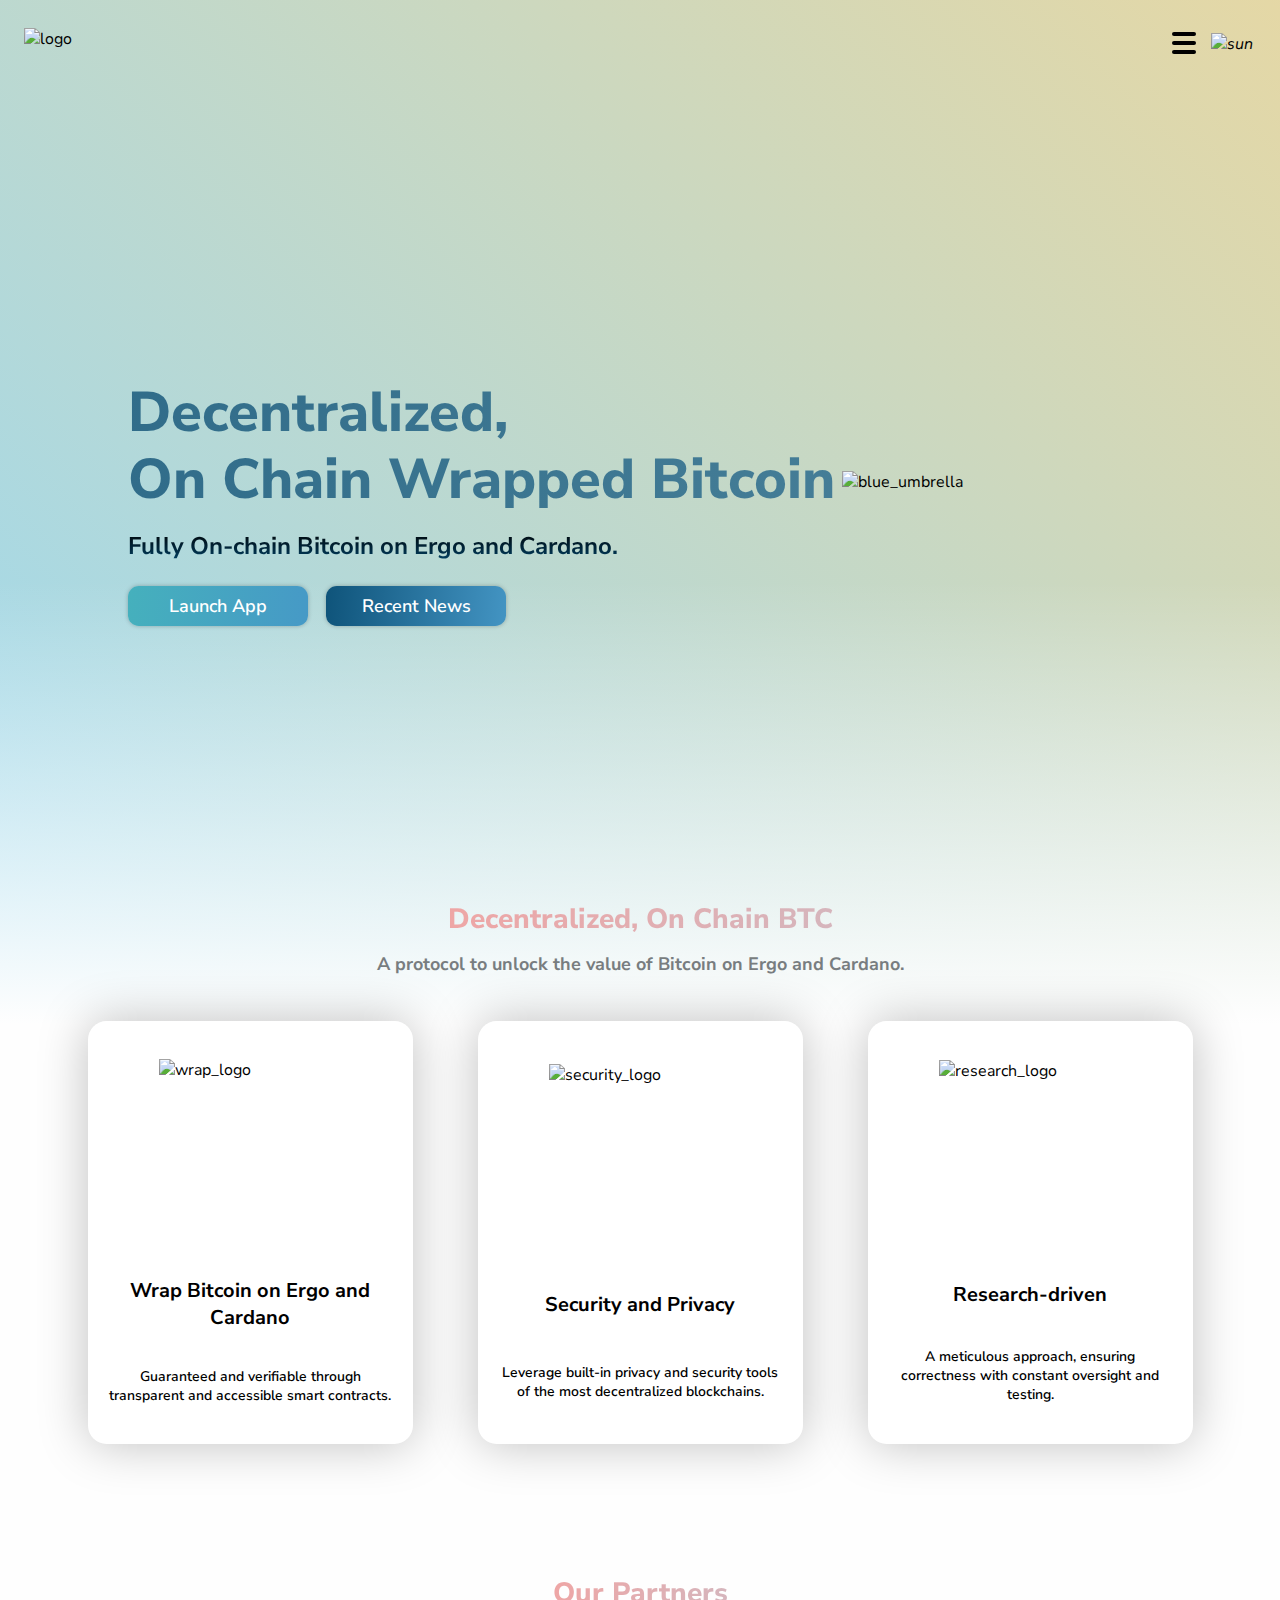
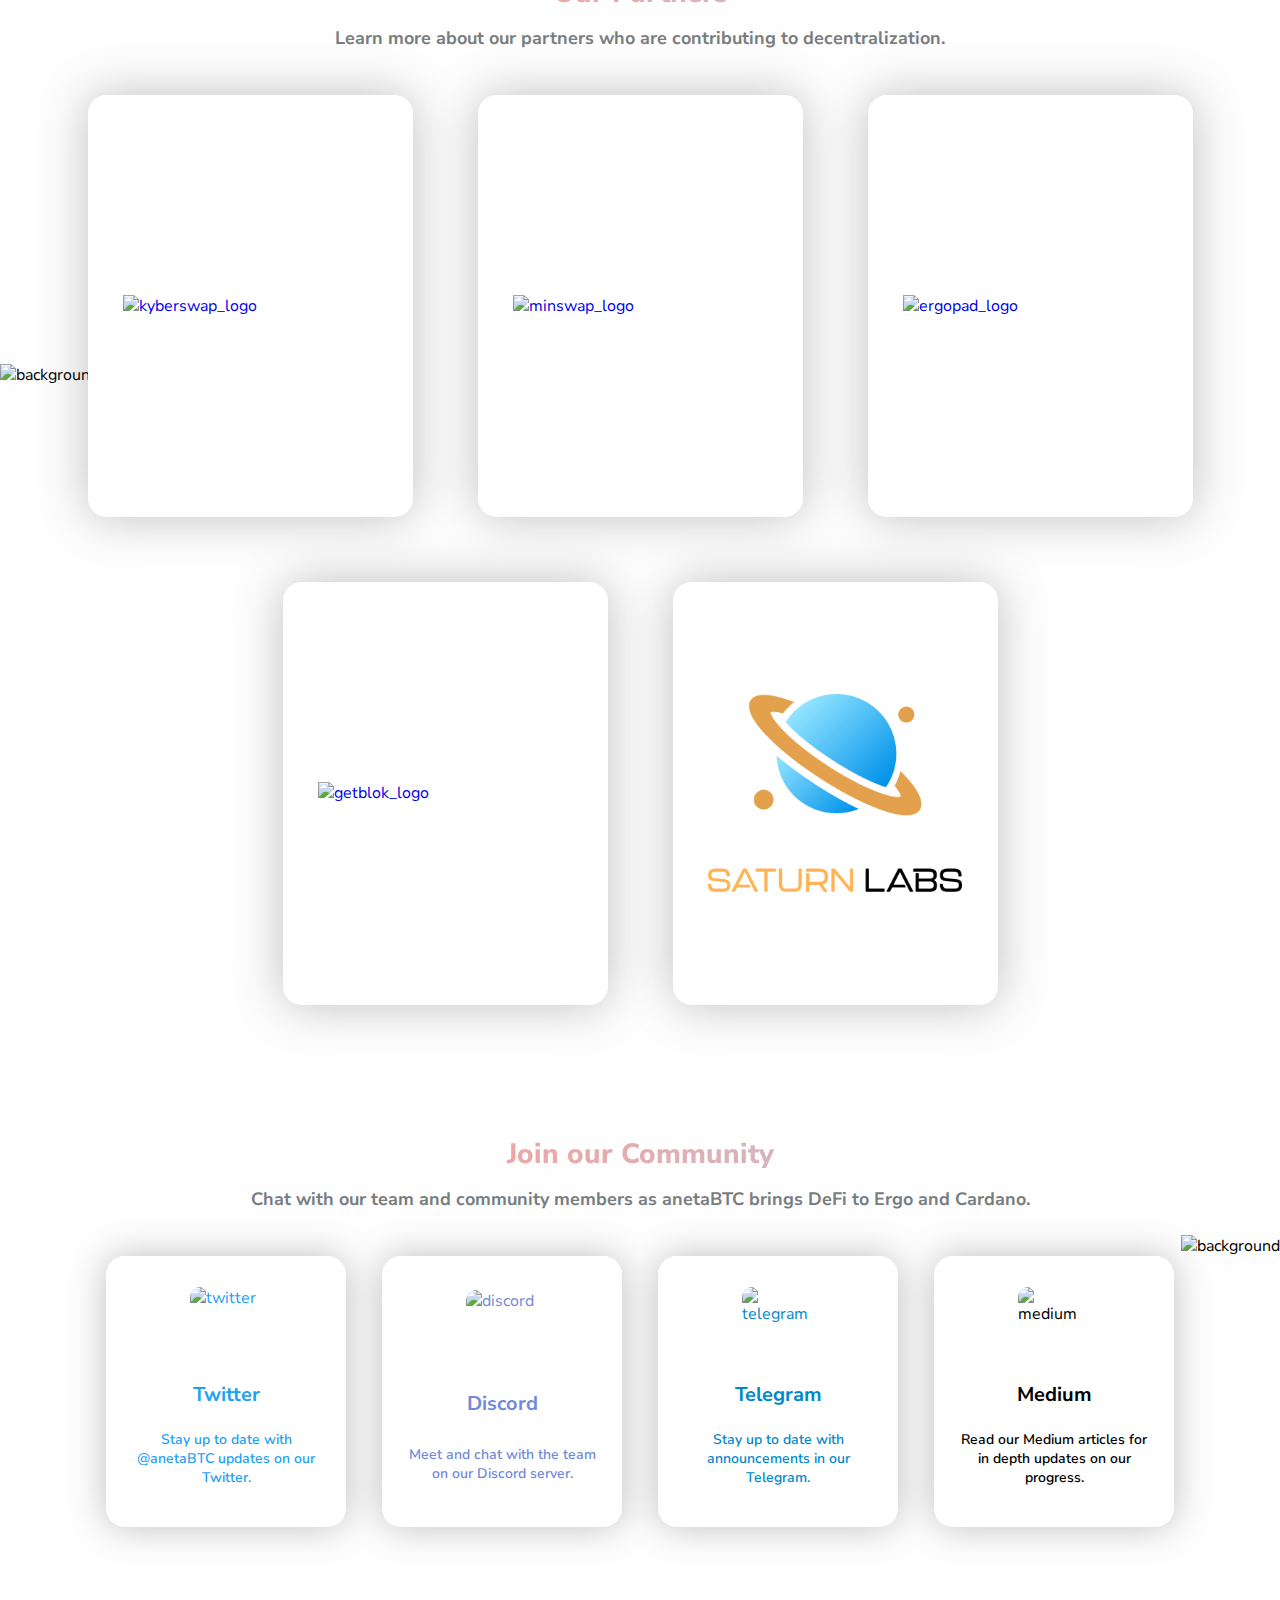
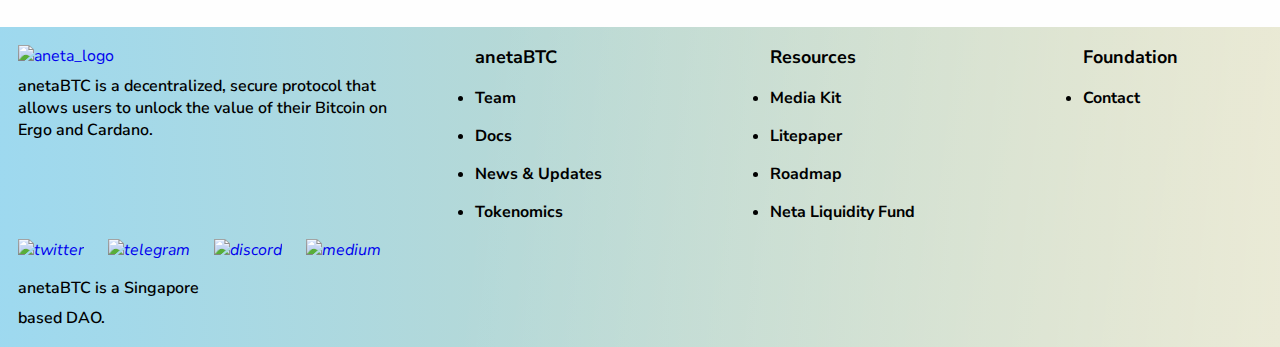
==== index.html @ 313fdedd "modify breakline" ====
<!DOCTYPE html>
<html lang="en">

<head>
	<meta charset="UTF-8">
	<meta http-equiv="X-UA-Compatible" content="IE=edge">
	<meta name="viewport" content="width=device-width, initial-scale=1.0">
	<link rel="stylesheet" href="https://cdnjs.cloudflare.com/ajax/libs/font-awesome/6.1.2/css/all.min.css"
		integrity="sha512-1sCRPdkRXhBV2PBLUdRb4tMg1w2YPf37qatUFeS7zlBy7jJI8Lf4VHwWfZZfpXtYSLy85pkm9GaYVYMfw5BC1A=="
		crossorigin="anonymous" referrerpolicy="no-referrer" />
	<link rel="stylesheet" href="./css/reset.css">
	<link rel="stylesheet" href="./sass/style.css">
	<title>Home | anetaBTC</title>
	<link rel="apple-touch-icon" sizes="180x180" href="./apple-touch-icon.png">
	<link rel="icon" type="image/png" sizes="32x32" href="./favicon-32x32.png">
	<link rel="icon" type="image/png" sizes="16x16" href="./favicon-16x16.png">
	<link rel="shortcut icon" href="./favicon.ico">
	<link rel="manifest" href="./site.webmanifest">
	<link rel="mask-icon" href="./safari-pinned-tab.svg" color="#9BD9F2">
	<meta name="msapplication-TileColor" content="#9bd9f2">
	<meta name="theme-color" content="#ffffff">
	<script type="application/ld+json">
        {
          "@context": "https://schema.org",
          "@type": "Organization",
          "url": "https://anetabtc.io",
          "logo": "https://anetabtc.io/img/icon_aneta.png"
        }
    </script>
</head>

<body>

	<div class="main">
		<header>
			<img src="./img/aneta_logo_light.png" alt="logo" class="sunMode">
			<img src="./img/aneta_logo_dark.png" alt="logo" class="darkMode">
			<nav>
				<div class="menu mActive">
					<ul>
						<li><a href="https://app.anetabtc.io" target="_blank">Public Testnet</a></li>
						<hr>
						<li><a href="https://stake.anetabtc.io/" target="_blank">Staking Portal</a></li>
						<hr>
						<li><a href="https://docs.anetabtc.io/" target="_blank">Docs</a></li>
						<hr>
						<li><a href="https://medium.com/@anetaBTC/roadmap-3-0-the-path-to-btc-on-cardano-and-ergo-9fc3bed3e0c2"
								target="_blank">Roadmap</a></li>
						<hr>
						<li><a href="https://medium.com/@anetaBTC" target="_blank">News and Updates</a></li>
						<hr>
						<li><a href="https://medium.com/@anetaBTC/anetabtc-litepaper-v1-0-171f29b3276a"
								target="_blank">Litepaper</a></li>
						<hr>
						<li><a href="https://medium.com/@anetaBTC/neta-tokenomics-55629989de2b" target="_blank">Tokenomics</a></li>
					</ul>
				</div>
				<div id="menu">
					<button class="buttonMenu">
						<div></div>
						<div></div>
						<div></div>
					</button>
				</div>
				<div id="switch" class="switch">
					<i><img src="./img/moon_theme.png" alt="sun" class="sunMode"></i>
					<i><img src="./img/sun_theme.png" alt="moon" class="darkMode"></i>
				</div>
			</nav>
		</header>

		<main>
			<article class="articleLeft">
				<div>
					<h2>Decentralized,<br>On Chain Wrapped Bitcoin</h2>
					<h1>Fully On-chain Bitcoin on Ergo and Cardano.</h1>
					<div class="buttons">
						<a href="https://app.anetabtc.io" target="_blank"><button class="button">Launch App</button></a>
						<a href="https://medium.com/@anetaBTC" target="_blank"><button class="button button2">Recent
								News</button></a>
					</div>
				</div>
			</article>
			<article class="articleRight">
				<img src="./img/angel.png" alt="blue_umbrella">
			</article>
		</main>
	</div>

	<div class="groupCards">

		<section class="title">
			<h2>Decentralized, On Chain BTC</h2>
			<p>A protocol to unlock the value of Bitcoin on Ergo and Cardano.</p>
		</section>

		<article class="gcards">
			<div class="card">
				<img src="./img/wrap_logo.png" alt="wrap_logo">
				<h3>Wrap Bitcoin on Ergo and Cardano</h3>
				<p>Guaranteed and verifiable through transparent and accessible smart contracts.</p>
			</div>

			<div class="card">
				<img src="./img/security_logo.png" alt="security_logo">
				<h3>Security and Privacy</h3>
				<p>Leverage built-in privacy and security tools of the most decentralized blockchains.</p>
			</div>

			<div class="card">
				<img src="./img/research_logo.png" alt="research_logo">
				<h3>Research-driven</h3>
				<p>A meticulous approach, ensuring correctness with constant oversight and testing.</p>
			</div>

		</article>

	</div>

	<div class="background">
		<div>
			<img src="./img/cardano_light.png" alt="background" class="sunMode">
			<img src="./img/cardano_dark.png" alt="background" class="darkMode">
		</div>
	</div>

	<section class="clients">

		<div class="title">
			<h2>Our Partners</h2>
			<p>Learn more about our partners who are contributing to decentralization.</p>
		</div>

		<article class="groupClients">

			<a class="cardClient" href="https://kyberswap.com/" target="_blank">
				<img src="./img/kyberswap_lihgt.png" alt="kyberswap_logo" class="sunMode">
				<img src="./img/kyberswap_dark.png" alt="kyberswap_logo" class="darkMode">
			</a>
			<a class="cardClient" href="https://minswap.org/" target="_blank">
				<img src="./img/min_light.png" alt="minswap_logo" class="sunMode">
				<img src="./img/min_dark.png" alt="minswap_logo" class="darkMode">
			</a>
			<a class="cardClient" href="https://www.ergopad.io/" target="_blank">
				<img src="./img/ergopad_light.png" alt="ergopad_logo" class="sunMode">
				<img src="./img/ergopad_dark.png" alt="ergopad_logo" class="darkMode">
			</a>
			<a class="cardClient" href="https://www.getblok.io/" target="_blank">
				<img src="./img/getblok_light.png" alt="getblok_logo" class="sunMode">
				<img src="./img/getblok_dark.png" alt="getblok_logo" class="darkMode">
			</a>
			<a class="cardClient" href="https://saturnlabs.org" target="_blank">
				<img src="./img/saturn_light.png" alt="saturn_logo" class="sunMode">
				<img src="./img/saturn_dark.png" alt="saturn_logo" class="darkMode">
			</a>
		</article>
	</section>

	<div class="background background2">
		<div>
			<img src="./img/cardano_light.png" alt="background" class="sunMode">
			<img src="./img/cardano_dark.png" alt="background" class="darkMode">
		</div>
	</div>

	<section class="social">

		<div class="title">
			<h2>Join our Community</h2>
			<p>Chat with our team and community members as anetaBTC brings DeFi to Ergo and Cardano.</p>
		</div>

		<article class="groupSocial">

			<a class="cardSocial twitter" href="https://twitter.com/anetaBTC">
				<img src="./img/twitter.png" alt="twitter">
				<h3>Twitter</h3>
				<p>Stay up to date with @anetaBTC updates on our Twitter.</p>
			</a>

			<a class="cardSocial discord" href="https://discord.gg/agRnHsZqhJ">
				<img src="./img/discord.png" alt="discord">
				<h3>Discord</h3>
				<p>Meet and chat with the team on our Discord server.</p>
			</a>

			<a class="cardSocial telegram" href="https://t.me/anetabtc">
				<img src="./img/telegram.png" alt="telegram">
				<h3>Telegram</h3>
				<p>Stay up to date with announcements in our Telegram.</p>
			</a>

			<a class="cardSocial medium" href="https://medium.com/@anetaBTC">
				<img src="./img/medium_l.png" alt="medium" class="sunMode">
				<img src="./img/medium_d.png" alt="medium" class="darkMode">
				<h3>Medium</h3>
				<p>Read our Medium articles for in depth updates on our progress.</p>
			</a>

		</article>

	</section>

	<footer>
		<div class="footer">
			<div class="foot">
				<article class="logoFooter">
					<a href="#">
						<img src="./img/aneta_logo_light.png" alt="aneta_logo" class="sunMode">
						<img src="./img/aneta_logo_dark.png" alt="aneta_logo" class="darkMode">
					</a>
					<p>anetaBTC is a decentralized, secure protocol that allows users to unlock the value of their
						Bitcoin on Ergo and Cardano.</p>
				</article>

				<nav>

					<ul>
						<h4>anetaBTC</h4>
						<a href="./team/">
							<li>Team</li>
						</a>
						<a href="https://docs.anetabtc.io/" target="_blank">
							<li>Docs</li>
						</a>
						<a href="https://medium.com/@anetaBTC" target="_blank">
							<li>News & Updates</li>
						</a>
						<a href="https://medium.com/@anetaBTC/neta-tokenomics-55629989de2b" target="_blank">
							<li>Tokenomics</li>
						</a>
					</ul>
					<ul>
						<h4>Resources</h4>
						<a href="https://drive.google.com/drive/folders/13IGRgf9wNCPfckTQ6DSMaIo9gE-wx0zm" target="_blank">
							<li>Media Kit</li>
						</a>
						<a href="https://medium.com/@anetaBTC/anetabtc-litepaper-v1-0-171f29b3276a" target="_blank">
							<li>Litepaper</li>
						</a>
						<a href="https://medium.com/@anetaBTC/roadmap-3-0-the-path-to-btc-on-cardano-and-ergo-9fc3bed3e0c2"
							target="_blank">
							<li>Roadmap</li>
						</a>
						<a href="https://datastudio.google.com/u/0/reporting/4cb333f9-39bf-448b-8d2d-f7ac3f44ad5d/page/p_0h6vsjfnsc"
						target="_blank">
						<li>Neta Liquidity Fund</li>
						</a>
					</ul>
					<ul>
						<h4>Foundation</h4>
						<a href="mailto:info@anetabtc.io">
							<li>Contact</li>
						</a>
					</ul>
				</nav>
			</div>

			<section>
				<div class="icons">
					<i><a href="https://twitter.com/anetaBTC">
							<img src="./img/twitter_foot_l.png" alt="twitter" class="sunMode">
							<img src="./img/twitter_foot_d.png" alt="twitter" class="darkMode">
						</a>
					</i>
					<i><a href="https://t.me/anetabtc">
							<img src="./img/telegram_foot_l.png" alt="telegram" class="sunMode">
							<img src="./img/telegram_foot_d.png" alt="telegram" class="darkMode">
						</a>
					</i>
					<i><a href="https://discord.gg/agRnHsZqhJ">
							<img src="./img/discord_foot_l.png" alt="discord" class="sunMode">
							<img src="./img/discord_foot_d.png" alt="discord" class="darkMode">
						</a>
					</i>
					<i><a href="https://medium.com/@anetaBTC">
							<img src="./img/medium_foot_l.png" alt="medium" class="sunMode">
							<img src="./img/medium_foot_d.png" alt="medium" class="darkMode">
						</a>
					</i>
				</div>

				<div class="rights">
					<p>anetaBTC is a Singapore</p>
					<p>based DAO.</p>
				</div>
			</section>

		</div>
	</footer>


	<script src="./js/main.js"></script>
</body>

</html>
---- sass/style.css ----
@import url("https://fonts.googleapis.com/css2?family=Nunito+Sans:wght@400;600;700;800&display=swap");
@media (min-width: 2000px) and (orientation: landscape) {
  .main {
    display: flex;
    flex-direction: column;
    align-items: center;
  }
}
.main header {
  display: flex;
  align-items: center;
  justify-content: space-between;
  height: 88px;
  padding: 24px;
}
@media (min-width: 2000px) and (orientation: landscape) {
  .main header {
    width: 2000px;
  }
}
@media (max-width: 1044px) and (orientation: portrait) {
  .main header {
    height: 68px;
    padding: 16px;
  }
}
.main header img {
  height: 2rem;
}
.main header nav {
  display: flex;
  align-items: center;
  justify-content: flex-end;
  height: 100%;
}
.main header nav i img {
  height: 1.5rem;
  width: 1.5rem;
}
.main header nav #menu {
  z-index: 5;
}
.main header nav #menu button {
  display: flex;
  flex-direction: column;
  width: 24px;
  height: 24px;
  border: 0;
  background: transparent;
  gap: 5px;
}
.main header nav #menu button div {
  background: black;
  height: 4px;
  width: 100%;
  border-radius: 5px;
  transition: all 0.75s;
  transform-origin: left;
}
.main header nav #menu button:hover {
  cursor: pointer;
}
.main header nav #menu button.close div {
  height: 2px;
}
.main header nav #menu button.close div:first-child {
  transform: rotate(45deg);
  width: 20px;
}
.main header nav #menu button.close div:nth-child(2) {
  opacity: 0;
}
.main header nav #menu button.close div:last-child {
  transform: rotate(-45deg);
  width: 20px;
}
.main header nav .switch {
  margin-left: 0.75rem;
}
.main header nav .switch i img {
  height: 2rem;
  width: 2rem;
}
.main header nav .switch i:first-child img {
  height: 1.6rem;
  width: 1.6rem;
  margin: 0.2rem;
}
.main header nav .switch:hover {
  cursor: pointer;
}

body.dark .main #menu button div {
  background: white;
}

.menu {
  z-index: 2;
  align-self: baseline;
  background: linear-gradient(253.36deg, #BDE6F7 -18.33%, #C8DED4 100.44%, #C2D9C9 100.44%);
  width: 13rem;
  position: absolute;
  right: 65px;
  top: 20px;
  border-radius: 0.4rem;
  transform: translateY(0px);
  transition: 0.3s;
  transition-delay: 0.3s;
}
@media (min-width: 1640px) and (orientation: landscape) {
  .menu {
    width: 14.625rem;
    border-radius: 0.45rem;
  }
}
@media (min-width: 2000px) and (orientation: landscape) {
  .menu {
    right: calc((100vw - 2000px) / 2 + 65px);
  }
}
@media (max-width: 1044px) and (orientation: portrait) {
  .menu {
    right: 60px;
    top: 10px;
  }
}
.menu ul {
  padding: 0.3rem 0;
}
@media (min-width: 1640px) and (orientation: landscape) {
  .menu ul {
    padding: 0.3375rem 0;
  }
}
.menu li {
  font-weight: 700;
  font-size: 1rem;
  margin: 0.75rem 0;
  padding-left: 1rem;
}
@media (min-width: 1640px) and (orientation: landscape) {
  .menu li {
    font-size: 1.125rem;
    margin: 0.84375rem 0;
    padding-left: 1.125rem;
  }
}
.menu hr {
  border: none;
  border-bottom: #E0AD00 0.125rem solid;
  width: 2rem;
}
@media (min-width: 1640px) and (orientation: landscape) {
  .menu hr {
    border-bottom: #E0AD00 0.140625rem solid;
    width: 2.25rem;
  }
}
.menu a {
  color: #000000;
}
.menu a:hover {
  cursor: pointer;
  color: #074A6F;
}

#menu {
  cursor: pointer;
}

.mActive {
  opacity: 0;
  transform: translateY(-500px);
  transition-delay: 0.3s;
}

body.dark .menu {
  background: #2B4A5B;
}
body.dark .menu a {
  color: #C2CAD1;
}
body.dark .menu a:hover {
  cursor: pointer;
  color: #FFD78A;
}
body.dark .menu hr {
  border-bottom: #447890 0.125rem solid;
}
@media (min-width: 1640px) and (orientation: landscape) {
  body.dark .menu hr {
    border-bottom: #447890 0.140625rem solid;
  }
}

.background {
  position: relative;
  z-index: -1;
}
@media (max-width: 1023px) and (orientation: landscape) and (max-height: 600px) {
  .background {
    display: none;
  }
}
@media (max-width: 1044px) and (orientation: portrait) {
  .background {
    display: none;
  }
}
.background div {
  position: absolute;
  top: 390px;
}
.background div img {
  height: 390px;
}
@media (min-width: 1640px) and (orientation: landscape) {
  .background div {
    top: 500px;
  }
  .background div img {
    height: 500px;
  }
}
@media (min-width: 2000px) and (orientation: landscape) {
  .background div {
    left: calc((100vw - 2000px) / 2);
  }
}

.background2 div {
  top: 100px;
  right: 0;
}
@media (min-width: 1640px) and (orientation: landscape) {
  .background2 div {
    top: 120px;
  }
}
@media (min-width: 2000px) and (orientation: landscape) {
  .background2 div {
    left: auto;
    right: calc((100vw - 2000px) / 2);
  }
}

main {
  display: flex;
  align-items: center;
  justify-content: space-between;
  margin: 0 10%;
  min-height: calc(100vh - 88px);
}
@media (min-width: 2000px) and (orientation: landscape) {
  main {
    width: 1600px;
  }
}
main .articleLeft {
  height: 100%;
  display: flex;
  flex-direction: column;
  justify-content: center;
  width: 70%;
}
@media (max-width: 1023px) and (orientation: landscape) {
  main .articleLeft {
    width: 100%;
  }
}
@media (max-width: 1044px) and (orientation: portrait) {
  main .articleLeft {
    width: 100%;
  }
}
main .articleLeft .articleLeft div {
  display: flex;
  flex-direction: column;
  width: 100%;
}
main .articleLeft h2 {
  background: linear-gradient(91.66deg, #06496E -51.95%, #4D849C 34.89%, #354998 129.28%);
  -webkit-background-clip: text;
  -webkit-text-fill-color: transparent;
  background-size: 400% 400%;
  font-weight: 800;
  animation: change 4s ease infinite;
  font-size: 3.5rem;
  line-height: 4.2rem;
  padding: 1.05rem 0px;
}
@media (min-width: 1640px) and (orientation: landscape) {
  main .articleLeft h2 {
    font-size: 4.25rem;
    line-height: 5.1rem;
    padding: 1.275rem 0px;
  }
}
@media (max-width: 1023px) and (orientation: landscape) and (max-height: 600px) {
  main .articleLeft h2 {
    font-size: 2.25rem;
    line-height: 2.7rem;
    padding: 0.675rem 0px;
  }
}
@media (max-width: 1044px) and (orientation: portrait) {
  main .articleLeft h2 {
    text-align: center;
  }
}
@media (max-width: 600px) and (orientation: portrait) {
  main .articleLeft h2 {
    font-size: 2.25rem;
    line-height: 2.7rem;
    padding: 0.675rem 0px;
  }
}
main .articleLeft h1 {
  background: linear-gradient(180deg, #000000 0%, #014469 100%);
  -webkit-background-clip: text;
  -webkit-text-fill-color: transparent;
  font-weight: 700;
  font-size: 1.5rem;
  margin-bottom: 1.5rem;
}
@media (min-width: 1640px) and (orientation: landscape) {
  main .articleLeft h1 {
    font-size: 1.75rem;
    margin-bottom: 1.75rem;
  }
}
@media (max-width: 1023px) and (orientation: landscape) and (max-height: 600px) {
  main .articleLeft h1 {
    font-size: 1.25rem;
    margin-bottom: 1.25rem;
  }
}
@media (max-width: 1044px) and (orientation: portrait) {
  main .articleLeft h1 {
    text-align: center;
  }
}
@media (max-width: 600px) and (orientation: portrait) {
  main .articleLeft h1 {
    font-size: 1.25rem;
    margin-bottom: 1.25rem;
  }
}
main .articleLeft .buttons {
  display: flex;
  flex-wrap: nowrap;
  flex-direction: row;
  gap: 1.125rem;
}
@media (min-width: 1640px) and (orientation: landscape) {
  main .articleLeft .buttons {
    gap: 1.25rem;
  }
}
@media (max-width: 1023px) and (orientation: landscape) and (max-height: 600px) {
  main .articleLeft .buttons {
    gap: 1rem;
    margin-bottom: 2rem;
  }
}
@media (max-width: 1044px) and (orientation: portrait) {
  main .articleLeft .buttons {
    justify-content: center;
    align-items: center;
  }
}
@media (max-width: 600px) and (orientation: portrait) {
  main .articleLeft .buttons {
    flex-direction: column;
    gap: 1rem;
  }
}
main .articleLeft .buttons .button {
  display: flex;
  justify-content: center;
  align-items: center;
  background: linear-gradient(94.47deg, #45B4BB -16.48%, #4698C7 106.04%);
  font-weight: 600;
  color: #ffffff;
  border: none;
  transition: 0.25s;
  font-size: 1.125rem;
  border-radius: 0.675rem;
  width: 11.25rem;
  height: 2.475rem;
  box-shadow: 0px 0px 0.28125rem 0px rgba(0, 0, 0, 0.25);
}
main .articleLeft .buttons .button:hover {
  cursor: pointer;
  scale: 1.1;
}
@media (min-width: 1640px) and (orientation: landscape) {
  main .articleLeft .buttons .button {
    font-size: 1.25rem;
    border-radius: 0.75rem;
    width: 12.5rem;
    height: 2.75rem;
    box-shadow: 0px 0px 0.3125rem 0px rgba(0, 0, 0, 0.25);
  }
}
@media (max-width: 1023px) and (orientation: landscape) and (max-height: 600px) {
  main .articleLeft .buttons .button {
    font-size: 1rem;
    border-radius: 0.6rem;
    width: 10rem;
    height: 2.2rem;
    box-shadow: 0px 0px 0.25rem 0px rgba(0, 0, 0, 0.25);
  }
}
@media (max-width: 600px) and (orientation: portrait) {
  main .articleLeft .buttons .button {
    font-size: 1rem;
    border-radius: 0.6rem;
    width: 10rem;
    height: 2.2rem;
    box-shadow: 0px 0px 0.25rem 0px rgba(0, 0, 0, 0.25);
  }
}
main .articleLeft .buttons .button2 {
  background: linear-gradient(94.47deg, #06496E -16.48%, #4698C7 106.04%);
}
main .articleRight {
  display: flex;
  justify-content: center;
  align-items: center;
  height: 100%;
}
@media (max-width: 1023px) and (orientation: landscape) {
  main .articleRight {
    display: none;
  }
}
@media (max-width: 1044px) and (orientation: portrait) {
  main .articleRight {
    display: none;
  }
}
main .articleRight img {
  width: 310px;
  margin-bottom: 1.5rem;
}
@media (min-width: 1640px) and (orientation: landscape) {
  main .articleRight img {
    width: 475px;
    margin-bottom: 1.75rem;
  }
}

body.dark .articleLeft h2 {
  background: linear-gradient(270deg, #9BB3F2 15.33%, #F0A5A4 101.88%);
  -webkit-background-clip: text;
  -webkit-text-fill-color: transparent;
  background-size: 400% 400%;
}
body.dark .articleLeft h1 {
  background: linear-gradient(180deg, #FFFFFF 0%, #C2CAD1 100%);
  -webkit-background-clip: text;
  -webkit-text-fill-color: transparent;
}
body.dark .buttons .button {
  background: linear-gradient(94.47deg, #45B4BB -16.48%, #4698C7 49.36%);
  box-shadow: 0px 0px 0.28125rem 0px rgba(255, 255, 255, 0.25);
}
@media (min-width: 1640px) and (orientation: landscape) {
  body.dark .buttons .button {
    box-shadow: 0px 0px 0.3125rem 0px rgba(255, 255, 255, 0.25);
  }
}
body.dark .buttons .button2 {
  background: linear-gradient(94.47deg, #EDA6A7 -16.48%, #AAB1E5 49.36%);
}

.title {
  padding: 0 5%;
  margin-bottom: 2.25rem;
  display: flex;
  flex-direction: column;
  align-items: center;
  text-align: center;
}
.title h2 {
  background: linear-gradient(270deg, #9BD9F2 15.33%, #F0A5A4 101.88%);
  -webkit-background-clip: text;
  -webkit-text-fill-color: transparent;
  font-weight: 800;
  background-size: 400% 400%;
  font-size: 1.75rem;
  padding-bottom: 0.875rem;
  animation: change 4s ease infinite;
}
@media (min-width: 1640px) and (orientation: landscape) {
  .title h2 {
    font-size: 2.125rem;
    padding-bottom: 1.0625rem;
  }
}
@media (max-width: 1639px) and (orientation: landscape) {
  .title h2 {
    font-size: 1.75rem;
    padding-bottom: 0.875rem;
  }
}
@media (max-width: 1200px) and (orientation: portrait) {
  .title h2 {
    font-size: 1.75rem;
    padding-bottom: 0.875rem;
  }
}
.title p {
  font-size: 1.125rem;
  font-weight: 700;
  color: #787D80;
}
@media (min-width: 1640px) and (orientation: landscape) {
  .title p {
    font-size: 1.5rem;
  }
}
@media (max-width: 1639px) and (orientation: landscape) {
  .title p {
    font-size: 1.125rem;
    padding-bottom: 0.5625rem;
  }
}
@media (max-width: 1200px) and (orientation: portrait) {
  .title p {
    font-size: 1.125rem;
    padding-bottom: 0.5625rem;
  }
}
@media (min-width: 1640px) and (orientation: landscape) {
  .title {
    margin-bottom: 3rem;
  }
}

.social h2 {
  background: linear-gradient(270deg, #9BD9F2 15.33%, #F0A5A4 101.88%);
  -webkit-background-clip: text;
  -webkit-text-fill-color: transparent;
  font-weight: 800;
  background-size: 400% 400%;
  font-size: 1.75rem;
  padding-bottom: 0.875rem;
  animation: change 4s ease infinite;
}
@media (min-width: 1640px) and (orientation: landscape) {
  .social h2 {
    font-size: 2.125rem;
    padding-bottom: 1.0625rem;
  }
}
@media (max-width: 1639px) and (orientation: landscape) {
  .social h2 {
    font-size: 1.75rem;
    padding-bottom: 0.875rem;
  }
}
@media (max-width: 1200px) and (orientation: portrait) {
  .social h2 {
    font-size: 1.75rem;
    padding-bottom: 0.875rem;
  }
}
.social p {
  font-size: 1.125rem;
  font-weight: 700;
  color: #787D80;
}
@media (min-width: 1640px) and (orientation: landscape) {
  .social p {
    font-size: 1.5rem;
  }
}
@media (max-width: 1639px) and (orientation: landscape) {
  .social p {
    font-size: 1.125rem;
    padding-bottom: 0.5625rem;
  }
}
@media (max-width: 1200px) and (orientation: portrait) {
  .social p {
    font-size: 1.125rem;
    padding-bottom: 0.5625rem;
  }
}

.clients h2 {
  background: linear-gradient(270deg, #9BD9F2 15.33%, #F0A5A4 101.88%);
  -webkit-background-clip: text;
  -webkit-text-fill-color: transparent;
  font-weight: 800;
  background-size: 400% 400%;
  font-size: 1.75rem;
  padding-bottom: 0.875rem;
  animation: change 4s ease infinite;
}
@media (min-width: 1640px) and (orientation: landscape) {
  .clients h2 {
    font-size: 2.125rem;
    padding-bottom: 1.0625rem;
  }
}
@media (max-width: 1639px) and (orientation: landscape) {
  .clients h2 {
    font-size: 1.75rem;
    padding-bottom: 0.875rem;
  }
}
@media (max-width: 1200px) and (orientation: portrait) {
  .clients h2 {
    font-size: 1.75rem;
    padding-bottom: 0.875rem;
  }
}
.clients p {
  font-size: 1.125rem;
  font-weight: 700;
  color: #787D80;
}
@media (min-width: 1640px) and (orientation: landscape) {
  .clients p {
    font-size: 1.5rem;
  }
}
@media (max-width: 1639px) and (orientation: landscape) {
  .clients p {
    font-size: 1.125rem;
    padding-bottom: 0.5625rem;
  }
}
@media (max-width: 1200px) and (orientation: portrait) {
  .clients p {
    font-size: 1.125rem;
    padding-bottom: 0.5625rem;
  }
}

body.dark .title h2 {
  background: linear-gradient(269.89deg, #FFD78A -1.07%, #F0A5A4 98.73%);
  -webkit-background-clip: text;
  -webkit-text-fill-color: transparent;
}
body.dark .social h2 {
  background: linear-gradient(269.89deg, #FFD78A -1.07%, #F0A5A4 98.73%);
  -webkit-background-clip: text;
  -webkit-text-fill-color: transparent;
}
body.dark .clients h2 {
  background: linear-gradient(269.89deg, #FFD78A -1.07%, #F0A5A4 98.73%);
  -webkit-background-clip: text;
  -webkit-text-fill-color: transparent;
}

.groupCards {
  display: flex;
  flex-direction: column;
  justify-content: flex-start;
  align-items: center;
}

.gcards {
  display: flex;
  flex-wrap: wrap;
  justify-content: center;
  align-items: center;
  margin: 0% 5%;
}
@media (min-width: 1640px) and (orientation: landscape) {
  .gcards {
    gap: 75.855px;
    margin-bottom: 151.71px;
  }
}
@media (max-width: 1639px) and (orientation: landscape) {
  .gcards {
    gap: 65px;
    margin-bottom: 130px;
  }
}
@media (max-width: 1250px) and (orientation: landscape) {
  .gcards {
    gap: 52px;
    margin-bottom: 104px;
  }
}
@media (max-width: 600px) and (orientation: landscape) {
  .gcards {
    gap: 52px;
    margin-bottom: 104px;
  }
}
@media (max-width: 1200px) and (orientation: portrait) {
  .gcards {
    gap: 52px;
    margin-bottom: 104px;
  }
}
@media (max-width: 600px) and (orientation: portrait) {
  .gcards {
    gap: 52px;
    margin-bottom: 104px;
  }
}
.gcards .card {
  color: #000000;
  display: flex;
  flex-direction: column;
  border-radius: 18.525px;
  justify-content: space-around;
  align-items: center;
  box-shadow: 0px 0px 48.75px rgba(0, 0, 0, 0.25);
  transition: 0.25s;
  background: #ffffff;
  border-radius: 18.525px;
  width: 325px;
  height: 422.5px;
  box-shadow: 0px 0px 48.75px rgba(0, 0, 0, 0.25);
  padding: 1.25rem 1.25rem;
}
.gcards .card:hover {
  scale: 1.05;
}
@media (min-width: 1640px) and (orientation: landscape) {
  .gcards .card {
    border-radius: 21.618675px;
    width: 379.275px;
    height: 493.0575px;
    box-shadow: 0px 0px 56.89125px rgba(0, 0, 0, 0.25);
    padding: 1.5rem 1.5rem;
  }
}
@media (max-width: 1250px) and (orientation: landscape) {
  .gcards .card {
    border-radius: 14.82px;
    width: 260px;
    height: 338px;
    box-shadow: 0px 0px 39px rgba(0, 0, 0, 0.25);
  }
}
@media (max-width: 600px) and (orientation: landscape) {
  .gcards .card {
    border-radius: 14.82px;
    width: 260px;
    height: 338px;
    box-shadow: 0px 0px 39px rgba(0, 0, 0, 0.25);
  }
}
@media (max-width: 1200px) and (orientation: portrait) {
  .gcards .card {
    border-radius: 14.82px;
    width: 260px;
    height: 338px;
    box-shadow: 0px 0px 39px rgba(0, 0, 0, 0.25);
  }
}
@media (max-width: 600px) and (orientation: portrait) {
  .gcards .card {
    border-radius: 14.82px;
    width: 260px;
    height: 338px;
    box-shadow: 0px 0px 39px rgba(0, 0, 0, 0.25);
  }
}
.gcards .card img {
  width: 182px;
  height: 182px;
}
@media (min-width: 1640px) and (orientation: landscape) {
  .gcards .card img {
    width: 212.394px;
    height: 212.394px;
  }
}
.gcards .card h3 {
  font-size: 1.25rem;
  font-weight: 700;
  text-align: center;
}
@media (min-width: 1640px) and (orientation: landscape) {
  .gcards .card h3 {
    font-size: 1.5rem;
  }
}
.gcards .card p {
  font-weight: 600;
  text-align: center;
  font-size: 0.875rem;
}
@media (min-width: 1640px) and (orientation: landscape) {
  .gcards .card p {
    font-size: 1rem;
  }
}

body.dark .card {
  background: #141B22;
}
body.dark .card h3 {
  color: #ffffff;
}
body.dark .card p {
  color: #ffffff;
}

.clients {
  display: flex;
  flex-direction: column;
  align-items: center;
}

.groupClients {
  display: flex;
  flex-wrap: wrap;
  justify-content: center;
  align-items: center;
  margin: 0% 5%;
}
@media (min-width: 1640px) and (orientation: landscape) {
  .groupClients {
    gap: 75.855px;
    margin-bottom: 151.71px;
    width: 1400px;
  }
}
@media (max-width: 1639px) and (orientation: landscape) {
  .groupClients {
    gap: 65px;
    margin-bottom: 130px;
  }
}
@media (max-width: 1250px) and (orientation: landscape) {
  .groupClients {
    gap: 52px;
    margin-bottom: 104px;
  }
}
@media (max-width: 600px) and (orientation: landscape) {
  .groupClients {
    gap: 52px;
    margin-bottom: 104px;
  }
}
@media (max-width: 1200px) and (orientation: portrait) {
  .groupClients {
    gap: 52px;
    margin-bottom: 104px;
  }
}
@media (max-width: 600px) and (orientation: portrait) {
  .groupClients {
    gap: 52px;
    margin-bottom: 104px;
  }
}
.groupClients .cardClient {
  display: flex;
  flex-direction: column;
  border-radius: 18.525px;
  justify-content: center;
  align-items: center;
  width: 325px;
  height: 422.5px;
  box-shadow: 0px 0px 48.75px rgba(0, 0, 0, 0.25);
  transition: 0.25s;
  background: #ffffff;
}
.groupClients .cardClient:hover {
  cursor: pointer;
  scale: 1.05;
}
@media (min-width: 1640px) and (orientation: landscape) {
  .groupClients .cardClient {
    border-radius: 21.618675px;
    width: 379.275px;
    height: 493.0575px;
    box-shadow: 0px 0px 56.89125px rgba(0, 0, 0, 0.25);
  }
}
@media (max-width: 1250px) and (orientation: landscape) {
  .groupClients .cardClient {
    border-radius: 14.82px;
    width: 260px;
    height: 338px;
    box-shadow: 0px 0px 39px rgba(0, 0, 0, 0.25);
  }
}
@media (max-width: 600px) and (orientation: landscape) {
  .groupClients .cardClient {
    border-radius: 14.82px;
    width: 260px;
    height: 338px;
    box-shadow: 0px 0px 39px rgba(0, 0, 0, 0.25);
  }
}
@media (max-width: 1200px) and (orientation: portrait) {
  .groupClients .cardClient {
    border-radius: 14.82px;
    width: 260px;
    height: 338px;
    box-shadow: 0px 0px 39px rgba(0, 0, 0, 0.25);
  }
}
@media (max-width: 600px) and (orientation: portrait) {
  .groupClients .cardClient {
    border-radius: 14.82px;
    width: 260px;
    height: 338px;
    box-shadow: 0px 0px 39px rgba(0, 0, 0, 0.25);
  }
}
.groupClients .cardClient img {
  width: 78%;
}

body.dark .cardClient {
  background: #141B22;
}

.social {
  display: flex;
  flex-direction: column;
  align-items: center;
}

.groupSocial {
  width: 100%;
  display: flex;
  justify-content: center;
  flex-wrap: wrap;
  gap: 36px;
}
@media (min-width: 1640px) and (orientation: landscape) {
  .groupSocial {
    gap: 42.012px;
  }
}
@media (max-width: 1200px) and (orientation: landscape) {
  .groupSocial {
    width: 599px;
  }
}
@media (max-width: 600px) and (orientation: landscape) {
  .groupSocial {
    width: 280px;
  }
}
@media (max-width: 1200px) and (orientation: portrait) {
  .groupSocial {
    width: 599px;
  }
}
@media (max-width: 600px) and (orientation: portrait) {
  .groupSocial {
    width: 280px;
  }
}
.groupSocial .cardSocial {
  width: 240px;
  height: 271.2px;
  box-shadow: 0px 0px 36px rgba(0, 0, 0, 0.25);
  border-radius: 18.48px;
  display: flex;
  justify-content: space-around;
  align-items: center;
  flex-direction: column;
  padding: 1.25rem 1.25rem;
  transition: 0.25s;
  background-color: #ffffff;
}
.groupSocial .cardSocial:first-child {
  color: #1DA1F2;
}
.groupSocial .cardSocial:first-child p {
  color: #1DA1F2;
}
.groupSocial .cardSocial:nth-child(2) {
  color: #7289DA;
}
.groupSocial .cardSocial:nth-child(2) p {
  color: #7289DA;
}
.groupSocial .cardSocial:nth-child(3) {
  color: #0088CC;
}
.groupSocial .cardSocial:nth-child(3) p {
  color: #0088CC;
}
.groupSocial .cardSocial:last-child {
  color: #000000;
}
.groupSocial .cardSocial:last-child p {
  color: #000000;
}
.groupSocial .cardSocial:hover {
  cursor: pointer;
  scale: 1.05;
}
@media (min-width: 1640px) and (orientation: landscape) {
  .groupSocial .cardSocial {
    width: 280.08px;
    height: 316.4904px;
    box-shadow: 0px 0px 42.012px rgba(0, 0, 0, 0.25);
    border-radius: 21.56616px;
    padding: 1.5rem 1.5rem;
  }
}
.groupSocial img {
  width: 72px;
  height: 72px;
  border-radius: 15%;
}
@media (min-width: 1640px) and (orientation: landscape) {
  .groupSocial img {
    width: 84.024px;
    height: 84.024px;
  }
}
.groupSocial h3 {
  font-size: 1.25rem;
  font-weight: 700;
}
@media (min-width: 1640px) and (orientation: landscape) {
  .groupSocial h3 {
    font-size: 1.5rem;
  }
}
.groupSocial p {
  font-weight: 600;
  text-align: center;
  font-size: 0.875rem;
}
@media (min-width: 1640px) and (orientation: landscape) {
  .groupSocial p {
    font-size: 1rem;
  }
}

body.dark .cardSocial {
  background: #141B22;
}
body.dark .cardSocial:last-child {
  color: #ffffff;
}
body.dark .cardSocial:last-child p {
  color: #ffffff;
}

footer {
  margin-top: 100px;
  background: linear-gradient(276.53deg, rgba(255, 255, 255, 0.5) -3.61%, rgba(255, 255, 255, 0) 62.8%), linear-gradient(87.46deg, #9BD9F2 -4.05%, #FFD78A 165.55%);
  display: flex;
  flex-direction: column;
  align-items: center;
}
@media (min-width: 1640px) and (orientation: landscape) {
  footer {
    margin-top: 125px;
  }
}
footer .footer {
  width: 100%;
  display: flex;
  padding: 1.125rem;
}
@media (min-width: 1640px) and (orientation: landscape) {
  footer .footer {
    padding: 1.25rem;
  }
}
@media (min-width: 2000px) and (orientation: landscape) {
  footer .footer {
    width: 2000px;
  }
}
@media (max-width: 1499px) and (orientation: landscape) {
  footer .footer {
    flex-direction: column;
  }
}
@media (max-width: 1023px) and (orientation: landscape) and (max-height: 600px) {
  footer .footer {
    flex-direction: column;
    padding: 0% 1.125rem;
    align-items: center;
  }
}
@media (max-width: 1044px) and (orientation: portrait) {
  footer .footer {
    flex-direction: column;
    padding: 0% 1.125rem;
    align-items: center;
  }
}
footer .foot {
  display: flex;
  width: 100%;
  height: 100%;
  align-items: flex-start;
}
@media (max-width: 1023px) and (orientation: landscape) and (max-height: 600px) {
  footer .foot {
    flex-direction: column;
    padding-top: 1.5rem;
  }
}
@media (max-width: 1044px) and (orientation: portrait) {
  footer .foot {
    flex-direction: column;
    padding-top: 1.5rem;
  }
}
footer article {
  width: 30%;
  height: 100%;
}
@media (max-width: 1023px) and (orientation: landscape) and (max-height: 600px) {
  footer article {
    width: 100%;
  }
}
@media (max-width: 1044px) and (orientation: portrait) {
  footer article {
    width: 100%;
  }
}
footer .logoFooter {
  display: flex;
  flex-direction: column;
}
@media (max-width: 1023px) and (orientation: landscape) and (max-height: 600px) {
  footer .logoFooter {
    justify-content: center;
    align-items: center;
  }
}
@media (max-width: 1044px) and (orientation: portrait) {
  footer .logoFooter {
    justify-content: center;
    align-items: center;
  }
}
footer .logoFooter img {
  height: 1.5rem;
}
@media (min-width: 1640px) and (orientation: landscape) {
  footer .logoFooter img {
    height: 2rem;
  }
}
footer .logoFooter p {
  font-size: 1rem;
  font-weight: 600;
  margin-top: 0.5rem;
}
@media (min-width: 1640px) and (orientation: landscape) {
  footer .logoFooter p {
    font-size: 1.125rem;
    margin-top: 0.5625rem;
  }
}
@media (max-width: 1023px) and (orientation: landscape) and (max-height: 600px) {
  footer .logoFooter p {
    align-self: center;
    text-align: center;
  }
}
@media (max-width: 1044px) and (orientation: portrait) {
  footer .logoFooter p {
    align-self: center;
    text-align: center;
  }
}
@media (max-width: 1023px) and (orientation: landscape) and (max-height: 600px) {
  footer .logoFooter p {
    padding: 0 15%;
  }
}
@media (max-width: 1044px) and (orientation: portrait) {
  footer .logoFooter {
    padding: 0 5%;
  }
}
footer .rights {
  display: flex;
  flex-direction: column;
  justify-content: center;
  align-items: flex-end;
  margin-top: 0.5rem;
}
@media (min-width: 1640px) and (orientation: landscape) {
  footer .rights {
    margin-top: 0.5625rem;
  }
}
@media (max-width: 1499px) and (orientation: landscape) {
  footer .rights {
    align-items: flex-start;
  }
}
footer .rights p {
  font-size: 1rem;
  font-weight: 600;
  margin-top: 0.5rem;
}
@media (min-width: 1640px) and (orientation: landscape) {
  footer .rights p {
    font-size: 1.125rem;
    margin-top: 0.5625rem;
  }
}
@media (max-width: 1023px) and (orientation: landscape) and (max-height: 600px) {
  footer .rights p {
    align-self: center;
    text-align: center;
  }
}
@media (max-width: 1044px) and (orientation: portrait) {
  footer .rights p {
    align-self: center;
    text-align: center;
  }
}
footer nav {
  width: 70%;
  height: 100%;
  display: flex;
  justify-content: space-around;
}
@media (max-width: 1023px) and (orientation: landscape) and (max-height: 600px) {
  footer nav {
    flex-wrap: wrap;
    align-items: center;
    justify-content: center;
    width: 100%;
    margin-top: 1rem;
  }
}
@media (max-width: 1044px) and (orientation: portrait) {
  footer nav {
    flex-wrap: wrap;
    align-items: center;
    justify-content: center;
    width: 100%;
    margin-top: 1rem;
  }
}
@media (max-width: 1023px) and (orientation: landscape) and (max-height: 600px) {
  footer ul {
    display: flex;
    flex-direction: column;
    align-items: center;
    width: 100%;
    margin: 1rem 0;
  }
}
@media (max-width: 1044px) and (orientation: portrait) {
  footer ul {
    display: flex;
    flex-direction: column;
    align-items: center;
    width: 100%;
    margin: 1rem 0;
  }
}
footer h4 {
  font-weight: 700;
  font-size: 1.125rem;
  margin-bottom: 1.125rem;
  color: #000000;
}
@media (min-width: 1640px) and (orientation: landscape) {
  footer h4 {
    font-size: 1.25rem;
    margin-bottom: 1.25rem;
  }
}
footer li {
  font-weight: 700;
  font-size: 1rem;
  margin-bottom: 1rem;
  color: #000000;
  transition: 0.15s;
}
footer li:hover {
  cursor: pointer;
  color: #074A6F;
}
@media (min-width: 1640px) and (orientation: landscape) {
  footer li {
    font-size: 1.125rem;
    margin-bottom: 1.125rem;
  }
}
footer section {
  width: 30%;
  height: 100%;
  display: flex;
  flex-direction: column;
}
@media (max-width: 1023px) and (orientation: landscape) and (max-height: 600px) {
  footer section {
    width: 100%;
    margin-bottom: 1.125rem;
  }
}
@media (max-width: 1044px) and (orientation: portrait) {
  footer section {
    width: 100%;
    margin-bottom: 1.125rem;
  }
}
footer .icons {
  width: 100%;
  display: flex;
  justify-content: flex-end;
  margin-top: 1.5rem;
  gap: 1.5rem;
}
@media (min-width: 1640px) and (orientation: landscape) {
  footer .icons {
    margin-top: 0;
  }
}
@media (max-width: 1499px) and (orientation: landscape) {
  footer .icons {
    margin-top: 0;
    justify-content: flex-start;
  }
}
@media (max-width: 1023px) and (orientation: landscape) and (max-height: 600px) {
  footer .icons {
    justify-content: center;
  }
}
@media (max-width: 1044px) and (orientation: portrait) {
  footer .icons {
    justify-content: center;
    margin-top: 0;
  }
}
footer .icons i {
  display: flex;
  justify-content: flex-end;
  align-items: center;
  transition: 0.15s;
}
footer .icons i:hover {
  scale: 1.1;
}
footer .icons img {
  height: 1.5rem;
  width: 1.5rem;
}
@media (min-width: 1640px) and (orientation: landscape) {
  footer .icons img {
    height: 2rem;
    width: 2rem;
  }
}

body.dark footer {
  background: linear-gradient(86.87deg, #074A6F -3.53%, #FFD78A 313.22%);
}
body.dark footer h4 {
  color: #ffffff;
}
body.dark footer p {
  color: #C2CAD1;
}
body.dark footer li {
  color: #C2CAD1;
}
body.dark footer li:hover {
  color: #FFD78A;
}

* {
  box-sizing: border-box;
  margin: 0;
  padding: 0;
  text-decoration: none;
  font-family: "Nunito Sans", sans-serif;
}

:root {
  font-family: "Nunito Sans", sans-serif;
}

body {
  width: 100%;
  background: linear-gradient(180deg, rgba(255, 255, 255, 0) 16.15%, #FEFEFE 28.45%), linear-gradient(44.76deg, #9BD9F2 52.34%, #FFD78A 117.16%);
  background-size: 100% 400vh;
  background-repeat: no-repeat;
}

body.dark {
  background: linear-gradient(222.26deg, rgba(255, 215, 138, 0.2) 0%, rgba(34, 34, 34, 0) 18.14%), linear-gradient(180deg, rgba(105, 105, 105, 0) 15.57%, #080A0E 26.82%), linear-gradient(40.71deg, #004469 50.16%, #9BD5ED 142.82%);
  background-size: 100% 400vh;
  background-repeat: no-repeat;
  background-color: #080A0E;
}

.darkMode {
  display: none;
}

body.dark .sunMode {
  display: none;
}
body.dark .darkMode {
  display: inline;
}
@keyframes change {
  0% {
    background-position: 0% 50%;
  }
  50% {
    background-position: 100% 50%;
  }
  100% {
    background-position: 0% 50%;
  }
}/*# sourceMappingURL=style.css.map */
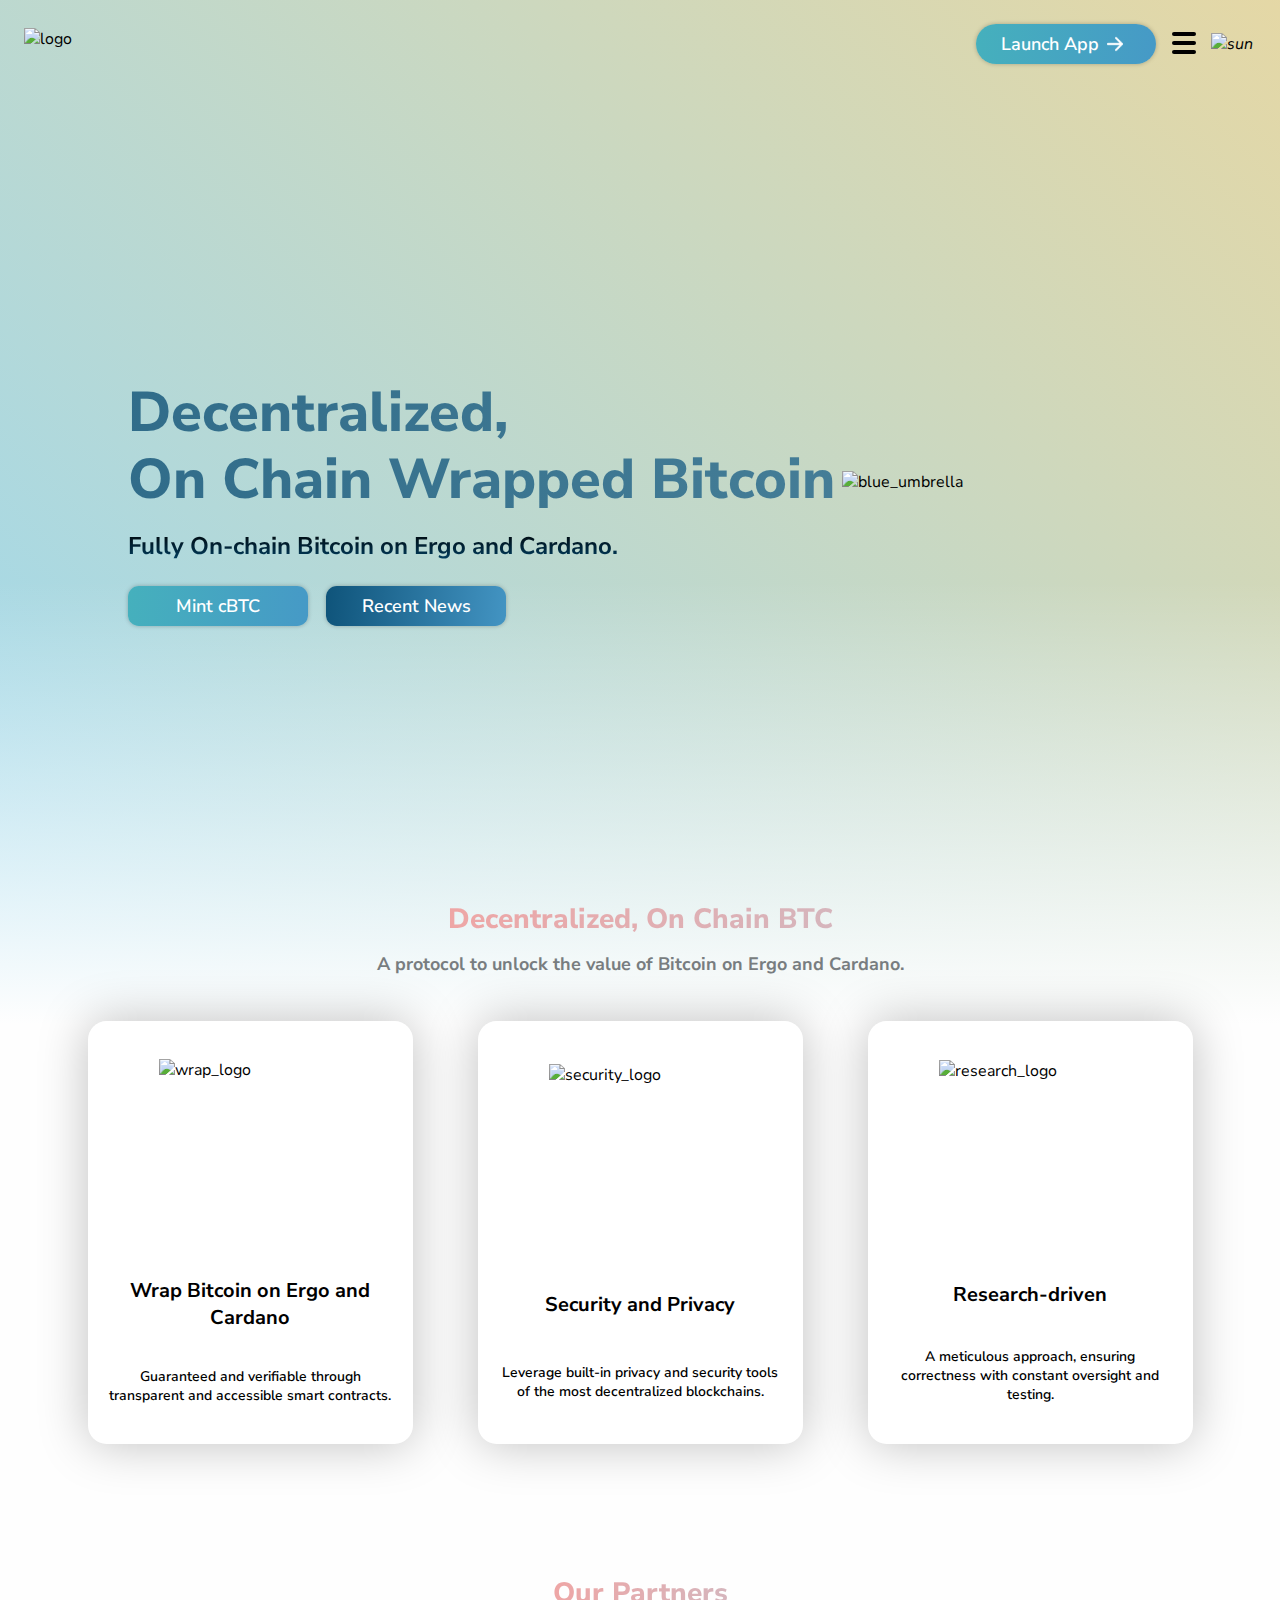
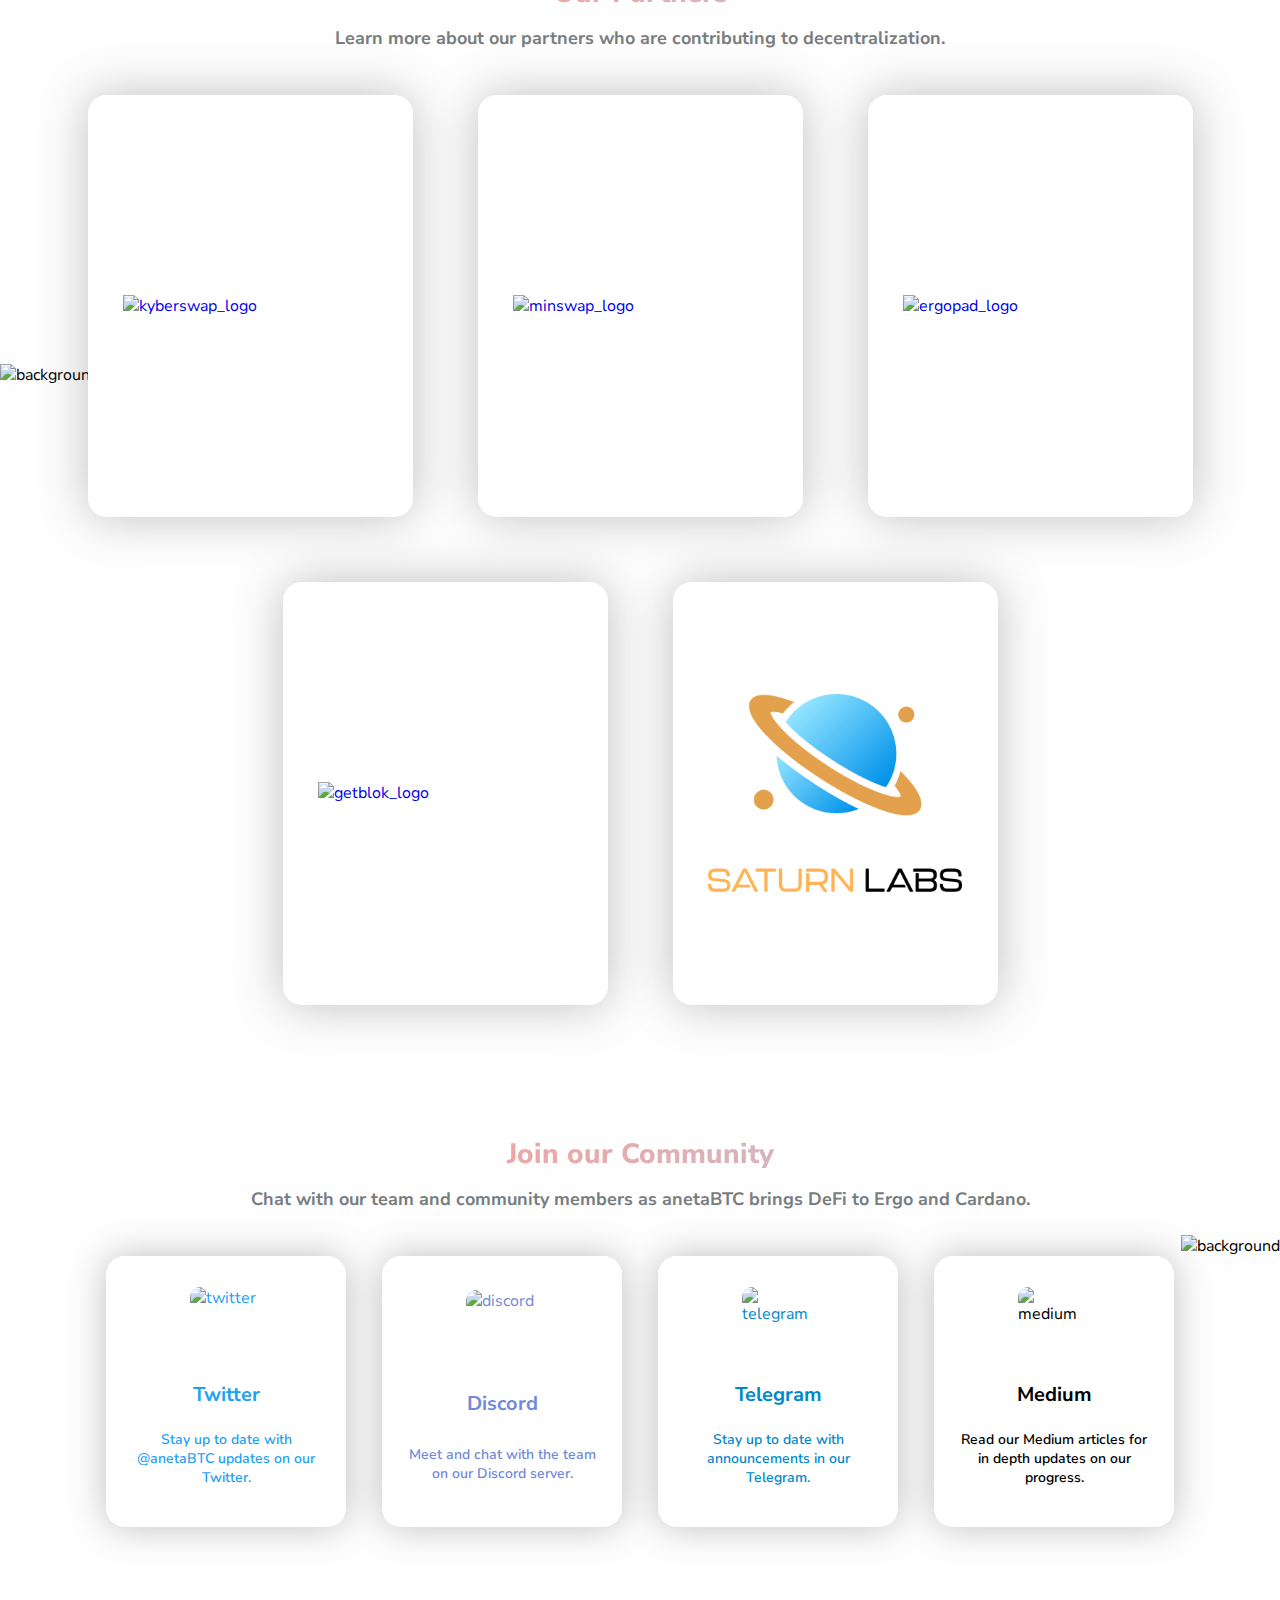
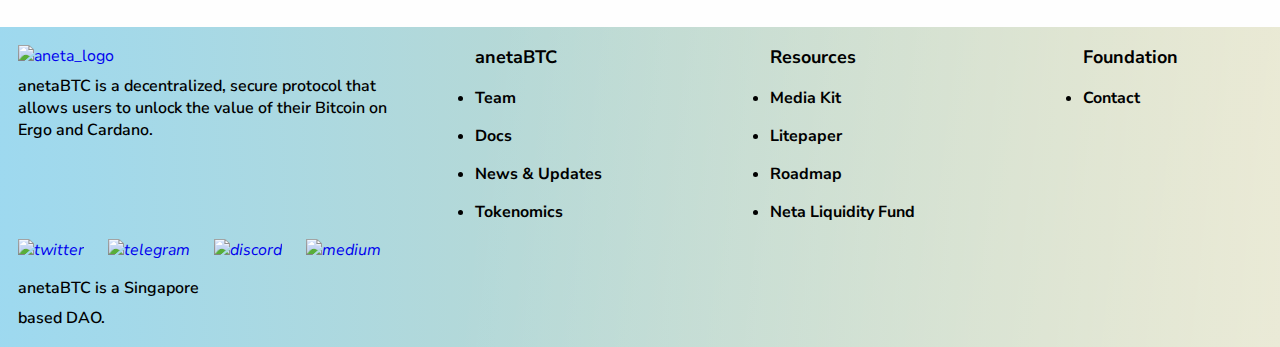
==== commit 2e770dbe: "update mainnet" ====
--- a/index.html
+++ b/index.html
@@ -33,12 +33,14 @@
 
 	<div class="main">
 		<header>
-			<img src="./img/aneta_logo_light.png" alt="logo" class="sunMode">
-			<img src="./img/aneta_logo_dark.png" alt="logo" class="darkMode">
+			<img src="./img/aneta_logo_light.png" alt="logo" class="sunMode large">
+			<img src="./img/aneta_logo_dark.png" alt="logo" class="darkMode large">
+			<img src="./img/minswap_light.png" alt="logo" class="mobile">
 			<nav>
+				<a href="https://app.anetabtc.io" target="_blank" class="buttonLaunch"><div class="btn">Launch App <img src="./img/arrow-right-short.png" alt="arrow"></div></a>
 				<div class="menu mActive">
 					<ul>
-						<li><a href="https://app.anetabtc.io" target="_blank">Public Testnet</a></li>
+						<li><a href="https://preprod-app.anetabtc.io" target="_blank">Public Testnet</a></li>
 						<hr>
 						<li><a href="https://stake.anetabtc.io/" target="_blank">Staking Portal</a></li>
 						<hr>
@@ -75,7 +77,7 @@
 					<h2>Decentralized,<br>On Chain Wrapped Bitcoin</h2>
 					<h1>Fully On-chain Bitcoin on Ergo and Cardano.</h1>
 					<div class="buttons">
-						<a href="https://app.anetabtc.io" target="_blank"><button class="button">Launch App</button></a>
+						<a href="https://app.anetabtc.io" target="_blank"><button class="button">Mint cBTC</button></a>
 						<a href="https://medium.com/@anetaBTC" target="_blank"><button class="button button2">Recent
 								News</button></a>
 					</div>
--- a/sass/style.css
+++ b/sass/style.css
@@ -27,11 +27,48 @@
 .main header img {
   height: 2rem;
 }
+@media (max-width: 500px) {
+  .main header img.large {
+    display: none;
+  }
+}
+@media (min-width: 500px) {
+  .main header img.mobile {
+    display: none;
+  }
+}
 .main header nav {
   display: flex;
   align-items: center;
   justify-content: flex-end;
   height: 100%;
+}
+.main header nav .buttonLaunch .btn {
+  display: flex;
+  justify-content: center;
+  align-items: center;
+  background: linear-gradient(94.47deg, #45B4BB -16.48%, #4698C7 106.04%);
+  font-weight: 600;
+  color: #FFFFFF;
+  transition: 0.25s;
+  border: none;
+  font-size: 18px;
+  border-radius: 20px;
+  width: 180px;
+  height: 40px;
+  box-shadow: 0px 0px 4px 0px rgba(0, 0, 0, 0.25);
+  margin-right: 16px;
+}
+.main header nav .buttonLaunch .btn:hover {
+  cursor: pointer;
+  scale: 1.1;
+}
+@media (max-width: 600px) {
+  .main header nav .buttonLaunch .btn {
+    font-size: 16px;
+    width: 160px;
+    height: 35px;
+  }
 }
 .main header nav i img {
   height: 1.5rem;
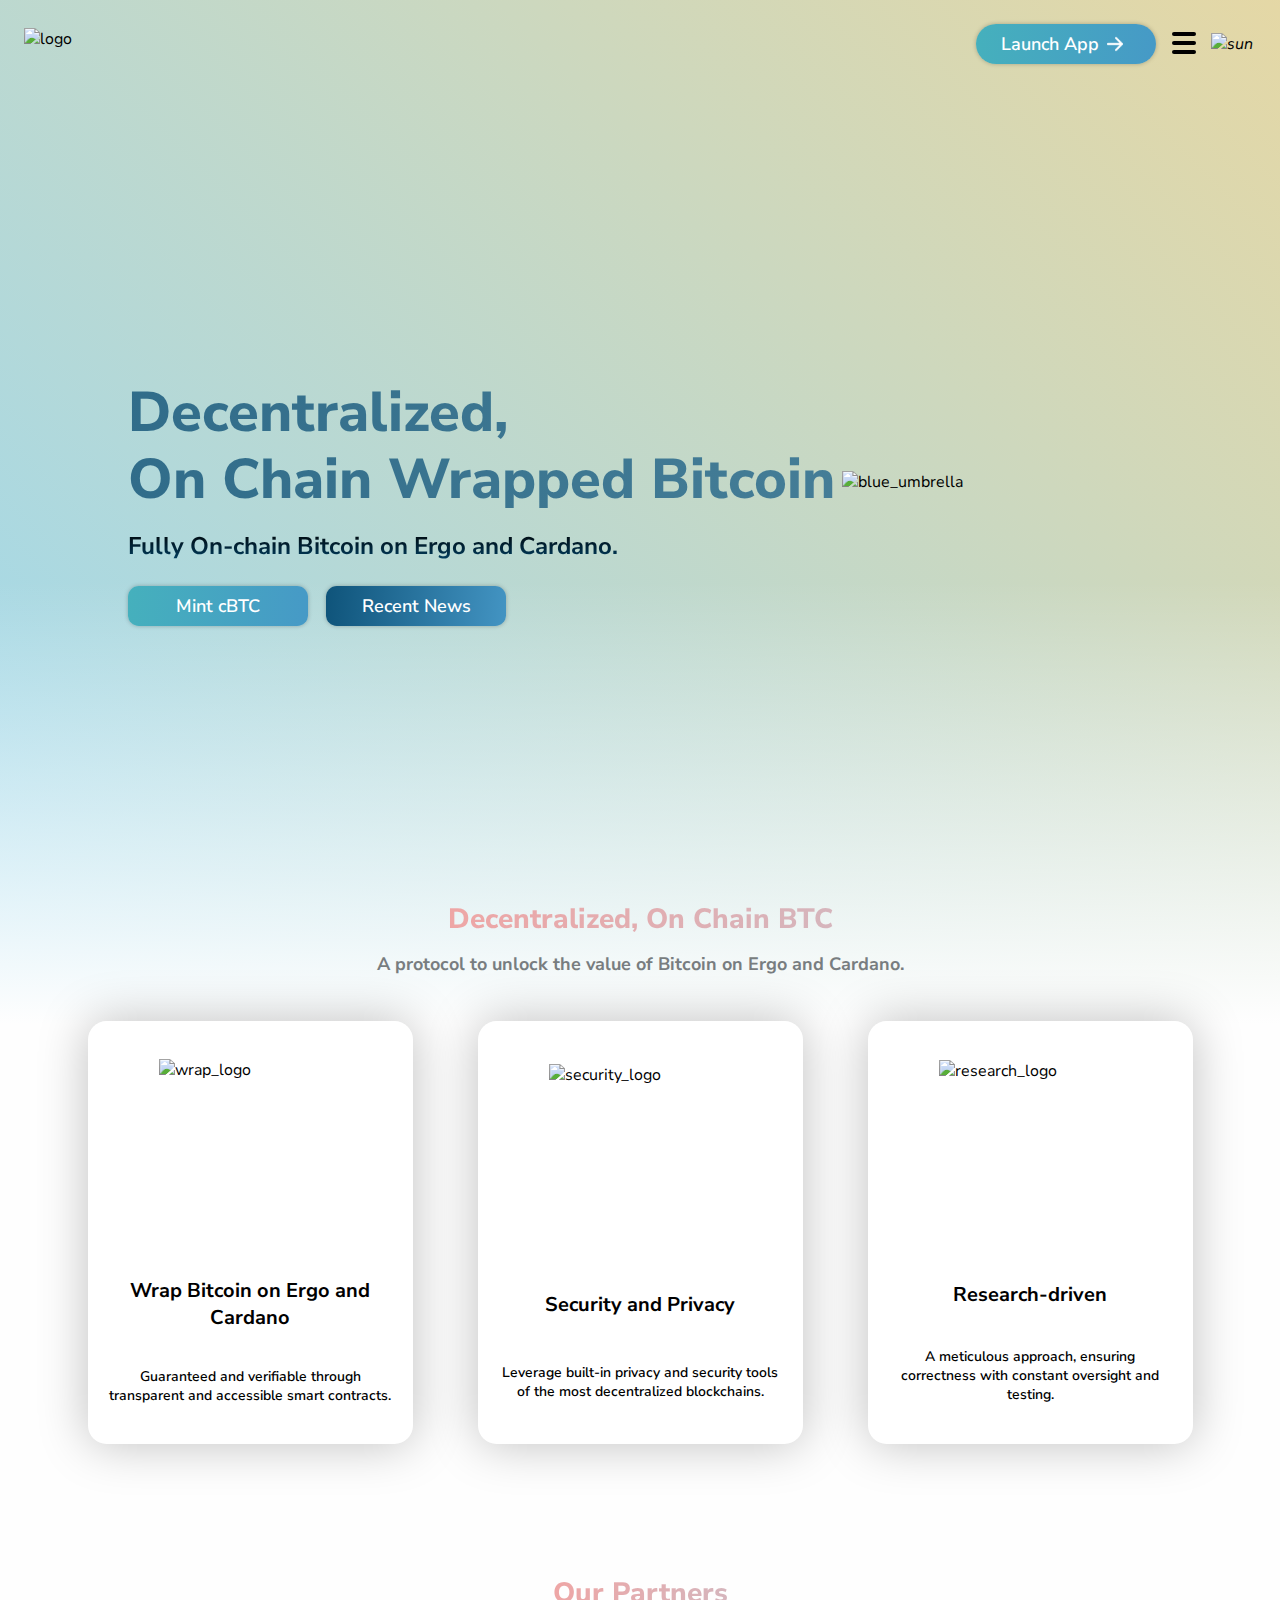
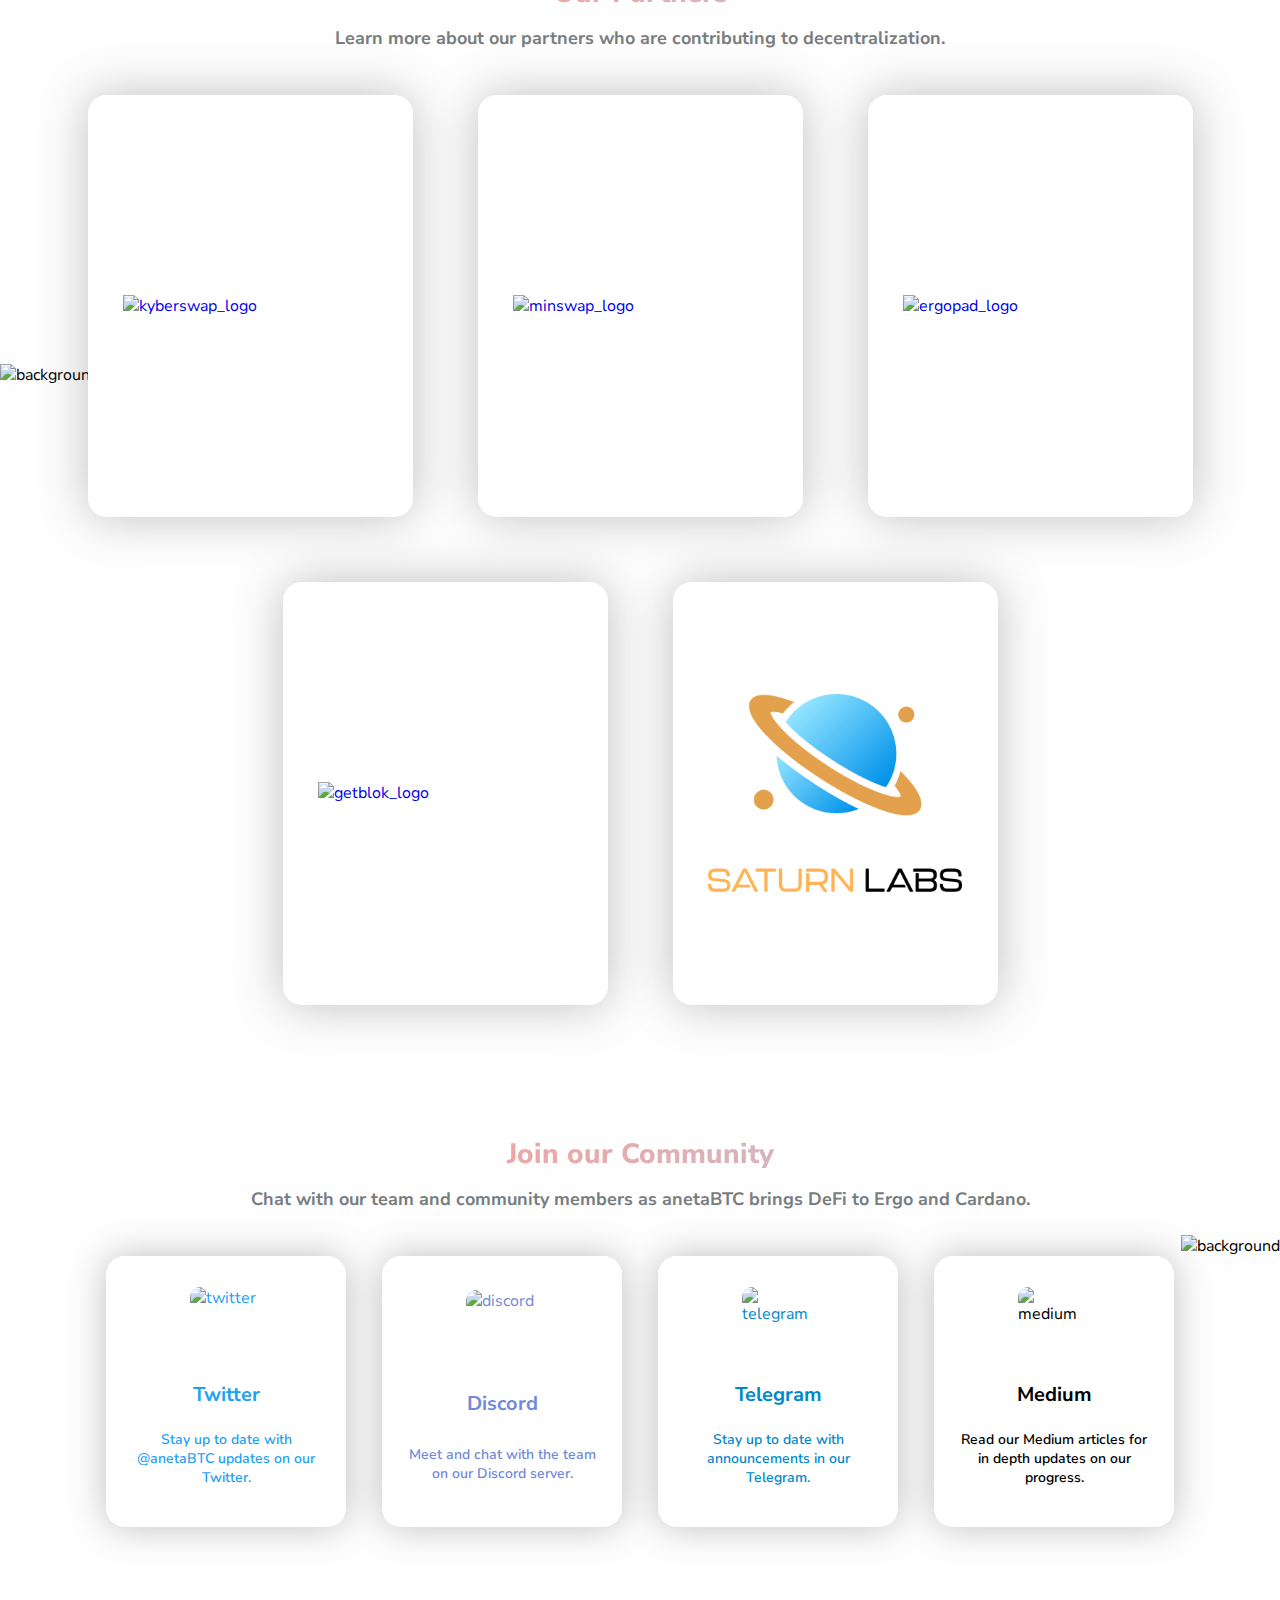
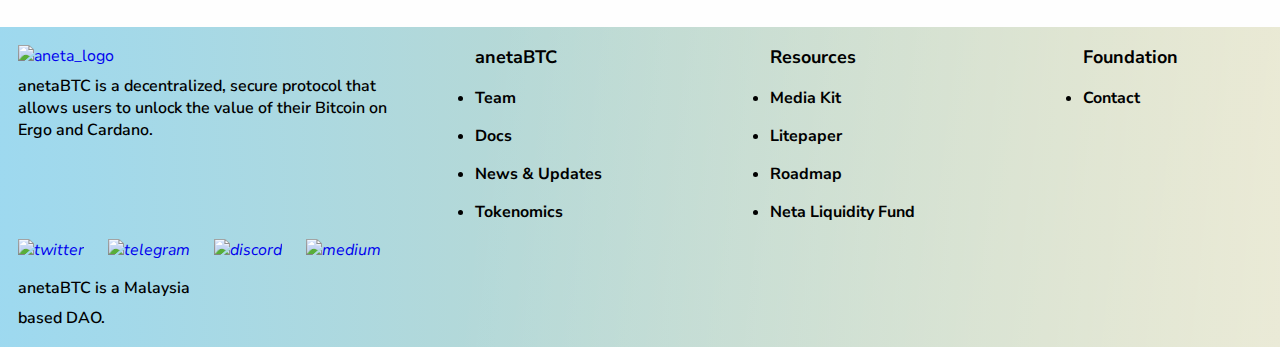
==== commit 1040e448: "modify landing" ====
--- a/index.html
+++ b/index.html
@@ -40,8 +40,6 @@
 				<a href="https://app.anetabtc.io" target="_blank" class="buttonLaunch"><div class="btn">Launch App <img src="./img/arrow-right-short.png" alt="arrow"></div></a>
 				<div class="menu mActive">
 					<ul>
-						<li><a href="https://preprod-app.anetabtc.io" target="_blank">Public Testnet</a></li>
-						<hr>
 						<li><a href="https://stake.anetabtc.io/" target="_blank">Staking Portal</a></li>
 						<hr>
 						<li><a href="https://docs.anetabtc.io/" target="_blank">Docs</a></li>
@@ -283,7 +281,7 @@
 				</div>
 
 				<div class="rights">
-					<p>anetaBTC is a Singapore</p>
+					<p>anetaBTC is a Malaysia</p>
 					<p>based DAO.</p>
 				</div>
 			</section>
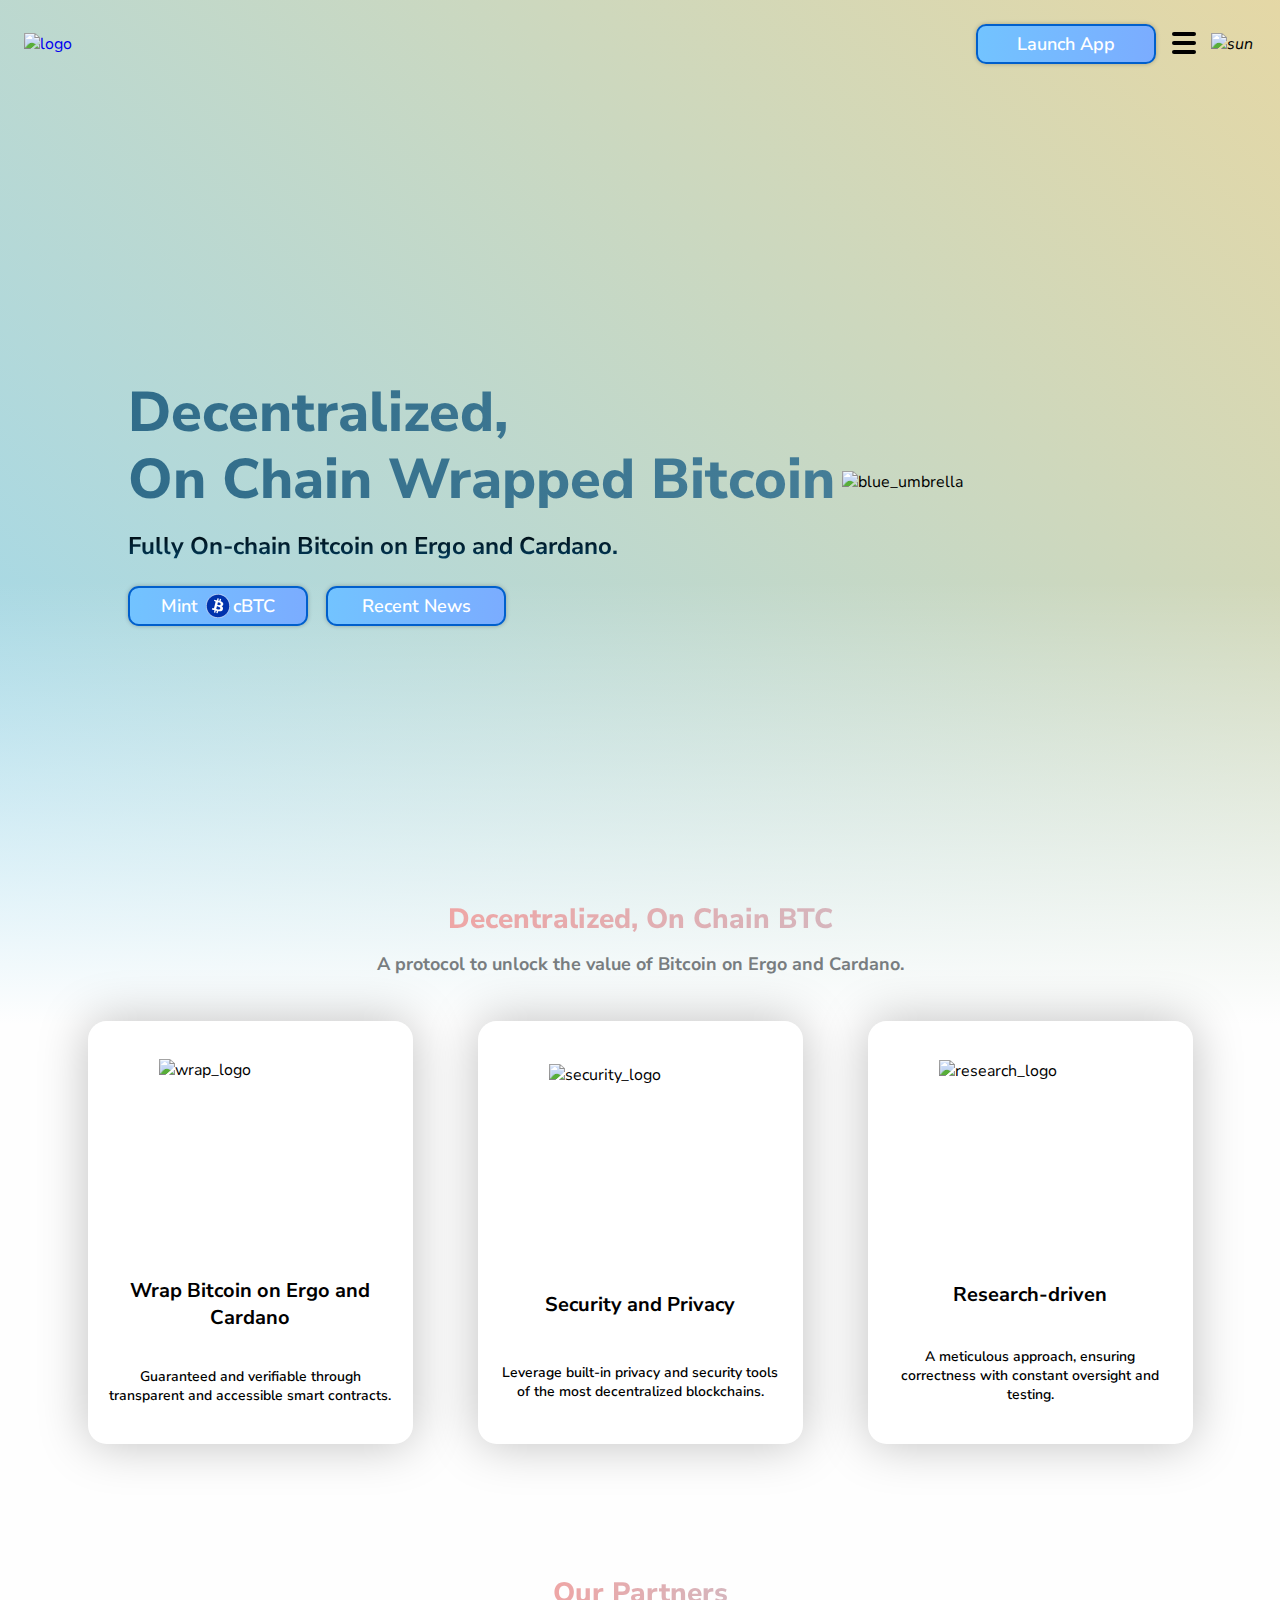
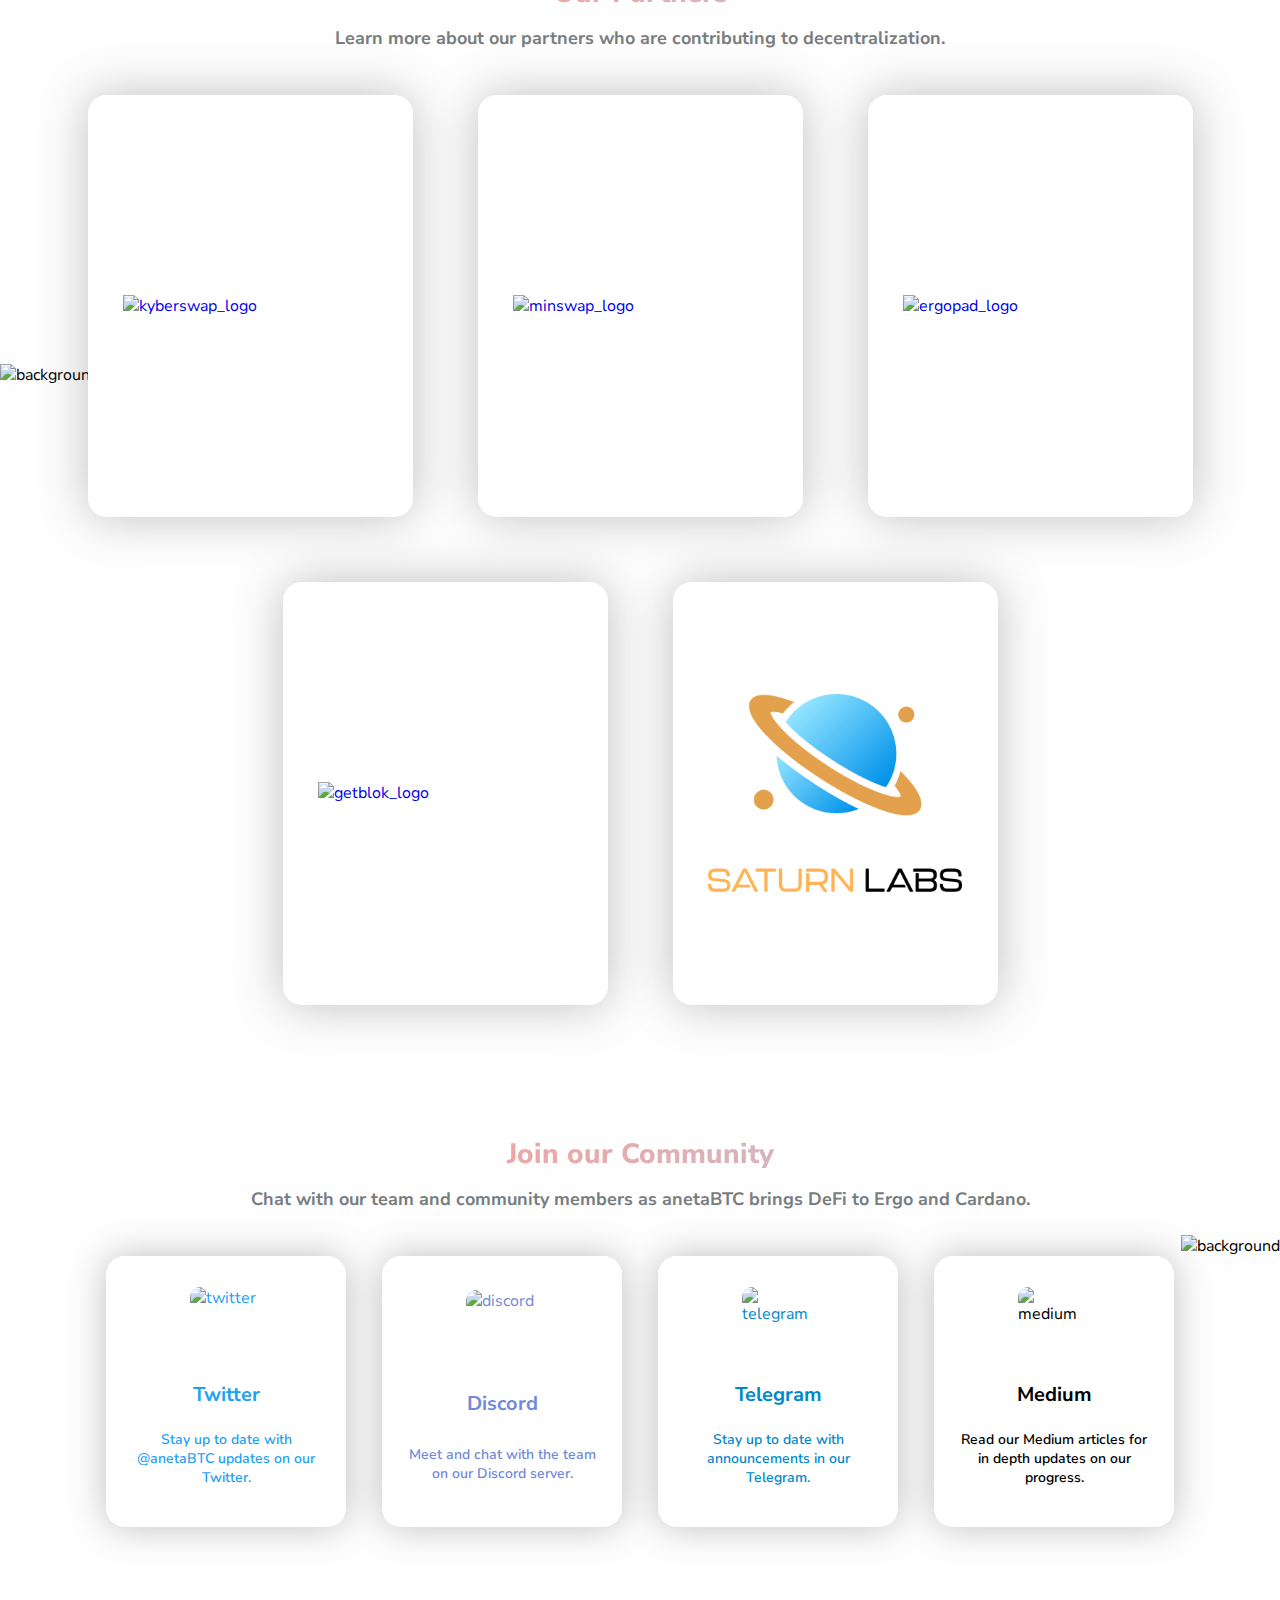
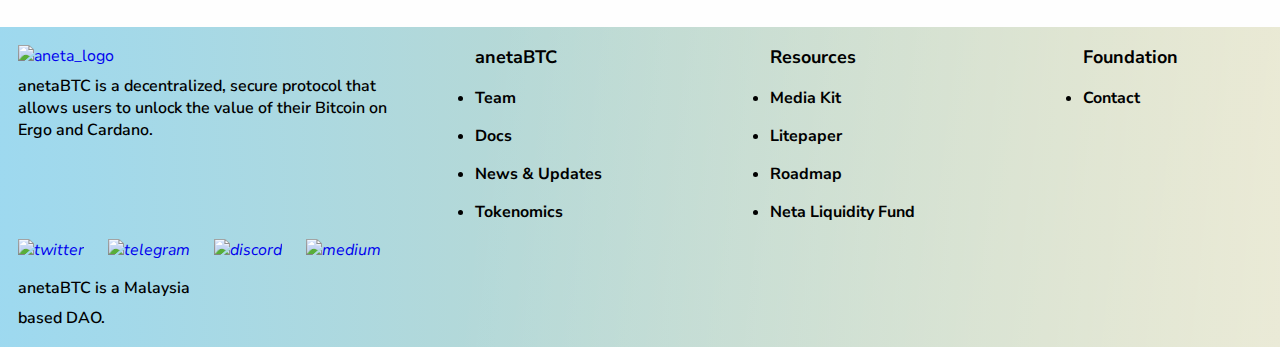
==== commit ed82f6e1: "modify buttons" ====
--- a/index.html
+++ b/index.html
@@ -33,11 +33,13 @@
 
 	<div class="main">
 		<header>
-			<img src="./img/aneta_logo_light.png" alt="logo" class="sunMode large">
-			<img src="./img/aneta_logo_dark.png" alt="logo" class="darkMode large">
-			<img src="./img/minswap_light.png" alt="logo" class="mobile">
+			<a href="/">
+				<img src="./img/aneta_logo_light.png" alt="logo" class="sunMode large">
+				<img src="./img/aneta_logo_dark.png" alt="logo" class="darkMode large">
+				<img src="./img/minswap_light.png" alt="logo" class="mobile">
+			</a>
 			<nav>
-				<a href="https://app.anetabtc.io" target="_blank" class="buttonLaunch"><div class="btn">Launch App <img src="./img/arrow-right-short.png" alt="arrow"></div></a>
+				<a href="https://app.anetabtc.io" target="_blank" class="buttonLaunch"><div class="btn">Launch App</div></a>
 				<div class="menu mActive">
 					<ul>
 						<li><a href="https://stake.anetabtc.io/" target="_blank">Staking Portal</a></li>
@@ -75,7 +77,7 @@
 					<h2>Decentralized,<br>On Chain Wrapped Bitcoin</h2>
 					<h1>Fully On-chain Bitcoin on Ergo and Cardano.</h1>
 					<div class="buttons">
-						<a href="https://app.anetabtc.io" target="_blank"><button class="button">Mint cBTC</button></a>
+						<a href="https://app.anetabtc.io" target="_blank"><button class="button">Mint <img src="./img/cbtc-logo.svg" alt="logo-cbtc" class="cbtc-logo" width="24px" height="24px"> cBTC</button></a>
 						<a href="https://medium.com/@anetaBTC" target="_blank"><button class="button button2">Recent
 								News</button></a>
 					</div>
@@ -205,7 +207,7 @@
 		<div class="footer">
 			<div class="foot">
 				<article class="logoFooter">
-					<a href="#">
+					<a href="/">
 						<img src="./img/aneta_logo_light.png" alt="aneta_logo" class="sunMode">
 						<img src="./img/aneta_logo_dark.png" alt="aneta_logo" class="darkMode">
 					</a>
--- a/sass/style.css
+++ b/sass/style.css
@@ -47,13 +47,13 @@
   display: flex;
   justify-content: center;
   align-items: center;
-  background: linear-gradient(94.47deg, #45B4BB -16.48%, #4698C7 106.04%);
+  background: linear-gradient(92deg, #72C4FF -2.99%, #7CA9FF 112.97%);
+  border: 2px solid #005FCC;
   font-weight: 600;
   color: #FFFFFF;
   transition: 0.25s;
-  border: none;
   font-size: 18px;
-  border-radius: 20px;
+  border-radius: 10px;
   width: 180px;
   height: 40px;
   box-shadow: 0px 0px 4px 0px rgba(0, 0, 0, 0.25);
@@ -317,6 +317,7 @@
 }
 main .articleLeft h2 {
   background: linear-gradient(91.66deg, #06496E -51.95%, #4D849C 34.89%, #354998 129.28%);
+  background-clip: text;
   -webkit-background-clip: text;
   -webkit-text-fill-color: transparent;
   background-size: 400% 400%;
@@ -354,6 +355,7 @@
 }
 main .articleLeft h1 {
   background: linear-gradient(180deg, #000000 0%, #014469 100%);
+  background-clip: text;
   -webkit-background-clip: text;
   -webkit-text-fill-color: transparent;
   font-weight: 700;
@@ -388,6 +390,9 @@
   flex-wrap: nowrap;
   flex-direction: row;
   gap: 1.125rem;
+  /*       .button2 {
+          background: linear-gradient(94.47deg, #06496E -16.48%, #4698C7 106.04%);
+        } */
 }
 @media (min-width: 1640px) and (orientation: landscape) {
   main .articleLeft .buttons {
@@ -416,10 +421,11 @@
   display: flex;
   justify-content: center;
   align-items: center;
-  background: linear-gradient(94.47deg, #45B4BB -16.48%, #4698C7 106.04%);
+  gap: 3px;
+  background: linear-gradient(92deg, #72C4FF -2.99%, #7CA9FF 112.97%);
   font-weight: 600;
   color: #ffffff;
-  border: none;
+  border: 2px solid #005FCC;
   transition: 0.25s;
   font-size: 1.125rem;
   border-radius: 0.675rem;
@@ -430,6 +436,9 @@
 main .articleLeft .buttons .button:hover {
   cursor: pointer;
   scale: 1.1;
+}
+main .articleLeft .buttons .button .cbtc-logo {
+  margin-left: 5px;
 }
 @media (min-width: 1640px) and (orientation: landscape) {
   main .articleLeft .buttons .button {
@@ -457,9 +466,10 @@
     height: 2.2rem;
     box-shadow: 0px 0px 0.25rem 0px rgba(0, 0, 0, 0.25);
   }
-}
-main .articleLeft .buttons .button2 {
-  background: linear-gradient(94.47deg, #06496E -16.48%, #4698C7 106.04%);
+  main .articleLeft .buttons .button .cbtc-logo {
+    width: 20px;
+    height: 20px;
+  }
 }
 main .articleRight {
   display: flex;
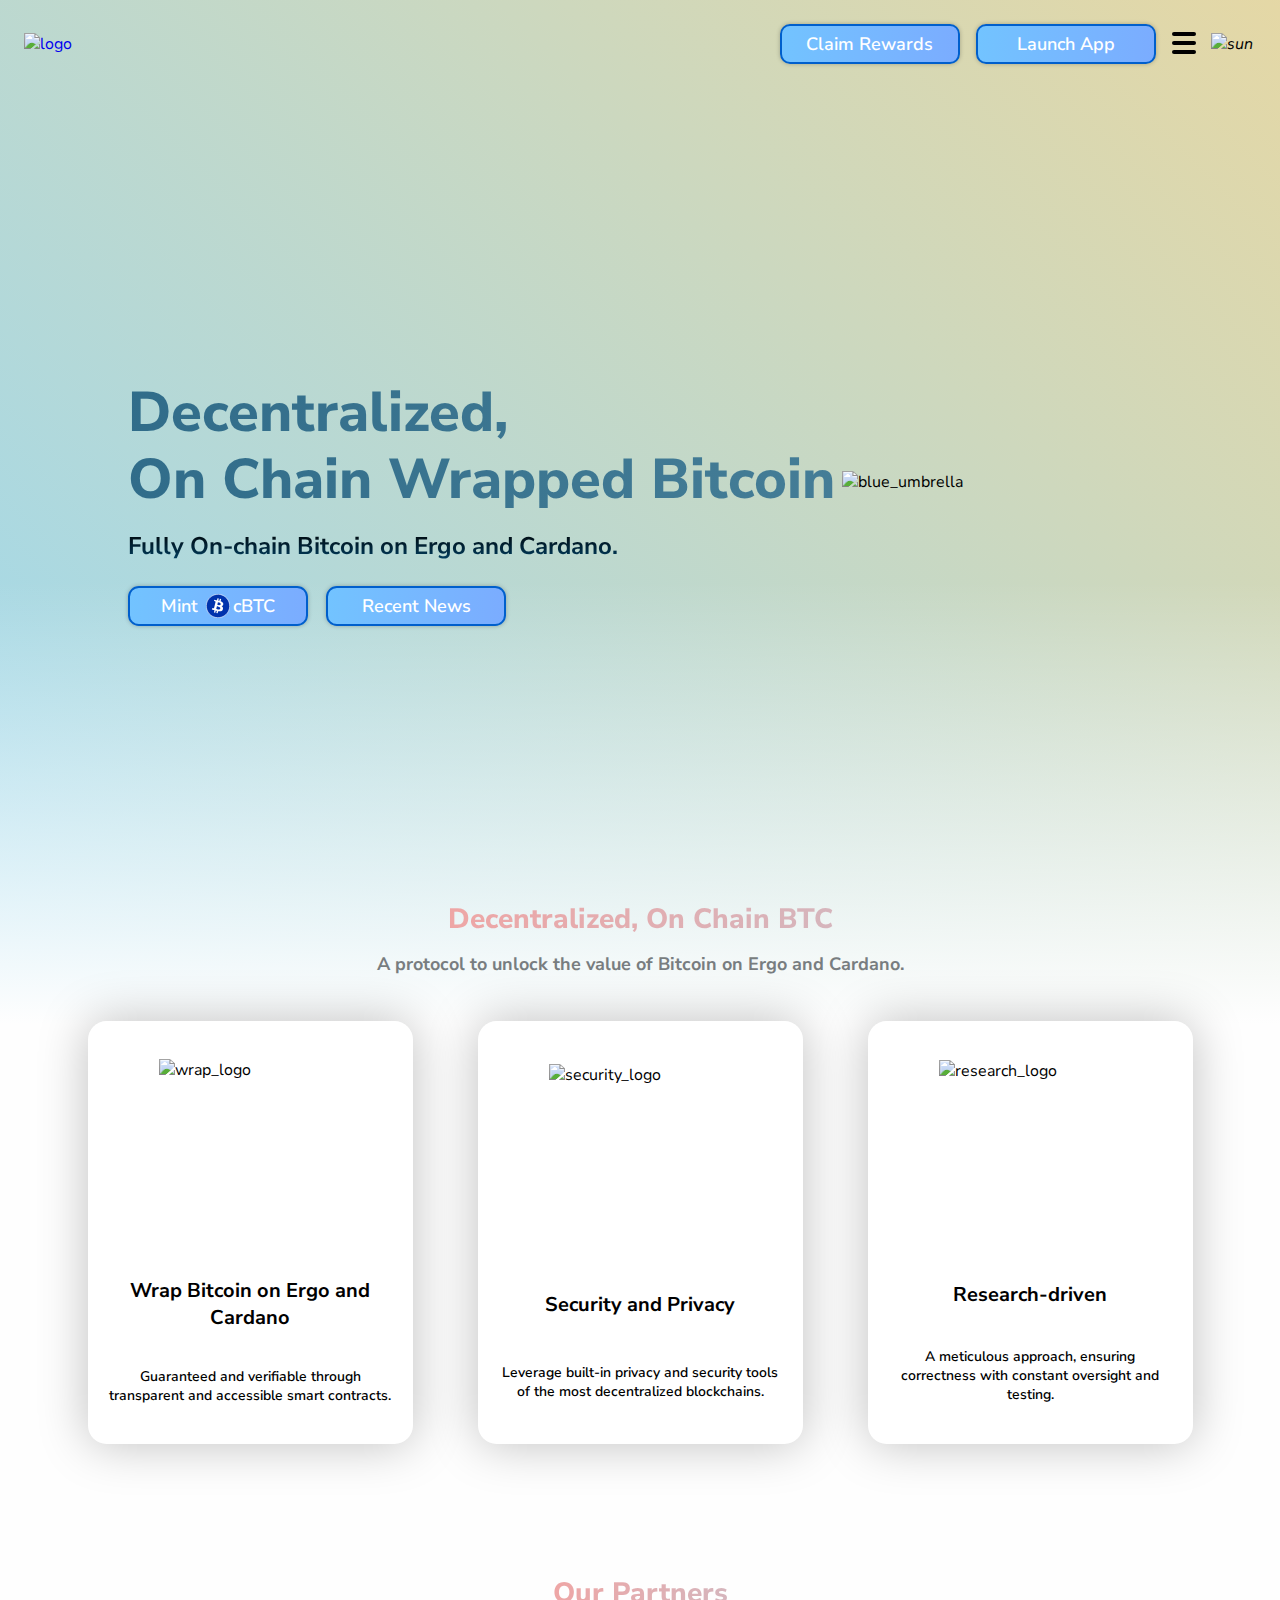
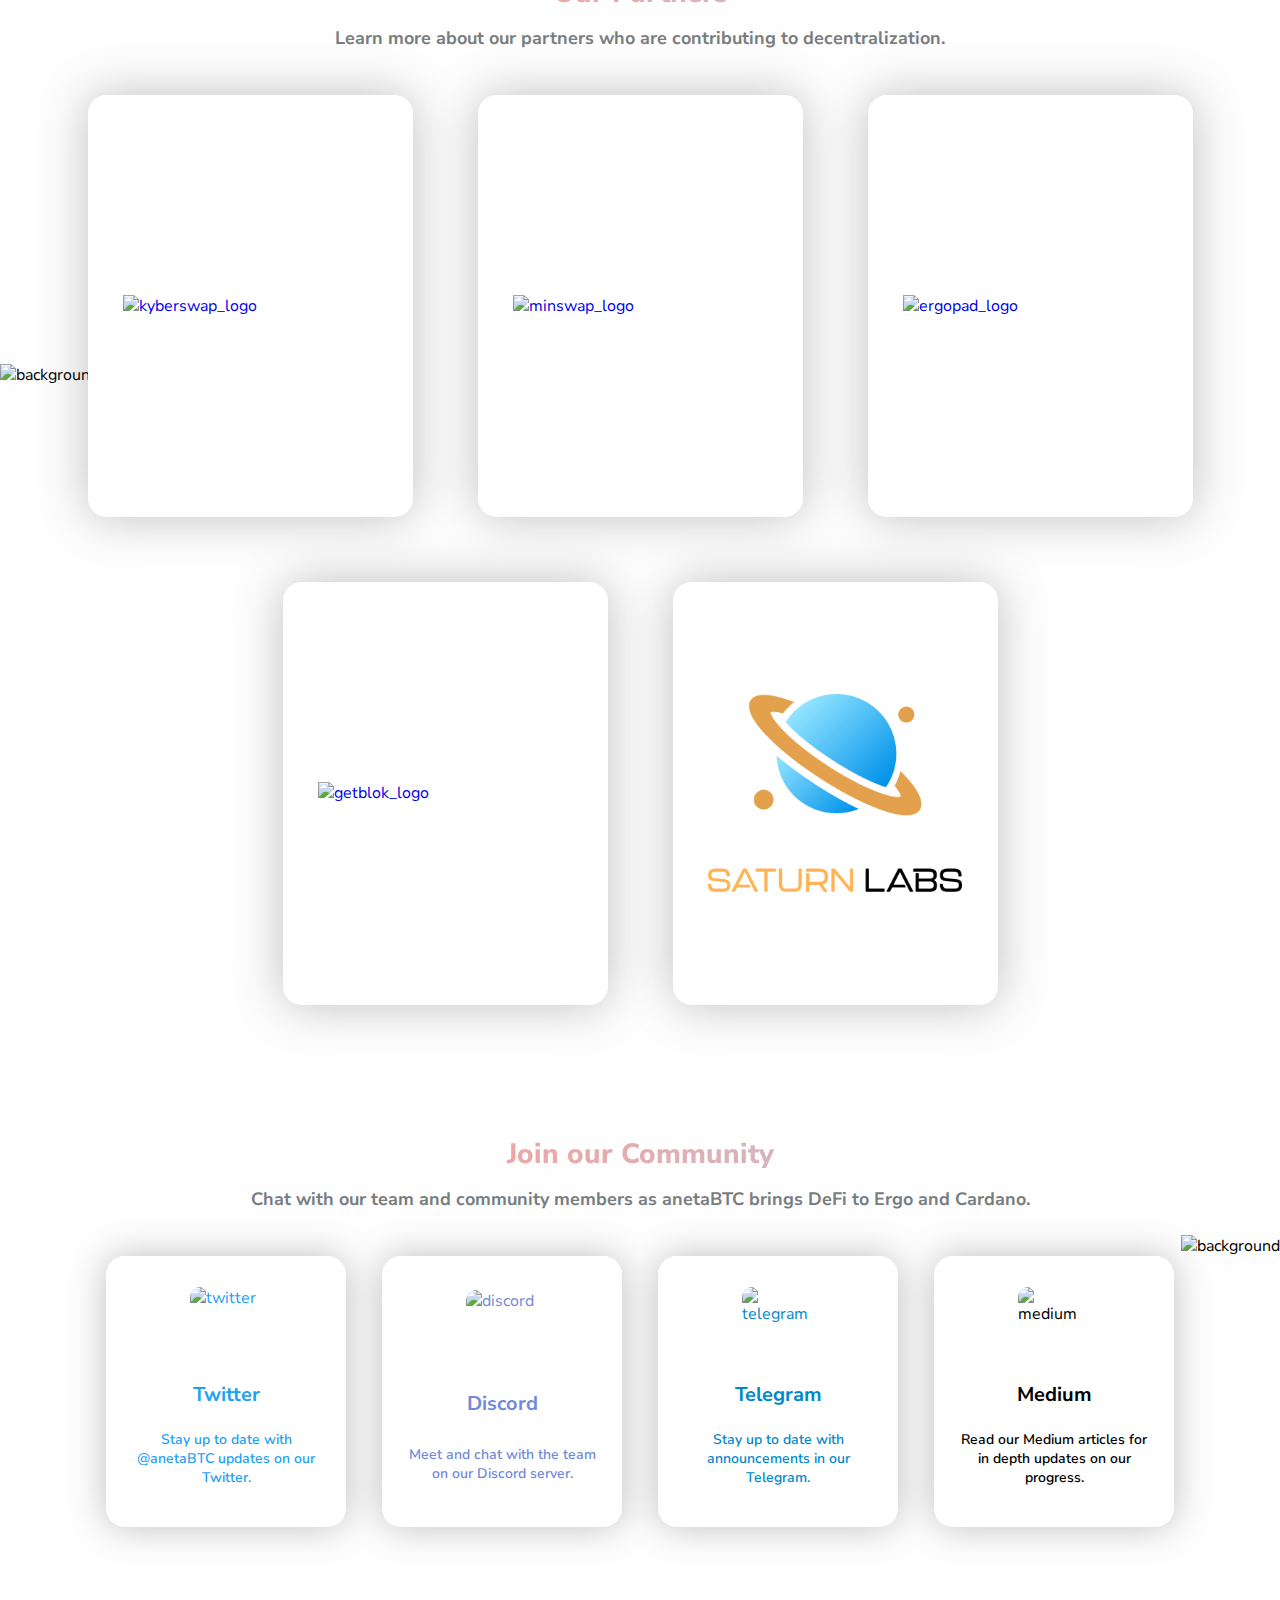
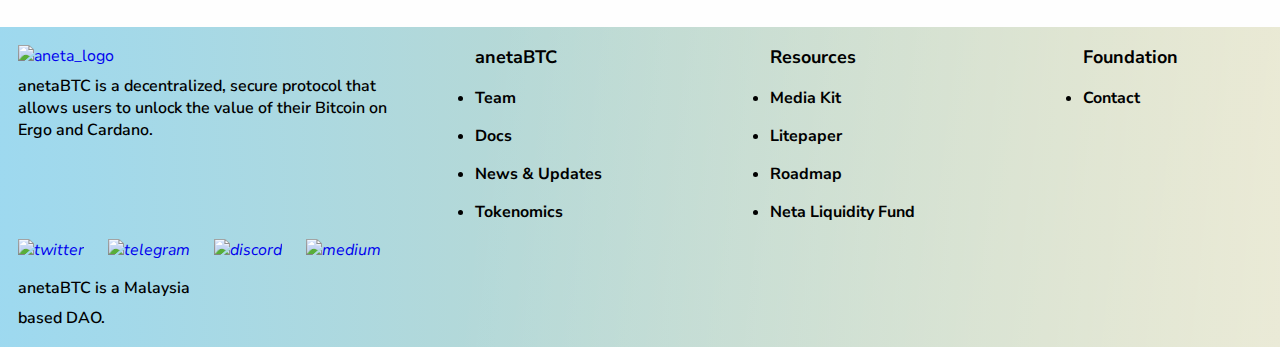
==== commit 6ee378e5: "added btn claim" ====
--- a/index.html
+++ b/index.html
@@ -1,298 +1,454 @@
 <!DOCTYPE html>
 <html lang="en">
-
-<head>
-	<meta charset="UTF-8">
-	<meta http-equiv="X-UA-Compatible" content="IE=edge">
-	<meta name="viewport" content="width=device-width, initial-scale=1.0">
-	<link rel="stylesheet" href="https://cdnjs.cloudflare.com/ajax/libs/font-awesome/6.1.2/css/all.min.css"
-		integrity="sha512-1sCRPdkRXhBV2PBLUdRb4tMg1w2YPf37qatUFeS7zlBy7jJI8Lf4VHwWfZZfpXtYSLy85pkm9GaYVYMfw5BC1A=="
-		crossorigin="anonymous" referrerpolicy="no-referrer" />
-	<link rel="stylesheet" href="./css/reset.css">
-	<link rel="stylesheet" href="./sass/style.css">
-	<title>Home | anetaBTC</title>
-	<link rel="apple-touch-icon" sizes="180x180" href="./apple-touch-icon.png">
-	<link rel="icon" type="image/png" sizes="32x32" href="./favicon-32x32.png">
-	<link rel="icon" type="image/png" sizes="16x16" href="./favicon-16x16.png">
-	<link rel="shortcut icon" href="./favicon.ico">
-	<link rel="manifest" href="./site.webmanifest">
-	<link rel="mask-icon" href="./safari-pinned-tab.svg" color="#9BD9F2">
-	<meta name="msapplication-TileColor" content="#9bd9f2">
-	<meta name="theme-color" content="#ffffff">
-	<script type="application/ld+json">
-        {
-          "@context": "https://schema.org",
-          "@type": "Organization",
-          "url": "https://anetabtc.io",
-          "logo": "https://anetabtc.io/img/icon_aneta.png"
-        }
+  <head>
+    <meta charset="UTF-8" />
+    <meta http-equiv="X-UA-Compatible" content="IE=edge" />
+    <meta name="viewport" content="width=device-width, initial-scale=1.0" />
+    <link
+      rel="stylesheet"
+      href="https://cdnjs.cloudflare.com/ajax/libs/font-awesome/6.1.2/css/all.min.css"
+      integrity="sha512-1sCRPdkRXhBV2PBLUdRb4tMg1w2YPf37qatUFeS7zlBy7jJI8Lf4VHwWfZZfpXtYSLy85pkm9GaYVYMfw5BC1A=="
+      crossorigin="anonymous"
+      referrerpolicy="no-referrer"
+    />
+    <link rel="stylesheet" href="./css/reset.css" />
+    <link rel="stylesheet" href="./sass/style.css" />
+    <title>Home | anetaBTC</title>
+    <link
+      rel="apple-touch-icon"
+      sizes="180x180"
+      href="./apple-touch-icon.png"
+    />
+    <link
+      rel="icon"
+      type="image/png"
+      sizes="32x32"
+      href="./favicon-32x32.png"
+    />
+    <link
+      rel="icon"
+      type="image/png"
+      sizes="16x16"
+      href="./favicon-16x16.png"
+    />
+    <link rel="shortcut icon" href="./favicon.ico" />
+    <link rel="manifest" href="./site.webmanifest" />
+    <link rel="mask-icon" href="./safari-pinned-tab.svg" color="#9BD9F2" />
+    <meta name="msapplication-TileColor" content="#9bd9f2" />
+    <meta name="theme-color" content="#ffffff" />
+    <script type="application/ld+json">
+      {
+        "@context": "https://schema.org",
+        "@type": "Organization",
+        "url": "https://anetabtc.io",
+        "logo": "https://anetabtc.io/img/icon_aneta.png"
+      }
     </script>
-</head>
-
-<body>
-
-	<div class="main">
-		<header>
-			<a href="/">
-				<img src="./img/aneta_logo_light.png" alt="logo" class="sunMode large">
-				<img src="./img/aneta_logo_dark.png" alt="logo" class="darkMode large">
-				<img src="./img/minswap_light.png" alt="logo" class="mobile">
-			</a>
-			<nav>
-				<a href="https://app.anetabtc.io" target="_blank" class="buttonLaunch"><div class="btn">Launch App</div></a>
-				<div class="menu mActive">
-					<ul>
-						<li><a href="https://stake.anetabtc.io/" target="_blank">Staking Portal</a></li>
-						<hr>
-						<li><a href="https://docs.anetabtc.io/" target="_blank">Docs</a></li>
-						<hr>
-						<li><a href="https://medium.com/@anetaBTC/roadmap-3-0-the-path-to-btc-on-cardano-and-ergo-9fc3bed3e0c2"
-								target="_blank">Roadmap</a></li>
-						<hr>
-						<li><a href="https://medium.com/@anetaBTC" target="_blank">News and Updates</a></li>
-						<hr>
-						<li><a href="https://medium.com/@anetaBTC/anetabtc-litepaper-v1-0-171f29b3276a"
-								target="_blank">Litepaper</a></li>
-						<hr>
-						<li><a href="https://medium.com/@anetaBTC/neta-tokenomics-55629989de2b" target="_blank">Tokenomics</a></li>
-					</ul>
-				</div>
-				<div id="menu">
-					<button class="buttonMenu">
-						<div></div>
-						<div></div>
-						<div></div>
-					</button>
-				</div>
-				<div id="switch" class="switch">
-					<i><img src="./img/moon_theme.png" alt="sun" class="sunMode"></i>
-					<i><img src="./img/sun_theme.png" alt="moon" class="darkMode"></i>
-				</div>
-			</nav>
-		</header>
-
-		<main>
-			<article class="articleLeft">
-				<div>
-					<h2>Decentralized,<br>On Chain Wrapped Bitcoin</h2>
-					<h1>Fully On-chain Bitcoin on Ergo and Cardano.</h1>
-					<div class="buttons">
-						<a href="https://app.anetabtc.io" target="_blank"><button class="button">Mint <img src="./img/cbtc-logo.svg" alt="logo-cbtc" class="cbtc-logo" width="24px" height="24px"> cBTC</button></a>
-						<a href="https://medium.com/@anetaBTC" target="_blank"><button class="button button2">Recent
-								News</button></a>
-					</div>
-				</div>
-			</article>
-			<article class="articleRight">
-				<img src="./img/angel.png" alt="blue_umbrella">
-			</article>
-		</main>
-	</div>
-
-	<div class="groupCards">
-
-		<section class="title">
-			<h2>Decentralized, On Chain BTC</h2>
-			<p>A protocol to unlock the value of Bitcoin on Ergo and Cardano.</p>
-		</section>
-
-		<article class="gcards">
-			<div class="card">
-				<img src="./img/wrap_logo.png" alt="wrap_logo">
-				<h3>Wrap Bitcoin on Ergo and Cardano</h3>
-				<p>Guaranteed and verifiable through transparent and accessible smart contracts.</p>
-			</div>
-
-			<div class="card">
-				<img src="./img/security_logo.png" alt="security_logo">
-				<h3>Security and Privacy</h3>
-				<p>Leverage built-in privacy and security tools of the most decentralized blockchains.</p>
-			</div>
-
-			<div class="card">
-				<img src="./img/research_logo.png" alt="research_logo">
-				<h3>Research-driven</h3>
-				<p>A meticulous approach, ensuring correctness with constant oversight and testing.</p>
-			</div>
-
-		</article>
-
-	</div>
-
-	<div class="background">
-		<div>
-			<img src="./img/cardano_light.png" alt="background" class="sunMode">
-			<img src="./img/cardano_dark.png" alt="background" class="darkMode">
-		</div>
-	</div>
-
-	<section class="clients">
-
-		<div class="title">
-			<h2>Our Partners</h2>
-			<p>Learn more about our partners who are contributing to decentralization.</p>
-		</div>
-
-		<article class="groupClients">
-
-			<a class="cardClient" href="https://kyberswap.com/" target="_blank">
-				<img src="./img/kyberswap_lihgt.png" alt="kyberswap_logo" class="sunMode">
-				<img src="./img/kyberswap_dark.png" alt="kyberswap_logo" class="darkMode">
-			</a>
-			<a class="cardClient" href="https://minswap.org/" target="_blank">
-				<img src="./img/min_light.png" alt="minswap_logo" class="sunMode">
-				<img src="./img/min_dark.png" alt="minswap_logo" class="darkMode">
-			</a>
-			<a class="cardClient" href="https://www.ergopad.io/" target="_blank">
-				<img src="./img/ergopad_light.png" alt="ergopad_logo" class="sunMode">
-				<img src="./img/ergopad_dark.png" alt="ergopad_logo" class="darkMode">
-			</a>
-			<a class="cardClient" href="https://www.getblok.io/" target="_blank">
-				<img src="./img/getblok_light.png" alt="getblok_logo" class="sunMode">
-				<img src="./img/getblok_dark.png" alt="getblok_logo" class="darkMode">
-			</a>
-			<a class="cardClient" href="https://saturnlabs.org" target="_blank">
-				<img src="./img/saturn_light.png" alt="saturn_logo" class="sunMode">
-				<img src="./img/saturn_dark.png" alt="saturn_logo" class="darkMode">
-			</a>
-		</article>
-	</section>
-
-	<div class="background background2">
-		<div>
-			<img src="./img/cardano_light.png" alt="background" class="sunMode">
-			<img src="./img/cardano_dark.png" alt="background" class="darkMode">
-		</div>
-	</div>
-
-	<section class="social">
-
-		<div class="title">
-			<h2>Join our Community</h2>
-			<p>Chat with our team and community members as anetaBTC brings DeFi to Ergo and Cardano.</p>
-		</div>
-
-		<article class="groupSocial">
-
-			<a class="cardSocial twitter" href="https://twitter.com/anetaBTC">
-				<img src="./img/twitter.png" alt="twitter">
-				<h3>Twitter</h3>
-				<p>Stay up to date with @anetaBTC updates on our Twitter.</p>
-			</a>
-
-			<a class="cardSocial discord" href="https://discord.gg/agRnHsZqhJ">
-				<img src="./img/discord.png" alt="discord">
-				<h3>Discord</h3>
-				<p>Meet and chat with the team on our Discord server.</p>
-			</a>
-
-			<a class="cardSocial telegram" href="https://t.me/anetabtc">
-				<img src="./img/telegram.png" alt="telegram">
-				<h3>Telegram</h3>
-				<p>Stay up to date with announcements in our Telegram.</p>
-			</a>
-
-			<a class="cardSocial medium" href="https://medium.com/@anetaBTC">
-				<img src="./img/medium_l.png" alt="medium" class="sunMode">
-				<img src="./img/medium_d.png" alt="medium" class="darkMode">
-				<h3>Medium</h3>
-				<p>Read our Medium articles for in depth updates on our progress.</p>
-			</a>
-
-		</article>
-
-	</section>
-
-	<footer>
-		<div class="footer">
-			<div class="foot">
-				<article class="logoFooter">
-					<a href="/">
-						<img src="./img/aneta_logo_light.png" alt="aneta_logo" class="sunMode">
-						<img src="./img/aneta_logo_dark.png" alt="aneta_logo" class="darkMode">
-					</a>
-					<p>anetaBTC is a decentralized, secure protocol that allows users to unlock the value of their
-						Bitcoin on Ergo and Cardano.</p>
-				</article>
-
-				<nav>
-
-					<ul>
-						<h4>anetaBTC</h4>
-						<a href="./team/">
-							<li>Team</li>
-						</a>
-						<a href="https://docs.anetabtc.io/" target="_blank">
-							<li>Docs</li>
-						</a>
-						<a href="https://medium.com/@anetaBTC" target="_blank">
-							<li>News & Updates</li>
-						</a>
-						<a href="https://medium.com/@anetaBTC/neta-tokenomics-55629989de2b" target="_blank">
-							<li>Tokenomics</li>
-						</a>
-					</ul>
-					<ul>
-						<h4>Resources</h4>
-						<a href="https://drive.google.com/drive/folders/13IGRgf9wNCPfckTQ6DSMaIo9gE-wx0zm" target="_blank">
-							<li>Media Kit</li>
-						</a>
-						<a href="https://medium.com/@anetaBTC/anetabtc-litepaper-v1-0-171f29b3276a" target="_blank">
-							<li>Litepaper</li>
-						</a>
-						<a href="https://medium.com/@anetaBTC/roadmap-3-0-the-path-to-btc-on-cardano-and-ergo-9fc3bed3e0c2"
-							target="_blank">
-							<li>Roadmap</li>
-						</a>
-						<a href="https://datastudio.google.com/u/0/reporting/4cb333f9-39bf-448b-8d2d-f7ac3f44ad5d/page/p_0h6vsjfnsc"
-						target="_blank">
-						<li>Neta Liquidity Fund</li>
-						</a>
-					</ul>
-					<ul>
-						<h4>Foundation</h4>
-						<a href="mailto:info@anetabtc.io">
-							<li>Contact</li>
-						</a>
-					</ul>
-				</nav>
-			</div>
-
-			<section>
-				<div class="icons">
-					<i><a href="https://twitter.com/anetaBTC">
-							<img src="./img/twitter_foot_l.png" alt="twitter" class="sunMode">
-							<img src="./img/twitter_foot_d.png" alt="twitter" class="darkMode">
-						</a>
-					</i>
-					<i><a href="https://t.me/anetabtc">
-							<img src="./img/telegram_foot_l.png" alt="telegram" class="sunMode">
-							<img src="./img/telegram_foot_d.png" alt="telegram" class="darkMode">
-						</a>
-					</i>
-					<i><a href="https://discord.gg/agRnHsZqhJ">
-							<img src="./img/discord_foot_l.png" alt="discord" class="sunMode">
-							<img src="./img/discord_foot_d.png" alt="discord" class="darkMode">
-						</a>
-					</i>
-					<i><a href="https://medium.com/@anetaBTC">
-							<img src="./img/medium_foot_l.png" alt="medium" class="sunMode">
-							<img src="./img/medium_foot_d.png" alt="medium" class="darkMode">
-						</a>
-					</i>
-				</div>
-
-				<div class="rights">
-					<p>anetaBTC is a Malaysia</p>
-					<p>based DAO.</p>
-				</div>
-			</section>
-
-		</div>
-	</footer>
-
-
-	<script src="./js/main.js"></script>
-</body>
-
+  </head>
+
+  <body>
+    <div class="main">
+      <header>
+        <a href="/">
+          <img
+            src="./img/aneta_logo_light.png"
+            alt="logo"
+            class="sunMode large"
+          />
+          <img
+            src="./img/aneta_logo_dark.png"
+            alt="logo"
+            class="darkMode large"
+          />
+          <img src="./img/minswap_light.png" alt="logo" class="mobile" />
+        </a>
+        <nav>
+          <a href="https://app.tosidrop.io" target="_blank" class="buttonLaunch"
+            ><div class="btn claim">Claim Rewards</div></a
+          >
+          <a href="https://app.anetabtc.io" target="_blank" class="buttonLaunch"
+            ><div class="btn">Launch App</div></a
+          >
+          <div class="menu mActive">
+            <ul>
+              <li>
+                <a href="https://stake.anetabtc.io/" target="_blank"
+                  >Staking Portal</a
+                >
+              </li>
+              <hr />
+              <li>
+                <a href="https://docs.anetabtc.io/" target="_blank">Docs</a>
+              </li>
+              <hr />
+              <li>
+                <a
+                  href="https://medium.com/@anetaBTC/roadmap-3-0-the-path-to-btc-on-cardano-and-ergo-9fc3bed3e0c2"
+                  target="_blank"
+                  >Roadmap</a
+                >
+              </li>
+              <hr />
+              <li>
+                <a href="https://medium.com/@anetaBTC" target="_blank"
+                  >News and Updates</a
+                >
+              </li>
+              <hr />
+              <li>
+                <a
+                  href="https://medium.com/@anetaBTC/anetabtc-litepaper-v1-0-171f29b3276a"
+                  target="_blank"
+                  >Litepaper</a
+                >
+              </li>
+              <hr />
+              <li>
+                <a
+                  href="https://medium.com/@anetaBTC/neta-tokenomics-55629989de2b"
+                  target="_blank"
+                  >Tokenomics</a
+                >
+              </li>
+            </ul>
+          </div>
+          <div id="menu">
+            <button class="buttonMenu">
+              <div></div>
+              <div></div>
+              <div></div>
+            </button>
+          </div>
+          <div id="switch" class="switch">
+            <i><img src="./img/moon_theme.png" alt="sun" class="sunMode" /></i>
+            <i><img src="./img/sun_theme.png" alt="moon" class="darkMode" /></i>
+          </div>
+        </nav>
+      </header>
+
+      <main>
+        <article class="articleLeft">
+          <div>
+            <h2>Decentralized,<br />On Chain Wrapped Bitcoin</h2>
+            <h1>Fully On-chain Bitcoin on Ergo and Cardano.</h1>
+            <div class="buttons">
+              <a href="https://app.anetabtc.io" target="_blank"
+                ><button class="button">
+                  Mint
+                  <img
+                    src="./img/cbtc-logo.svg"
+                    alt="logo-cbtc"
+                    class="cbtc-logo"
+                    width="24px"
+                    height="24px"
+                  />
+                  cBTC
+                </button></a
+              >
+              <a href="https://medium.com/@anetaBTC" target="_blank"
+                ><button class="button button2">Recent News</button></a
+              >
+              <a href="https://app.tosidrop.io" target="_blank"
+                ><button class="button claim">Claim Rewards</button></a
+              >
+            </div>
+          </div>
+        </article>
+        <article class="articleRight">
+          <img src="./img/angel.png" alt="blue_umbrella" />
+        </article>
+      </main>
+    </div>
+
+    <div class="groupCards">
+      <section class="title">
+        <h2>Decentralized, On Chain BTC</h2>
+        <p>A protocol to unlock the value of Bitcoin on Ergo and Cardano.</p>
+      </section>
+
+      <article class="gcards">
+        <div class="card">
+          <img src="./img/wrap_logo.png" alt="wrap_logo" />
+          <h3>Wrap Bitcoin on Ergo and Cardano</h3>
+          <p>
+            Guaranteed and verifiable through transparent and accessible smart
+            contracts.
+          </p>
+        </div>
+
+        <div class="card">
+          <img src="./img/security_logo.png" alt="security_logo" />
+          <h3>Security and Privacy</h3>
+          <p>
+            Leverage built-in privacy and security tools of the most
+            decentralized blockchains.
+          </p>
+        </div>
+
+        <div class="card">
+          <img src="./img/research_logo.png" alt="research_logo" />
+          <h3>Research-driven</h3>
+          <p>
+            A meticulous approach, ensuring correctness with constant oversight
+            and testing.
+          </p>
+        </div>
+      </article>
+    </div>
+
+    <div class="background">
+      <div>
+        <img src="./img/cardano_light.png" alt="background" class="sunMode" />
+        <img src="./img/cardano_dark.png" alt="background" class="darkMode" />
+      </div>
+    </div>
+
+    <section class="clients">
+      <div class="title">
+        <h2>Our Partners</h2>
+        <p>
+          Learn more about our partners who are contributing to
+          decentralization.
+        </p>
+      </div>
+
+      <article class="groupClients">
+        <a class="cardClient" href="https://kyberswap.com/" target="_blank">
+          <img
+            src="./img/kyberswap_lihgt.png"
+            alt="kyberswap_logo"
+            class="sunMode"
+          />
+          <img
+            src="./img/kyberswap_dark.png"
+            alt="kyberswap_logo"
+            class="darkMode"
+          />
+        </a>
+        <a class="cardClient" href="https://minswap.org/" target="_blank">
+          <img src="./img/min_light.png" alt="minswap_logo" class="sunMode" />
+          <img src="./img/min_dark.png" alt="minswap_logo" class="darkMode" />
+        </a>
+        <a class="cardClient" href="https://www.ergopad.io/" target="_blank">
+          <img
+            src="./img/ergopad_light.png"
+            alt="ergopad_logo"
+            class="sunMode"
+          />
+          <img
+            src="./img/ergopad_dark.png"
+            alt="ergopad_logo"
+            class="darkMode"
+          />
+        </a>
+        <a class="cardClient" href="https://www.getblok.io/" target="_blank">
+          <img
+            src="./img/getblok_light.png"
+            alt="getblok_logo"
+            class="sunMode"
+          />
+          <img
+            src="./img/getblok_dark.png"
+            alt="getblok_logo"
+            class="darkMode"
+          />
+        </a>
+        <a class="cardClient" href="https://saturnlabs.org" target="_blank">
+          <img src="./img/saturn_light.png" alt="saturn_logo" class="sunMode" />
+          <img src="./img/saturn_dark.png" alt="saturn_logo" class="darkMode" />
+        </a>
+      </article>
+    </section>
+
+    <div class="background background2">
+      <div>
+        <img src="./img/cardano_light.png" alt="background" class="sunMode" />
+        <img src="./img/cardano_dark.png" alt="background" class="darkMode" />
+      </div>
+    </div>
+
+    <section class="social">
+      <div class="title">
+        <h2>Join our Community</h2>
+        <p>
+          Chat with our team and community members as anetaBTC brings DeFi to
+          Ergo and Cardano.
+        </p>
+      </div>
+
+      <article class="groupSocial">
+        <a class="cardSocial twitter" href="https://twitter.com/anetaBTC">
+          <img src="./img/twitter.png" alt="twitter" />
+          <h3>Twitter</h3>
+          <p>Stay up to date with @anetaBTC updates on our Twitter.</p>
+        </a>
+
+        <a class="cardSocial discord" href="https://discord.gg/agRnHsZqhJ">
+          <img src="./img/discord.png" alt="discord" />
+          <h3>Discord</h3>
+          <p>Meet and chat with the team on our Discord server.</p>
+        </a>
+
+        <a class="cardSocial telegram" href="https://t.me/anetabtc">
+          <img src="./img/telegram.png" alt="telegram" />
+          <h3>Telegram</h3>
+          <p>Stay up to date with announcements in our Telegram.</p>
+        </a>
+
+        <a class="cardSocial medium" href="https://medium.com/@anetaBTC">
+          <img src="./img/medium_l.png" alt="medium" class="sunMode" />
+          <img src="./img/medium_d.png" alt="medium" class="darkMode" />
+          <h3>Medium</h3>
+          <p>Read our Medium articles for in depth updates on our progress.</p>
+        </a>
+      </article>
+    </section>
+
+    <footer>
+      <div class="footer">
+        <div class="foot">
+          <article class="logoFooter">
+            <a href="/">
+              <img
+                src="./img/aneta_logo_light.png"
+                alt="aneta_logo"
+                class="sunMode"
+              />
+              <img
+                src="./img/aneta_logo_dark.png"
+                alt="aneta_logo"
+                class="darkMode"
+              />
+            </a>
+            <p>
+              anetaBTC is a decentralized, secure protocol that allows users to
+              unlock the value of their Bitcoin on Ergo and Cardano.
+            </p>
+          </article>
+
+          <nav>
+            <ul>
+              <h4>anetaBTC</h4>
+              <a href="./team/">
+                <li>Team</li>
+              </a>
+              <a href="https://docs.anetabtc.io/" target="_blank">
+                <li>Docs</li>
+              </a>
+              <a href="https://medium.com/@anetaBTC" target="_blank">
+                <li>News & Updates</li>
+              </a>
+              <a
+                href="https://medium.com/@anetaBTC/neta-tokenomics-55629989de2b"
+                target="_blank"
+              >
+                <li>Tokenomics</li>
+              </a>
+            </ul>
+            <ul>
+              <h4>Resources</h4>
+              <a
+                href="https://drive.google.com/drive/folders/13IGRgf9wNCPfckTQ6DSMaIo9gE-wx0zm"
+                target="_blank"
+              >
+                <li>Media Kit</li>
+              </a>
+              <a
+                href="https://medium.com/@anetaBTC/anetabtc-litepaper-v1-0-171f29b3276a"
+                target="_blank"
+              >
+                <li>Litepaper</li>
+              </a>
+              <a
+                href="https://medium.com/@anetaBTC/roadmap-3-0-the-path-to-btc-on-cardano-and-ergo-9fc3bed3e0c2"
+                target="_blank"
+              >
+                <li>Roadmap</li>
+              </a>
+              <a
+                href="https://datastudio.google.com/u/0/reporting/4cb333f9-39bf-448b-8d2d-f7ac3f44ad5d/page/p_0h6vsjfnsc"
+                target="_blank"
+              >
+                <li>Neta Liquidity Fund</li>
+              </a>
+            </ul>
+            <ul>
+              <h4>Foundation</h4>
+              <a href="mailto:info@anetabtc.io">
+                <li>Contact</li>
+              </a>
+            </ul>
+          </nav>
+        </div>
+
+        <section>
+          <div class="icons">
+            <i
+              ><a href="https://twitter.com/anetaBTC">
+                <img
+                  src="./img/twitter_foot_l.png"
+                  alt="twitter"
+                  class="sunMode"
+                />
+                <img
+                  src="./img/twitter_foot_d.png"
+                  alt="twitter"
+                  class="darkMode"
+                />
+              </a>
+            </i>
+            <i
+              ><a href="https://t.me/anetabtc">
+                <img
+                  src="./img/telegram_foot_l.png"
+                  alt="telegram"
+                  class="sunMode"
+                />
+                <img
+                  src="./img/telegram_foot_d.png"
+                  alt="telegram"
+                  class="darkMode"
+                />
+              </a>
+            </i>
+            <i
+              ><a href="https://discord.gg/agRnHsZqhJ">
+                <img
+                  src="./img/discord_foot_l.png"
+                  alt="discord"
+                  class="sunMode"
+                />
+                <img
+                  src="./img/discord_foot_d.png"
+                  alt="discord"
+                  class="darkMode"
+                />
+              </a>
+            </i>
+            <i
+              ><a href="https://medium.com/@anetaBTC">
+                <img
+                  src="./img/medium_foot_l.png"
+                  alt="medium"
+                  class="sunMode"
+                />
+                <img
+                  src="./img/medium_foot_d.png"
+                  alt="medium"
+                  class="darkMode"
+                />
+              </a>
+            </i>
+          </div>
+
+          <div class="rights">
+            <p>anetaBTC is a Malaysia</p>
+            <p>based DAO.</p>
+          </div>
+        </section>
+      </div>
+    </footer>
+
+    <script src="./js/main.js"></script>
+  </body>
 </html>
--- a/sass/style.css
+++ b/sass/style.css
@@ -63,10 +63,15 @@
   cursor: pointer;
   scale: 1.1;
 }
+@media (max-width: 768px) {
+  .main header nav .buttonLaunch .claim {
+    display: none;
+  }
+}
 @media (max-width: 600px) {
   .main header nav .buttonLaunch .btn {
     font-size: 16px;
-    width: 160px;
+    width: 130px;
     height: 35px;
   }
 }
@@ -411,6 +416,13 @@
     align-items: center;
   }
 }
+@media (max-width: 768px) {
+  main .articleLeft .buttons {
+    max-width: 400px;
+    margin-inline: auto;
+    flex-wrap: wrap;
+  }
+}
 @media (max-width: 600px) and (orientation: portrait) {
   main .articleLeft .buttons {
     flex-direction: column;
@@ -471,6 +483,14 @@
     height: 20px;
   }
 }
+main .articleLeft .buttons .claim {
+  display: none;
+}
+@media (max-width: 768px) {
+  main .articleLeft .buttons .claim {
+    display: flex;
+  }
+}
 main .articleRight {
   display: flex;
   justify-content: center;
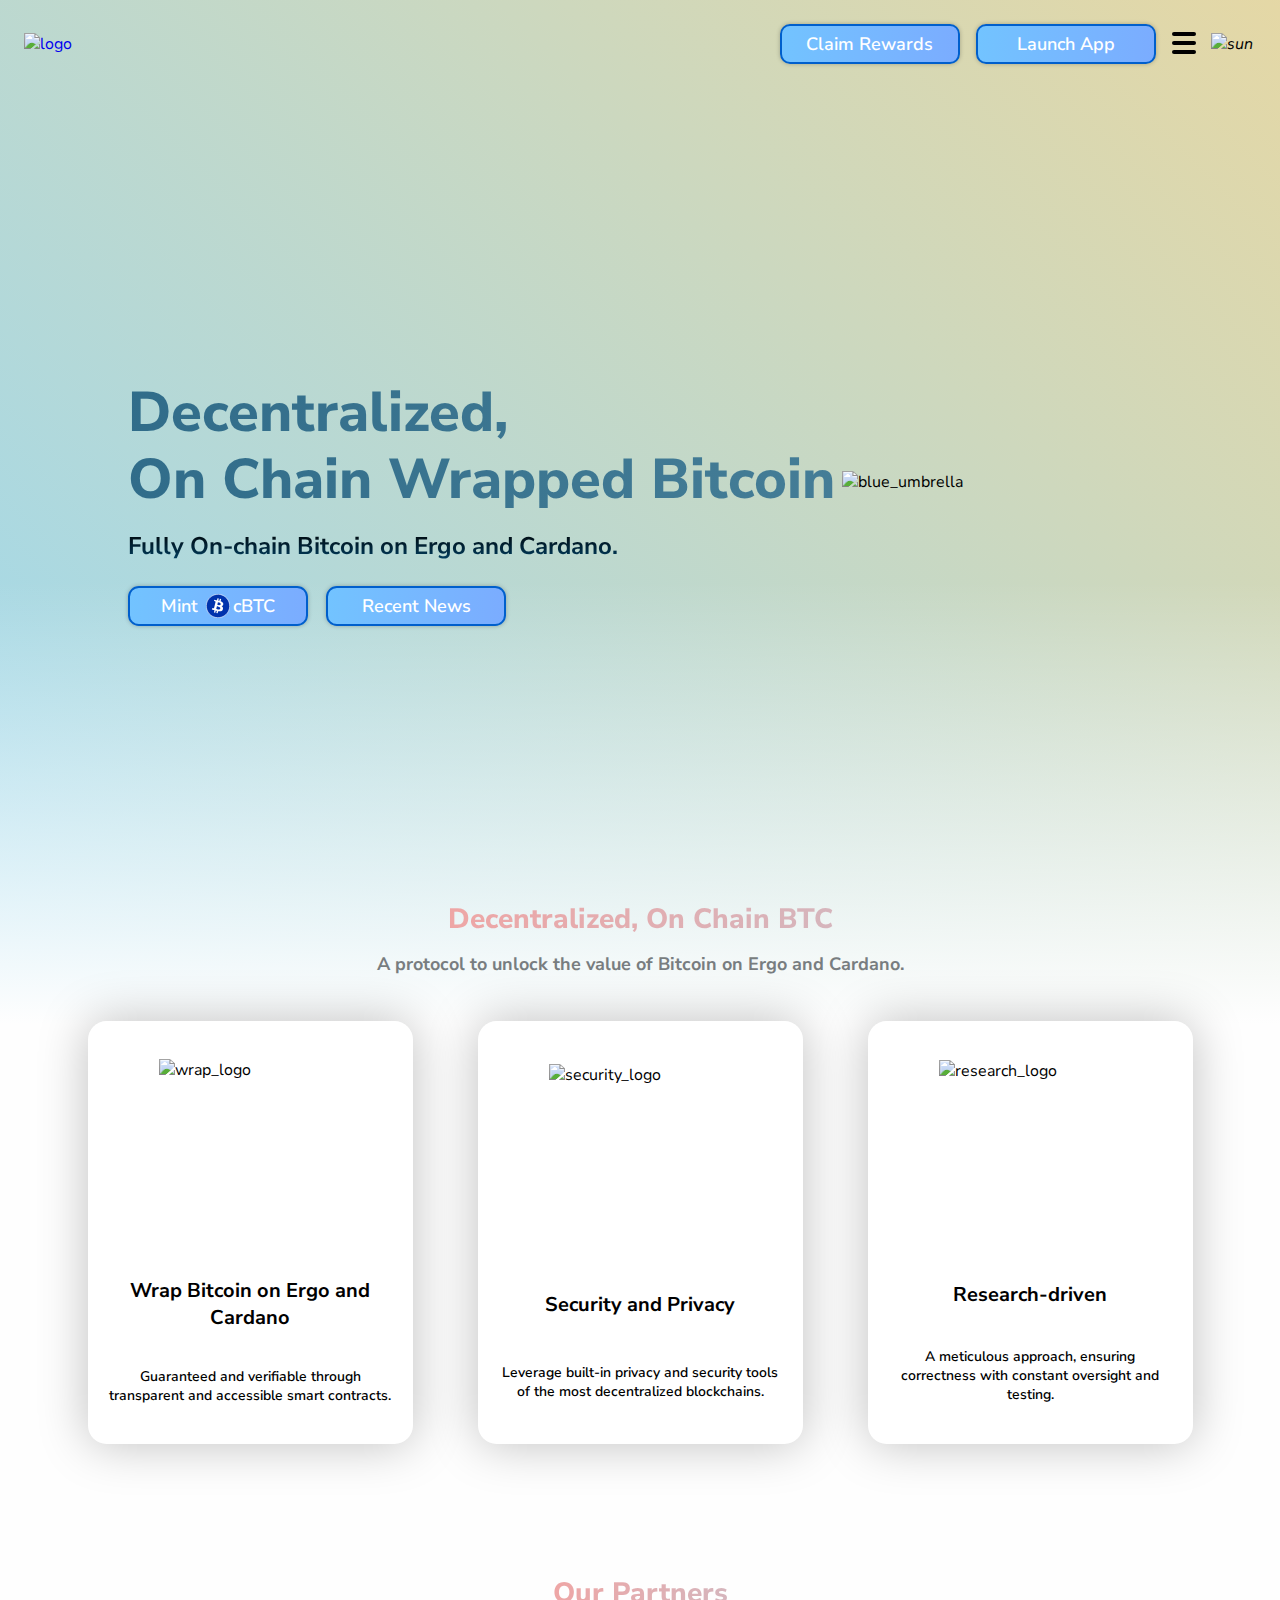
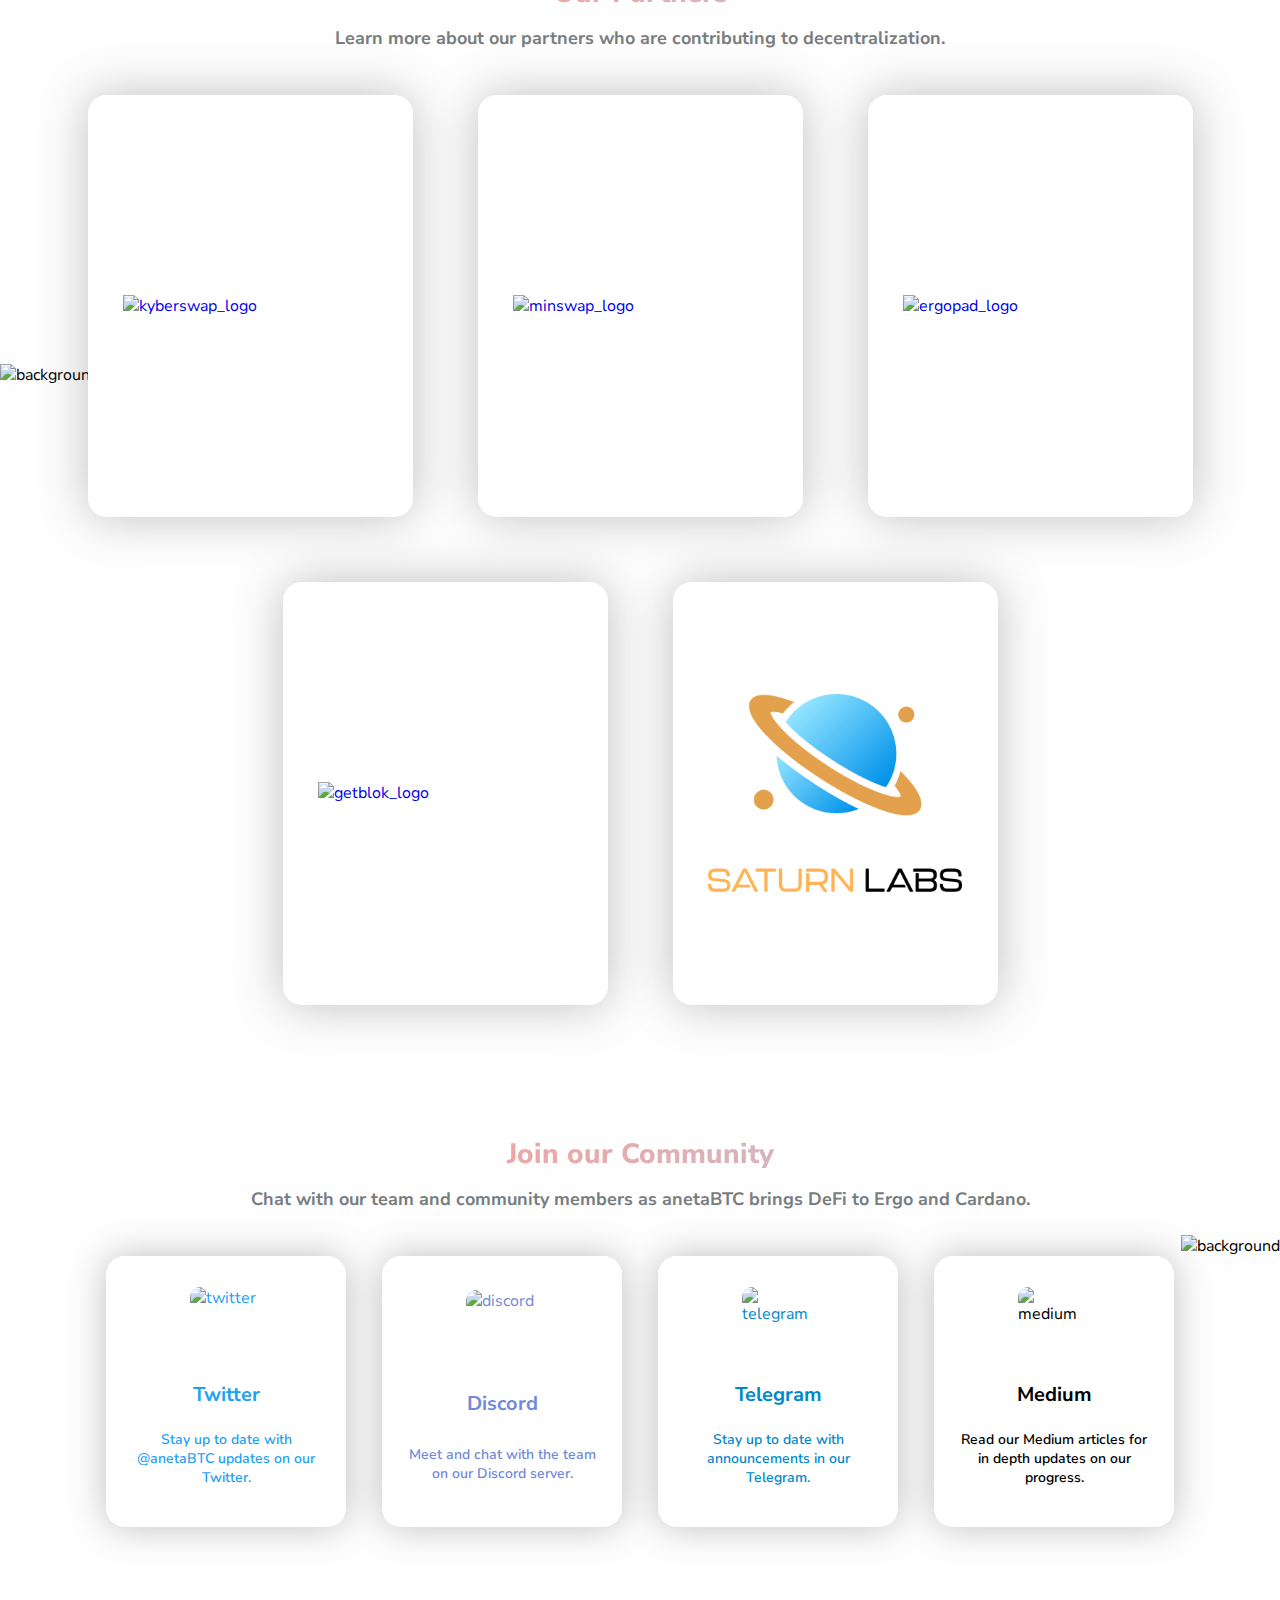
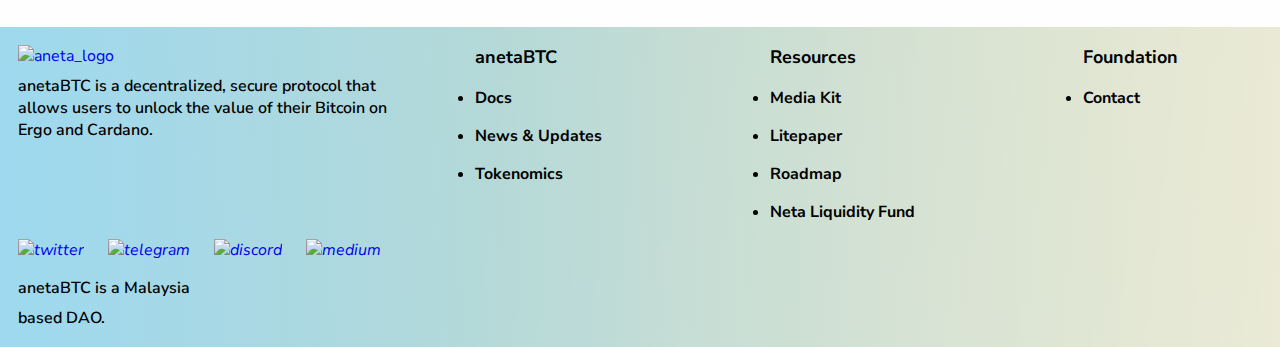
==== commit 221cf434: "maintenance team" ====
--- a/index.html
+++ b/index.html
@@ -329,9 +329,6 @@
           <nav>
             <ul>
               <h4>anetaBTC</h4>
-              <a href="./team/">
-                <li>Team</li>
-              </a>
               <a href="https://docs.anetabtc.io/" target="_blank">
                 <li>Docs</li>
               </a>
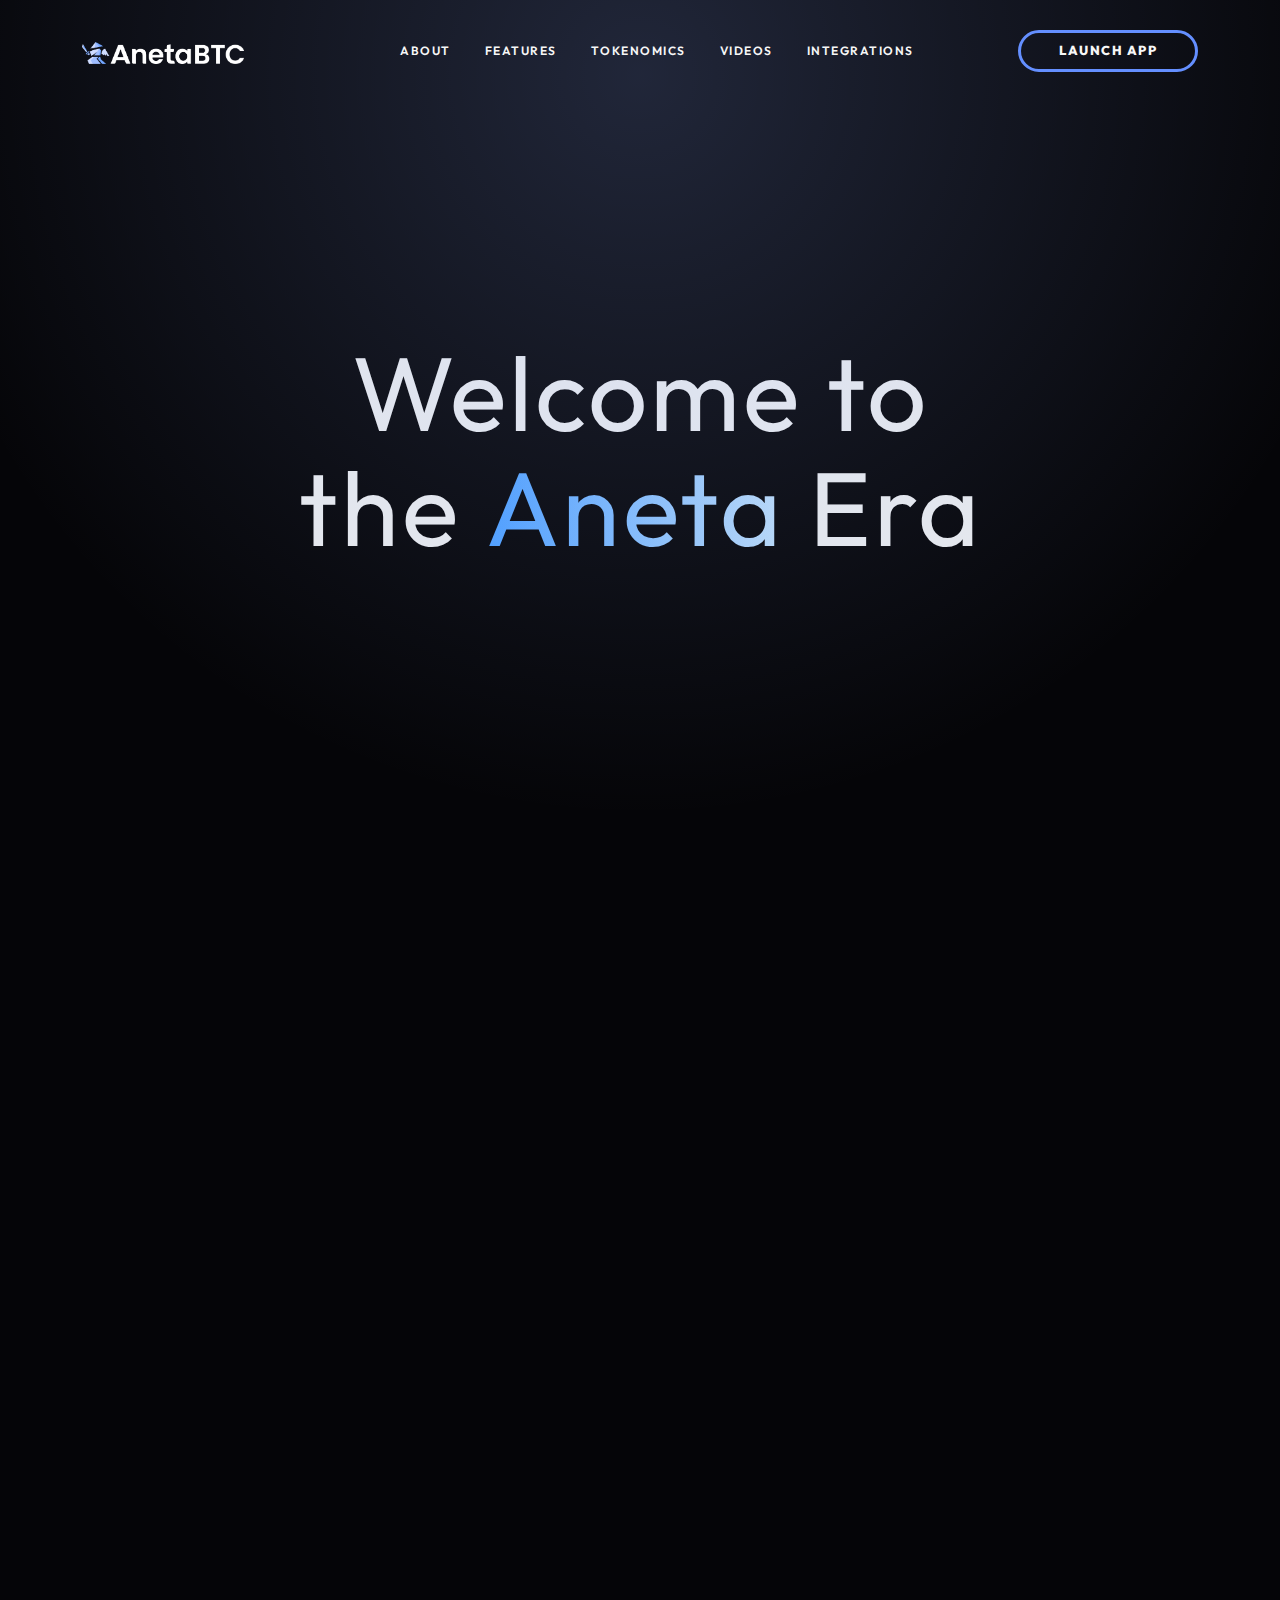
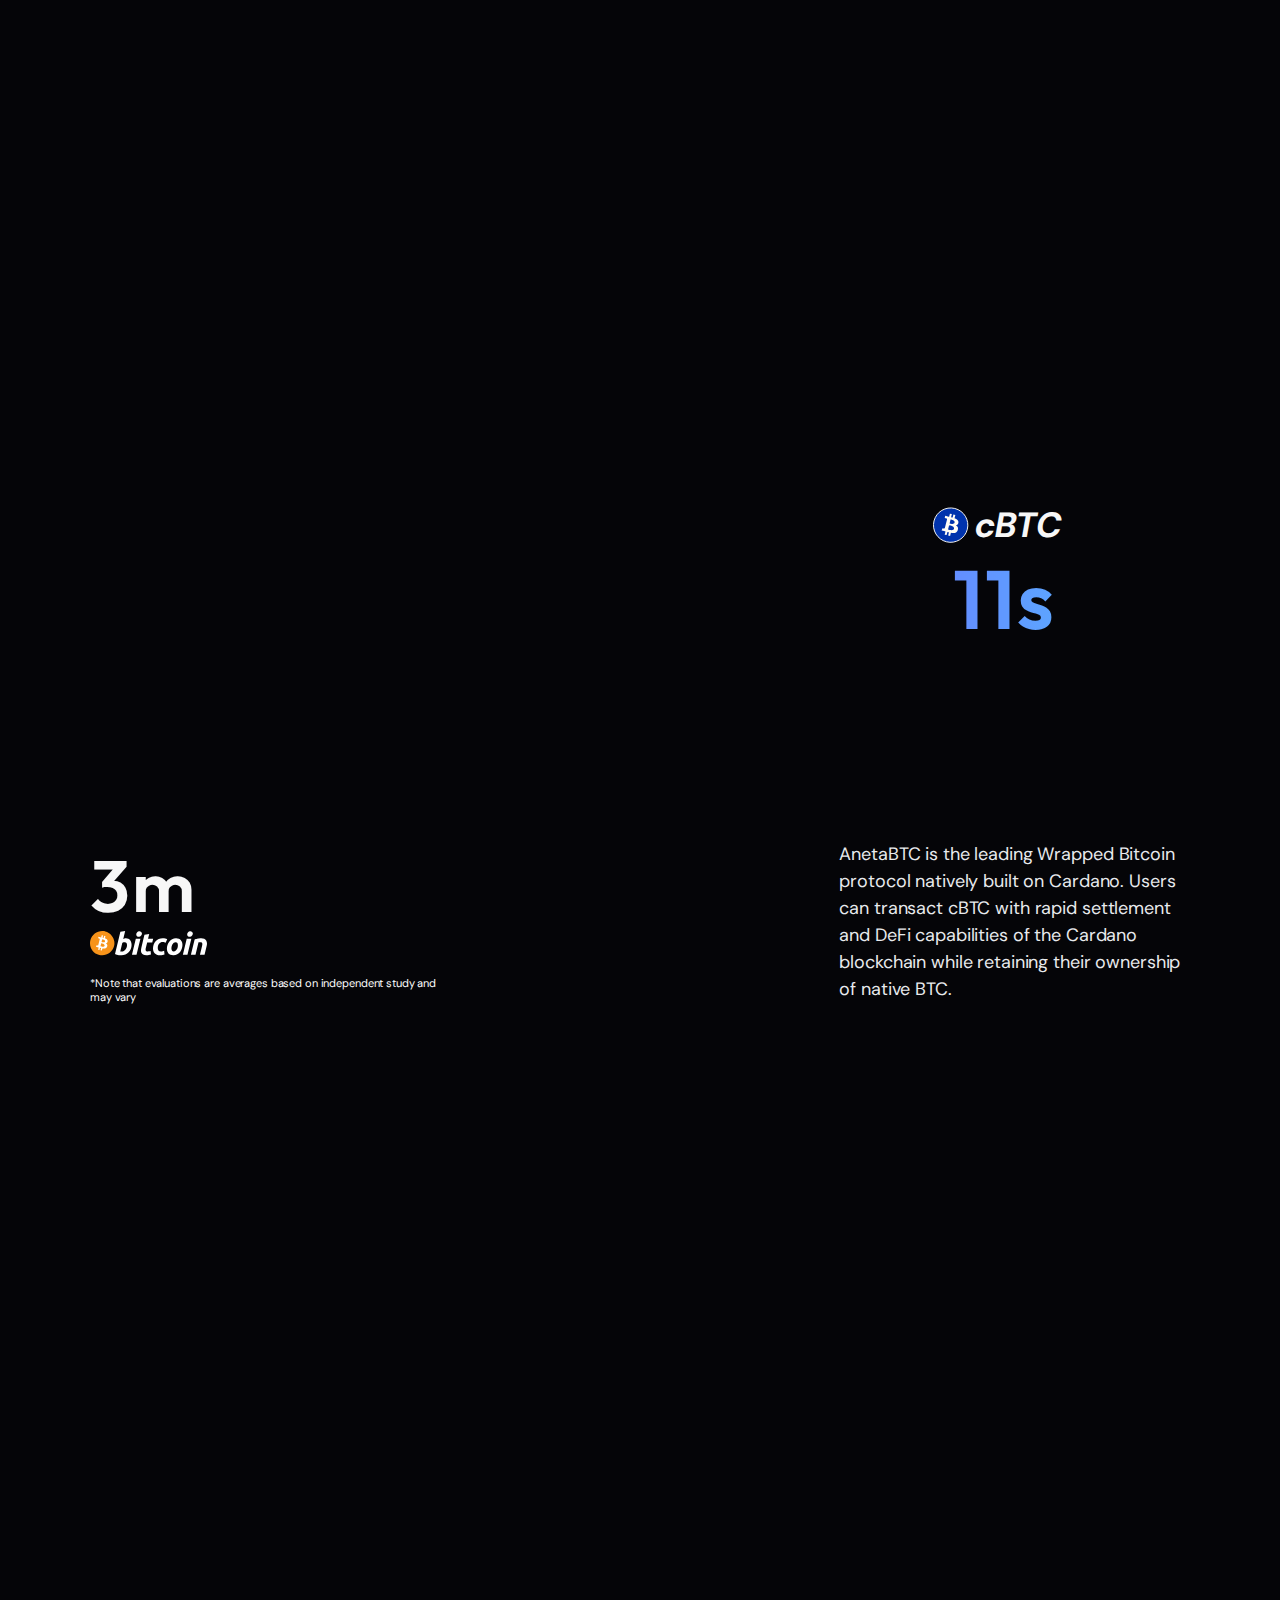
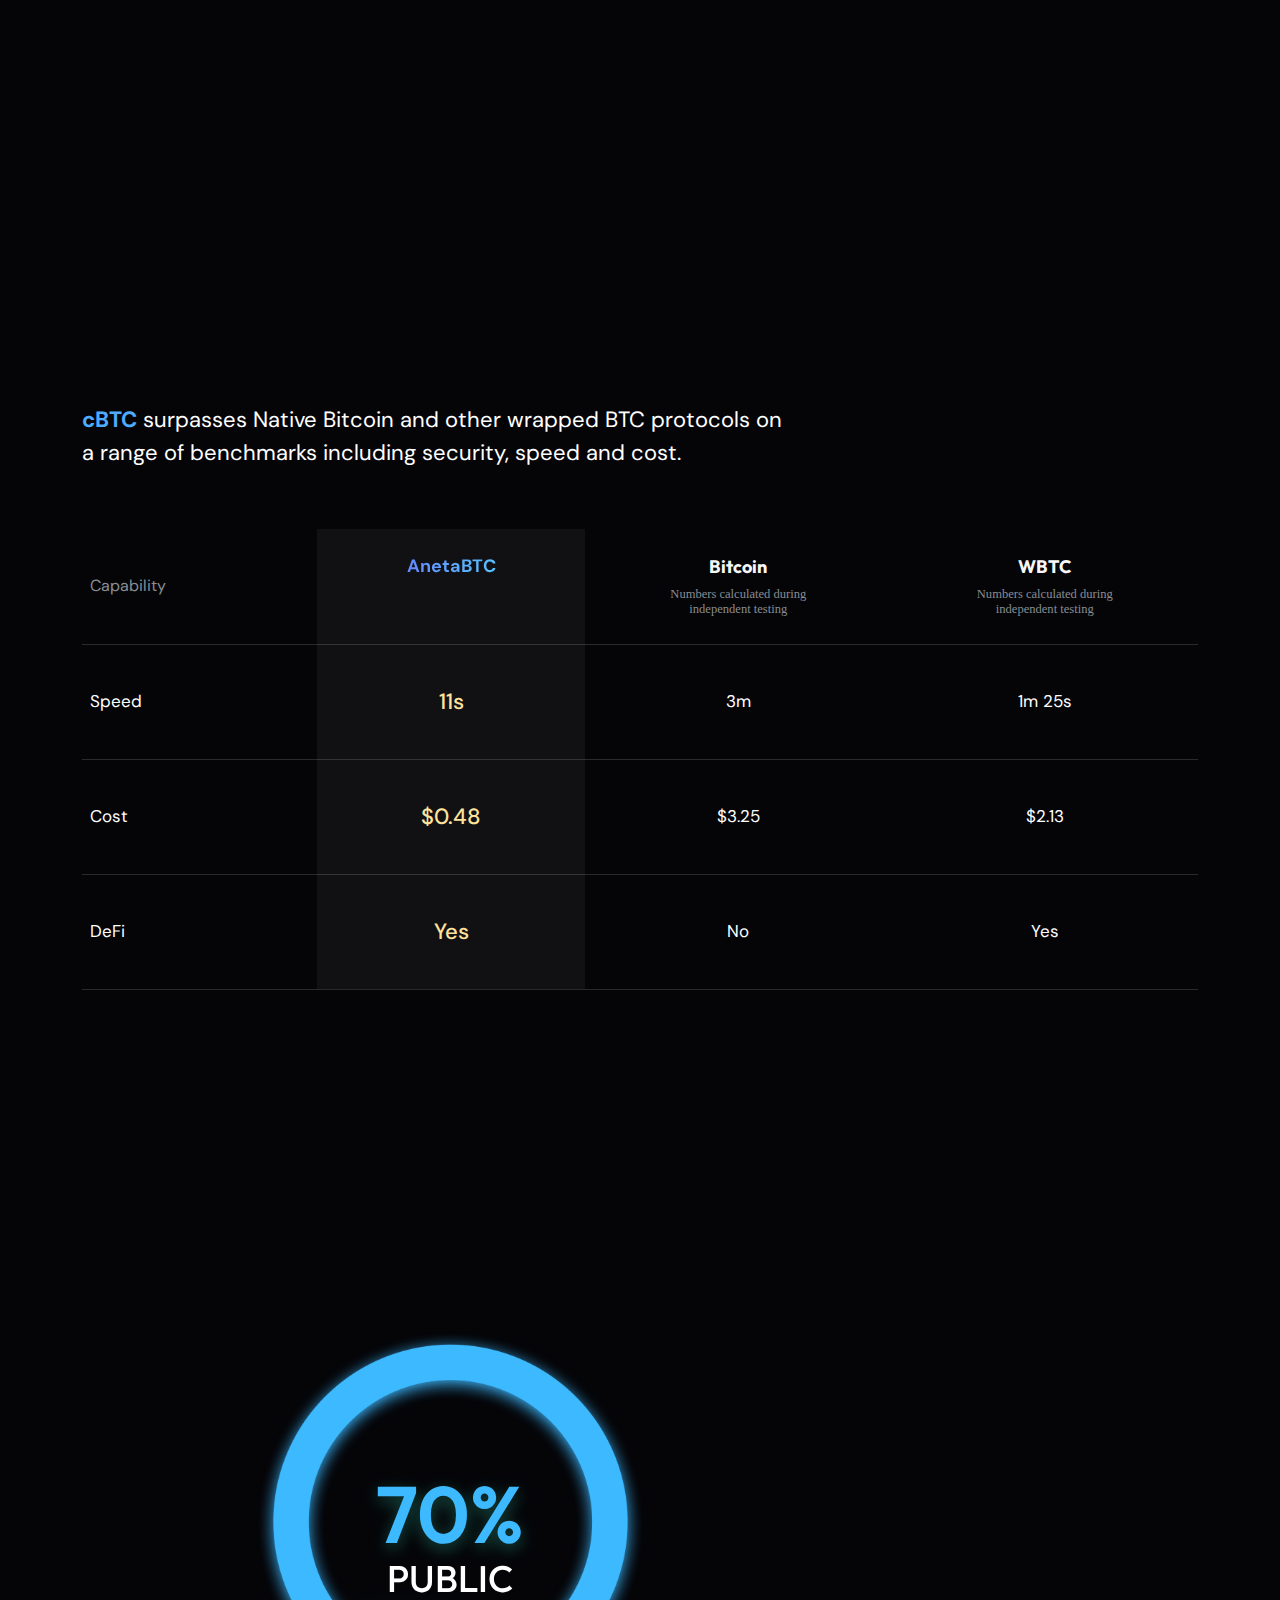
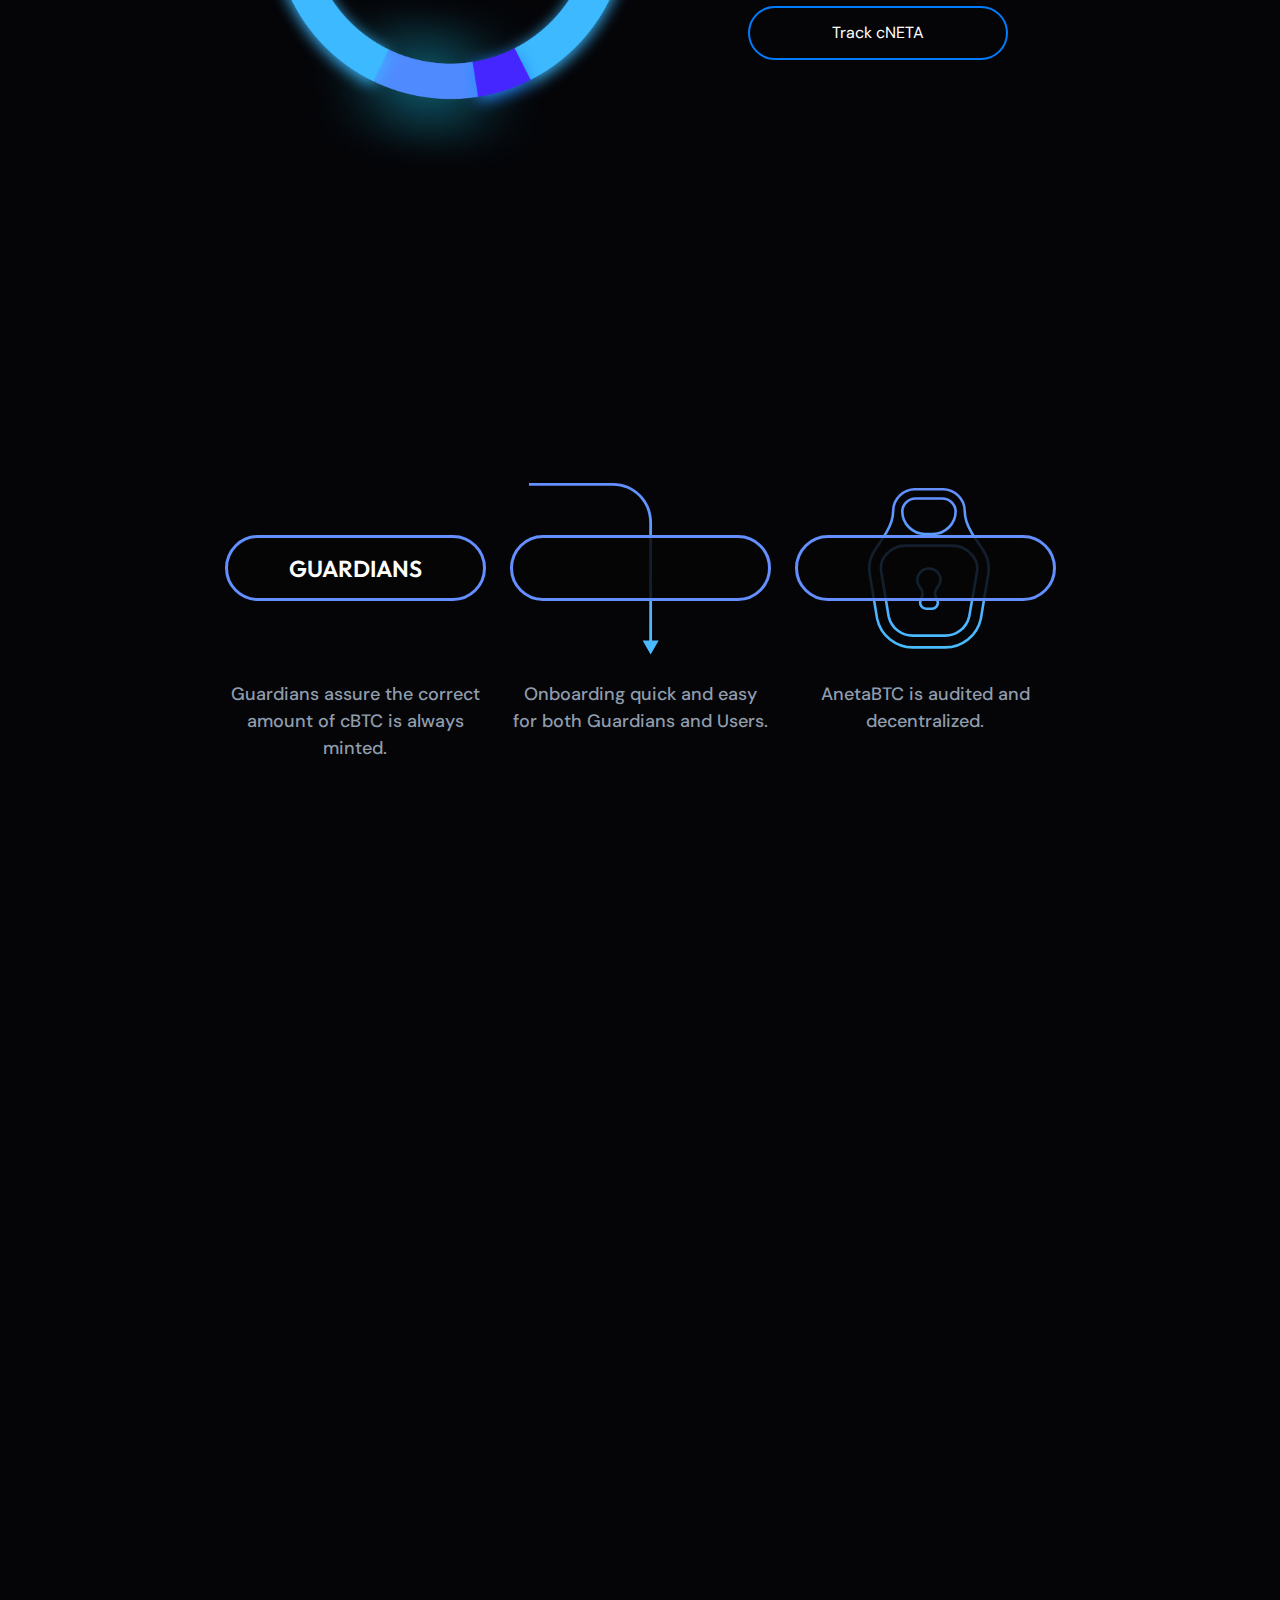
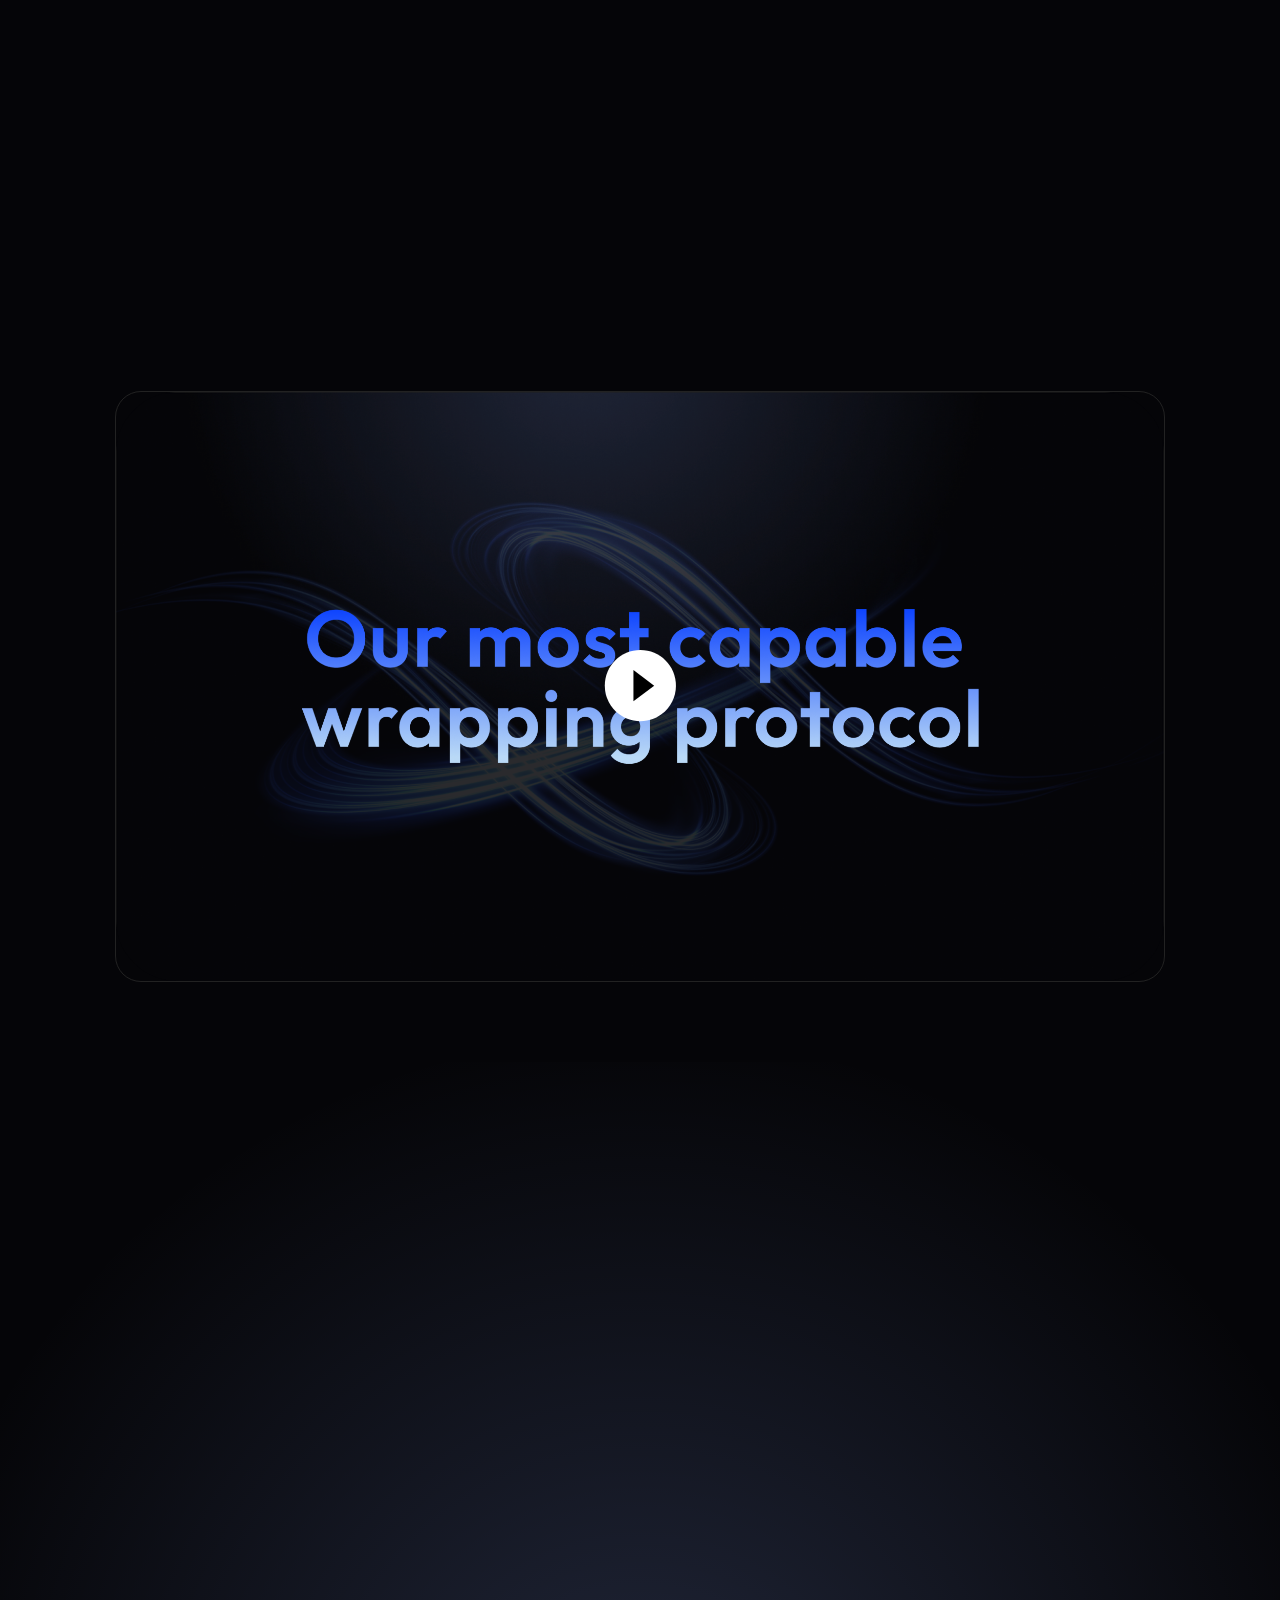
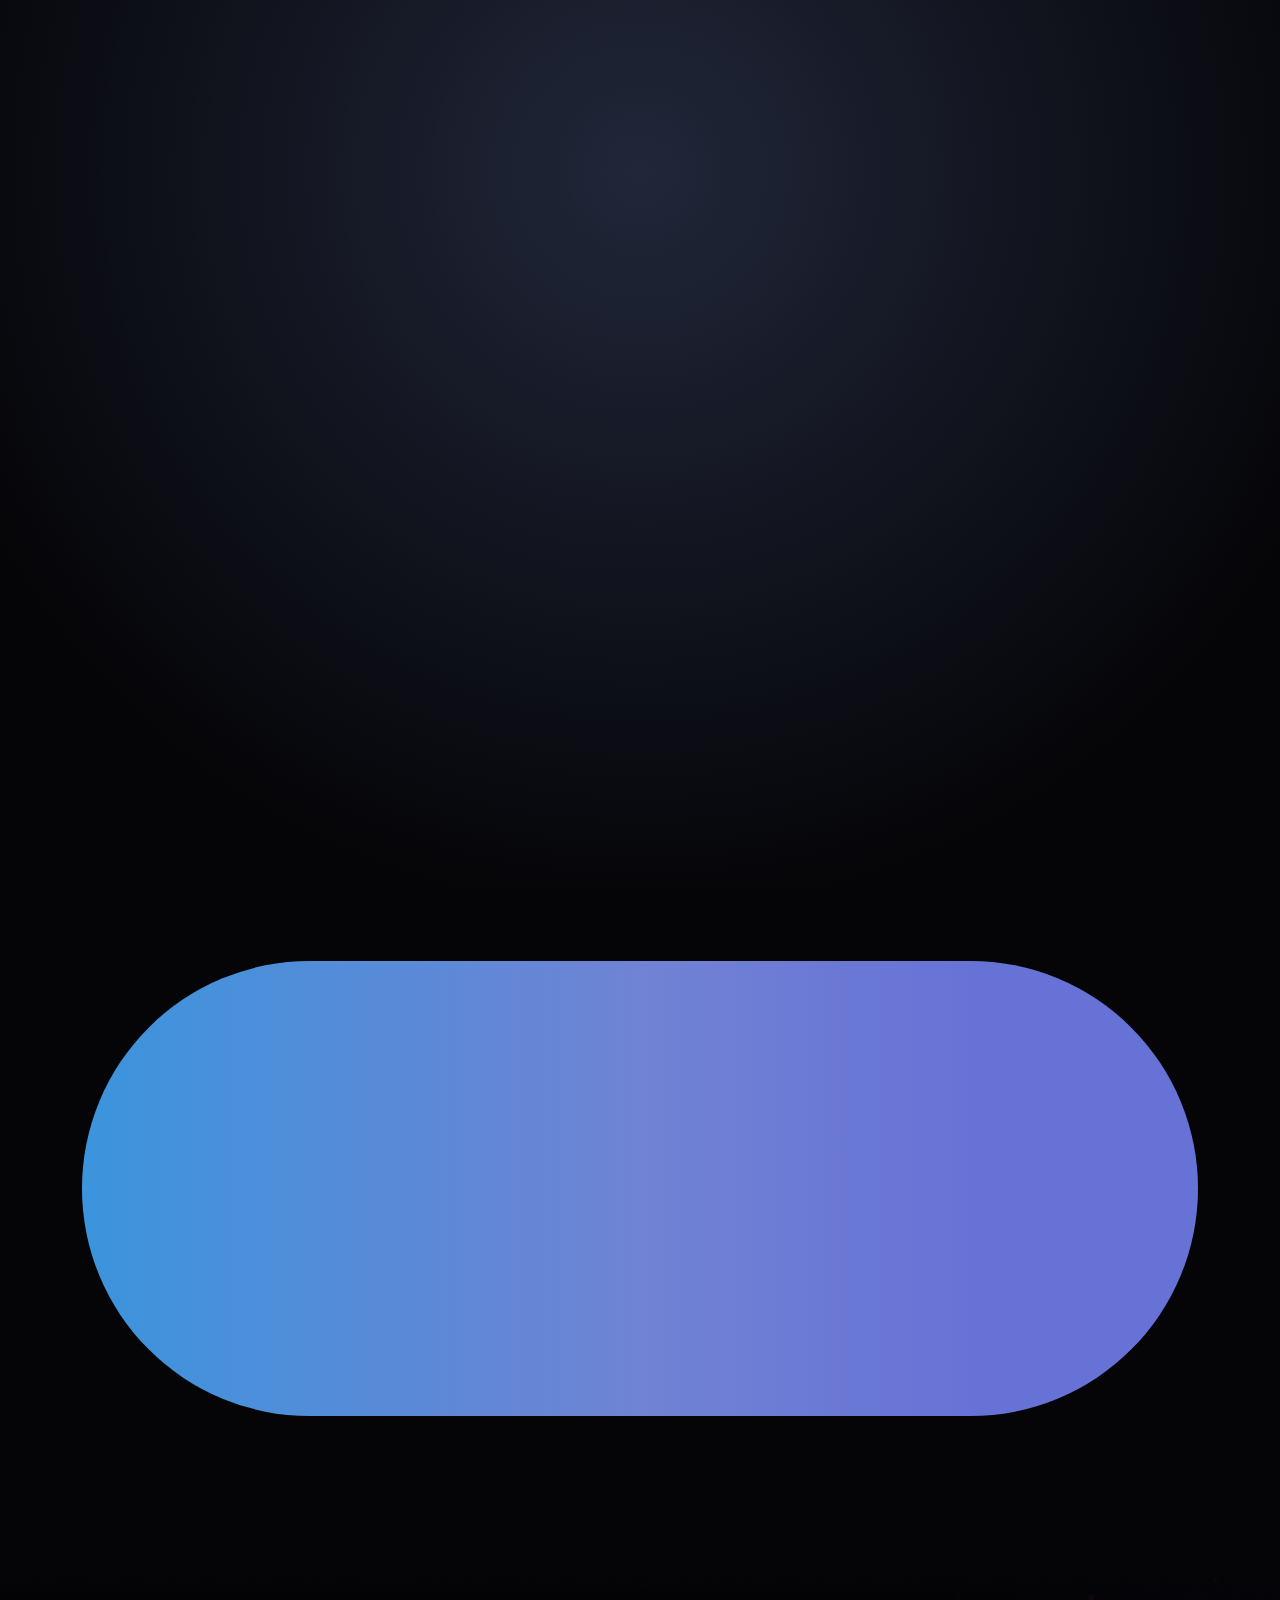
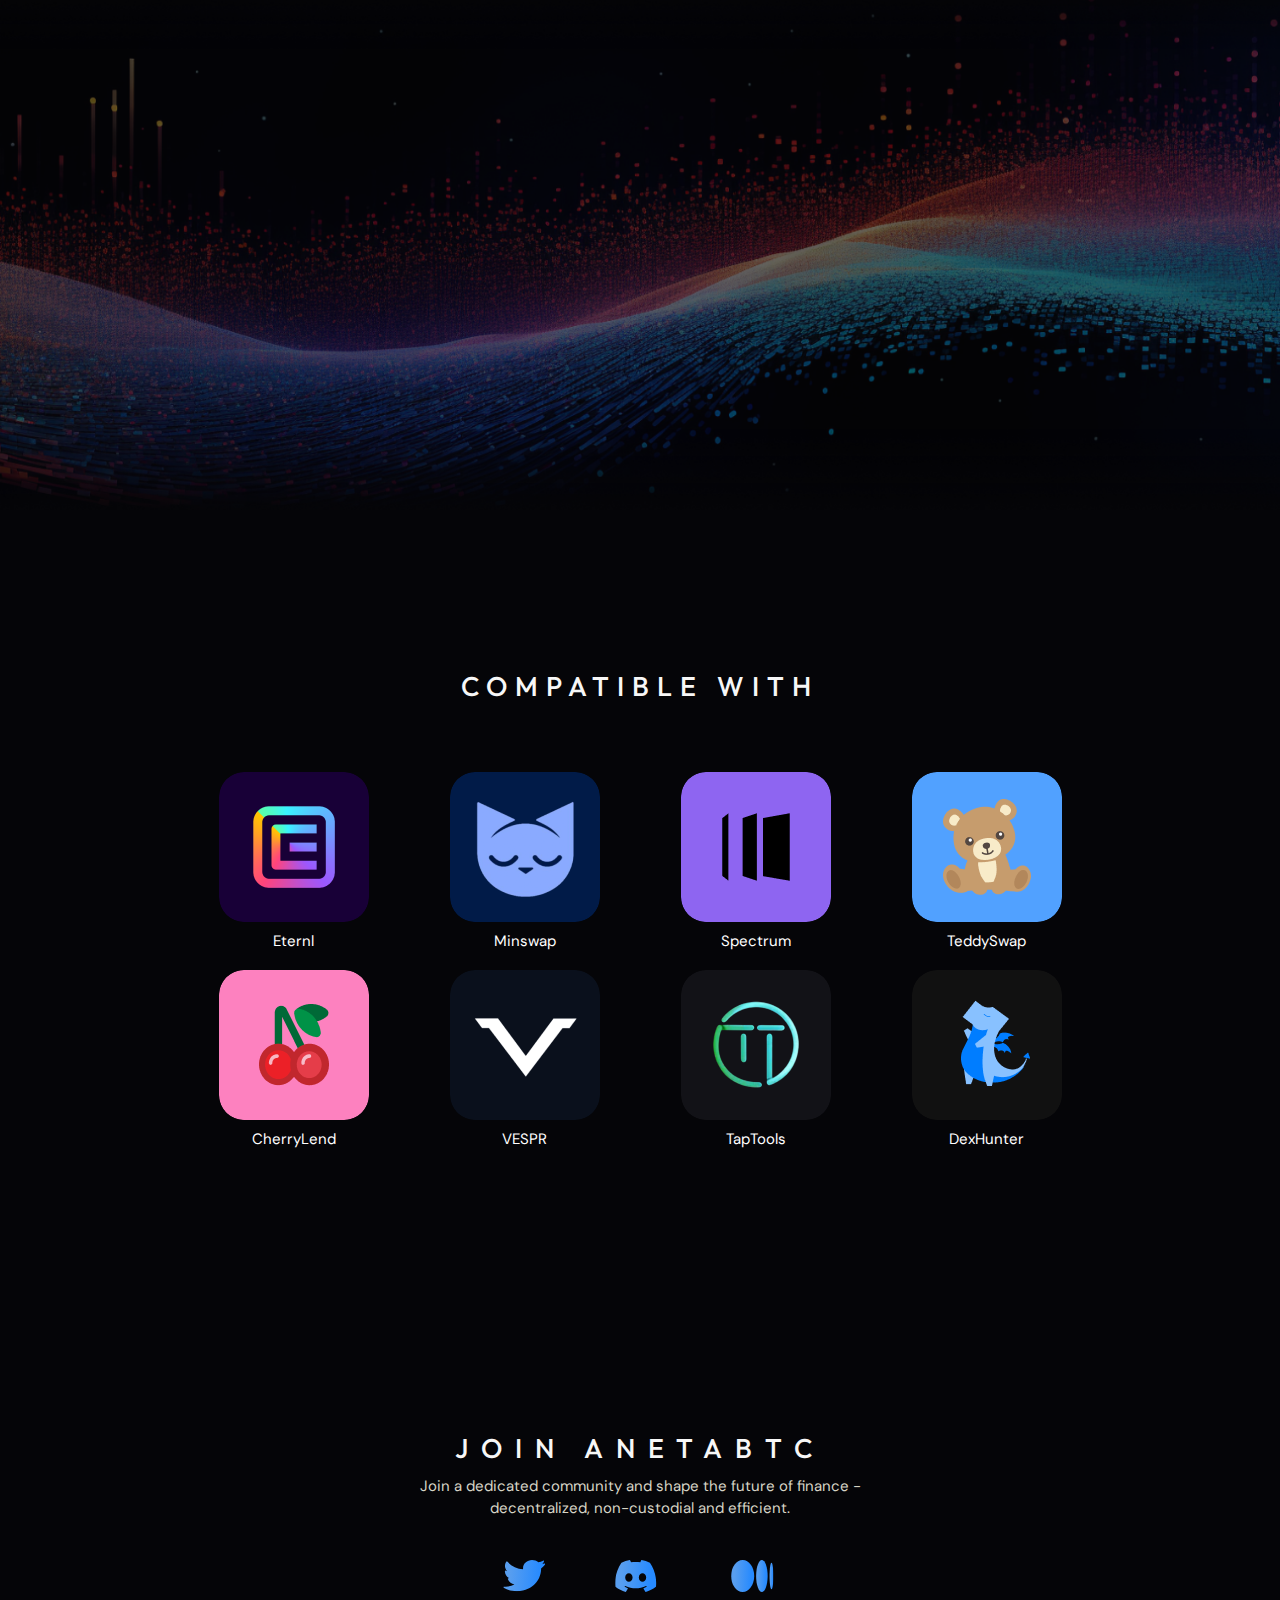
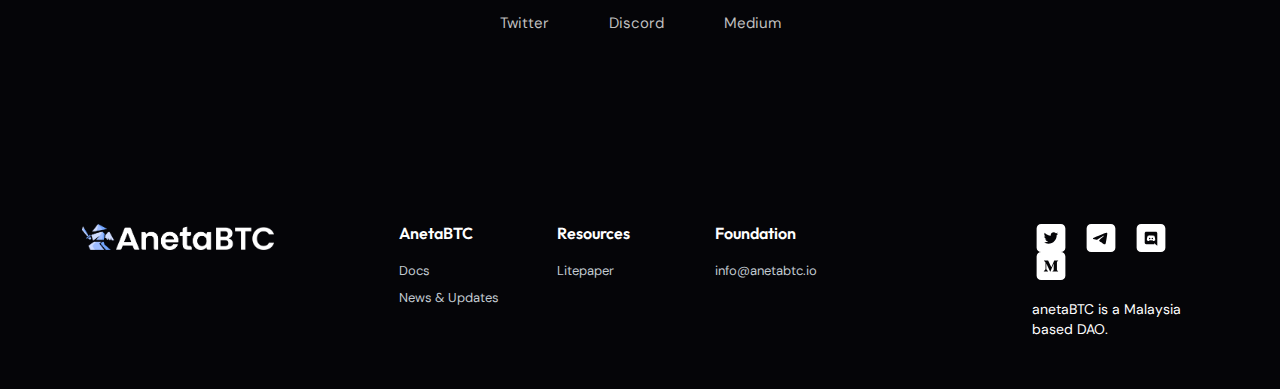
==== commit eef74433: "aneta version 2" ====
--- a/index.html
+++ b/index.html
@@ -1,451 +1,868 @@
 <!DOCTYPE html>
-<html lang="en">
-  <head>
-    <meta charset="UTF-8" />
-    <meta http-equiv="X-UA-Compatible" content="IE=edge" />
-    <meta name="viewport" content="width=device-width, initial-scale=1.0" />
-    <link
-      rel="stylesheet"
-      href="https://cdnjs.cloudflare.com/ajax/libs/font-awesome/6.1.2/css/all.min.css"
-      integrity="sha512-1sCRPdkRXhBV2PBLUdRb4tMg1w2YPf37qatUFeS7zlBy7jJI8Lf4VHwWfZZfpXtYSLy85pkm9GaYVYMfw5BC1A=="
-      crossorigin="anonymous"
-      referrerpolicy="no-referrer"
-    />
-    <link rel="stylesheet" href="./css/reset.css" />
-    <link rel="stylesheet" href="./sass/style.css" />
-    <title>Home | anetaBTC</title>
-    <link
-      rel="apple-touch-icon"
-      sizes="180x180"
-      href="./apple-touch-icon.png"
-    />
-    <link
-      rel="icon"
-      type="image/png"
-      sizes="32x32"
-      href="./favicon-32x32.png"
-    />
-    <link
-      rel="icon"
-      type="image/png"
-      sizes="16x16"
-      href="./favicon-16x16.png"
-    />
-    <link rel="shortcut icon" href="./favicon.ico" />
-    <link rel="manifest" href="./site.webmanifest" />
-    <link rel="mask-icon" href="./safari-pinned-tab.svg" color="#9BD9F2" />
-    <meta name="msapplication-TileColor" content="#9bd9f2" />
-    <meta name="theme-color" content="#ffffff" />
-    <script type="application/ld+json">
-      {
-        "@context": "https://schema.org",
-        "@type": "Organization",
-        "url": "https://anetabtc.io",
-        "logo": "https://anetabtc.io/img/icon_aneta.png"
+<html class="no-js" lang="">
+
+<head>
+
+  <meta charset="utf-8" />
+  <meta http-equiv="x-ua-compatible" content="ie=edge" />
+  <title> AnetaBTC </title>
+  <meta name="description" content="" />
+  <meta name="viewport" content="width=device-width, initial-scale=1" />
+  <!-- Favicons -->
+  <link rel="apple-touch-icon" sizes="180x180" href="assets/img/favicon/apple-touch-icon.png">
+  <link rel="icon" type="image/png" sizes="32x32" href="assets/img/favicon/favicon-32x32.png">
+  <link rel="icon" type="image/png" sizes="16x16" href="assets/img/favicon/favicon-16x16.png">
+  <link rel="manifest" href="assets/img/favicon/site.webmanifest">
+  <link rel="mask-icon" href="assets/img/favicon/safari-pinned-tab.svg" color="#5bbad5">
+  <meta name="msapplication-TileColor" content="#050508">
+  <meta name="theme-color" content="#050508">
+
+
+  <link rel="stylesheet" href="assets/css/bootstrap.min.css" />
+  <!-- Magnific Popup CSS -->
+  <link rel="stylesheet" href="assets/glightbox/css/glightbox.min.css">
+  <!--aos-->
+  <link rel="stylesheet" href="assets/css/aos.css">
+  <link rel="stylesheet" href="assets/css/main.css?v=55" />
+
+</head>
+
+<body>
+  <!--[if lte IE 9]>
+      <p class="browserupgrade">
+        You are using an <strong>outdated</strong> browser. Please
+        <a href="https://browsehappy.com/">upgrade your browser</a> to improve
+        your experience and security.
+      </p>
+    <![endif]-->
+
+  <!-- ======= herder start ======= -->
+  <header class="header">
+    <div class="navbar-area">
+      <div class="container">
+        <nav class="navbar navbar-expand-lg ">
+
+          <a class="navbar-brand" href="/">
+            <img src="assets/img/logo/logo.png" alt="logo">
+          </a>
+
+          <button class="navbar-toggler" type="button" data-bs-toggle="collapse"
+            data-bs-target="#navbarSupportedContent" aria-controls="navbarSupportedContent" aria-expanded="false"
+            aria-label="Toggle navigation">
+            <span class="toggler-icon"></span>
+            <span class="toggler-icon"></span>
+            <span class="toggler-icon"></span>
+          </button>
+
+          <div class="collapse navbar-collapse sub-menu-bar" id="navbarSupportedContent">
+            <ul id="nav" class="navbar-nav nav-center">
+
+              <li class="nav-item">
+                <a class="page-scroll" href="#about"> About </a>
+              </li>
+
+              <li class="nav-item">
+                <a class="page-scroll" href="#features"> Features </a>
+              </li>
+
+              <li class="nav-item">
+                <a class="page-scroll" href="#token"> Tokenomics </a>
+              </li>
+
+              <li class="nav-item">
+                <a class="page-scroll" href="#video"> Videos </a>
+              </li>
+
+
+              <li class="nav-item">
+                <a class="page-scroll" href="#int"> Integrations </a>
+              </li>
+
+            </ul>
+
+            <ul id="nav" class="navbar-nav nav-social ms-auto">
+
+              <li class="nav-item">
+                <a href="https://app.anetabtc.io/" target="_blank" class="apply-btn">
+                  LAUNCH APP
+                </a>
+              </li>
+
+            </ul>
+
+          </div>
+          <!--.collapse-->
+
+        </nav>
+
+      </div>
+      <!--.container-->
+
+
+    </div>
+    <!--.navbar-area-->
+
+  </header>
+  <!-- ======= herder end ======= -->
+
+
+  <section class="hero-area">
+    <div class="container">
+      <div class="hero-text">
+        <h1>
+          Welcome to <br>
+          the <span id="word"></span> Era
+        </h1>
+      </div><!-- /.hero-text -->
+    </div><!-- /.container -->
+  </section><!-- /.hero-area -->
+
+
+  <section class="stand">
+    <div class="container">
+      <div class="stand-txt">
+        <h2 data-aos="fade-up" data-aos-duration="3000">
+          Aneta is built from the ground up for
+          <span>Bitcoin Usability</span> — offering seamless
+          and convenient Bitcoin use for all.
+        </h2>
+      </div><!-- /.stand-txt -->
+    </div><!-- /.container -->
+  </section><!-- /.stand -->
+
+  <section class="meet" id="about">
+    <div class="container">
+      <div class="sec-t">
+        <h2 data-aos="fade-down" data-aos-duration="3000">
+          Meet <span>Aneta V2</span> — <br>
+          Our most advanced Wrapping Protocol.
+        </h2>
+      </div><!-- /.sec-t -->
+
+      <div class="row-wrapper svg-section">
+
+        <svg xmlns="http://www.w3.org/2000/svg" class="graph-line" viewBox="0 0 802 372" fill="none">
+          <path
+            d="M0.499282 369.902L49.9926 351.303L73.5064 333.455L91.0326 329.567L114.093 324.451L150.105 289.713L167.631 285.825L189.583 286.156L213.389 260.07L242.535 264.006L265.045 248.61L282.076 232.943L308.25 217.478L324.304 203.514L348.074 204.185L369.983 180.006L396.132 165.288L437.934 147.841L452.825 140.823L473.119 136.321L484.508 124.878L526.939 115.464C537.238 108.969 558.956 95.2841 563.448 92.5042C567.938 89.7252 595.895 72.1798 609.312 63.7544L640.676 56.7958L727.942 21.8327L776.964 7.24155L800.947 1.92091"
+            stroke="url(#paint0_linear_1355_48)" stroke-width="3" />
+          <defs>
+            <linearGradient id="paint0_linear_1355_48" x1="90.2433" y1="-339.819" x2="725.547" y2="-317.207"
+              gradientUnits="userSpaceOnUse">
+              <stop stop-color="#FFD464" />
+              <stop offset="1" stop-color="#56C2FF" />
+            </linearGradient>
+          </defs>
+        </svg>
+
+        <div class="row justify-content-end">
+          <div class="col-lg-3">
+            <div class="bt">
+              <div class="bt-f">
+                <svg xmlns="http://www.w3.org/2000/svg" viewBox="0 0 42 42" fill="none">
+                  <path
+                    d="M1.15502 16.3097L1.15505 16.3095C3.83102 5.57118 14.7072 -0.963904 25.4436 1.713L25.4436 1.71301C36.1825 4.38992 42.7171 15.2667 40.0399 26.0045C37.3627 36.7415 26.4866 43.2761 15.7469 40.5985C5.01174 37.9216 -1.52344 27.0461 1.15502 16.3097ZM0.616992 16.1754L0.617026 16.1754L0.616992 16.1754Z"
+                    fill="#0033AD" stroke="#FFFDF5" stroke-width="1.10903" />
+                  <path
+                    d="M29.6713 18.2202C30.0814 15.4795 27.9944 14.0062 25.1408 13.0233L26.0664 9.3107L23.8063 8.7475L22.9051 12.3623C22.3109 12.2142 21.7006 12.0746 21.0943 11.9362L22.0019 8.29758L19.7431 7.73438L18.8167 11.4457C18.3249 11.3337 17.8421 11.223 17.3735 11.1065L17.3761 11.0949L14.2591 10.3167L13.6579 12.7305C13.6579 12.7305 15.3348 13.1147 15.2994 13.1385C16.2148 13.367 16.3802 13.9727 16.3525 14.4529L15.2981 18.6824C15.3612 18.6985 15.4429 18.7216 15.5331 18.7577C15.4577 18.739 15.3773 18.7184 15.2942 18.6985L13.8162 24.6233C13.7042 24.9014 13.4203 25.3185 12.7805 25.1602C12.803 25.193 11.1376 24.7501 11.1376 24.7501L10.0156 27.337L12.9568 28.0701C13.504 28.2072 14.0402 28.3508 14.5681 28.4859L13.6327 32.2411L15.8903 32.8043L16.8166 29.0891C17.4333 29.2564 18.032 29.4109 18.6178 29.5564L17.6947 33.2542L19.9548 33.8174L20.8902 30.0693C24.7442 30.7986 27.6423 30.5045 28.8622 27.019C29.8452 24.2127 28.8133 22.5939 26.7855 21.5383C28.2622 21.1978 29.3746 20.2265 29.6713 18.2202ZM24.5073 25.4608C23.8089 28.2671 19.0832 26.75 17.5512 26.3696L18.7923 21.3948C20.3243 21.7771 25.2373 22.534 24.5073 25.4608ZM25.2064 18.1797C24.5691 20.7324 20.6359 19.4355 19.36 19.1175L20.4853 14.6054C21.7612 14.9234 25.8701 15.5169 25.2064 18.1797Z"
+                    fill="#FFFDF5" />
+                </svg>
+                <span>cBTC</span>
+              </div><!-- /.bt-f -->
+              <h5>11s</h5>
+            </div><!-- /.bt -->
+          </div><!-- /.col-lg-3 -->
+        </div><!-- /.row -->
+
+        <div class="mid-row">
+          <div class="row gy-2 justify-content-between align-items-center">
+            <div class="col-lg-4">
+              <div class="bt-d">
+                <h5>3m</h5>
+                <div class="btd-f">
+                  <svg xmlns="http://www.w3.org/2000/svg" width="117" height="25" viewBox="0 0 117 25" fill="none">
+                    <path
+                      d="M24.0713 15.0894C22.4478 21.6023 15.824 25.5725 9.27657 23.9574C2.72946 22.3426 -1.26163 15.7532 0.361956 9.24031C1.98554 2.72716 8.60933 -1.24333 15.1564 0.371764C15.1674 0.374498 15.1787 0.377232 15.1897 0.380239C21.7195 2.01037 25.6922 8.58913 24.0713 15.0894Z"
+                      fill="#F7931A" />
+                    <path
+                      d="M14.9919 10.396C14.6102 11.9149 12.282 11.1363 11.5263 10.9504L12.1941 8.29266C12.9383 8.475 15.3736 8.8241 14.9804 10.396H14.9919ZM14.5759 14.6907C14.1636 16.3457 11.3622 15.4501 10.4537 15.2257L11.1902 12.2908C12.0987 12.5185 15.007 12.9627 14.5759 14.6907ZM17.6293 10.419C17.8697 8.80141 16.6331 7.93208 14.9576 7.35498L15.5072 5.16416L14.1524 4.83009L13.6181 6.96406C13.2669 6.87685 12.9044 6.7932 12.5455 6.71337L13.0798 4.55672L11.7401 4.22266L11.1904 6.41348L10.3355 6.22376L8.48438 5.76422L8.12932 7.18822C8.12932 7.18822 9.12167 7.41594 9.1027 7.43125C9.48167 7.47691 9.75813 7.81179 9.72872 8.19069L9.1027 10.6852C9.1497 10.6959 9.19586 10.7109 9.24011 10.7309L9.09886 10.6929L8.22468 14.1899C8.14279 14.4458 7.86797 14.5866 7.61047 14.5051H7.6102C7.6102 14.524 6.63297 14.2659 6.63297 14.2659L5.96875 15.7848L7.71298 16.214L8.66713 16.4608L8.11366 18.6743L9.45336 19.0084L10.003 16.8176C10.3641 16.9163 10.7194 17.0073 11.0679 17.0909L10.526 19.2894L11.8657 19.6197L12.4191 17.41C14.7091 17.8394 16.4229 17.668 17.1481 15.6103C17.7321 13.9548 17.1176 13.0018 15.9153 12.3791C16.793 12.1779 17.4421 11.6196 17.629 10.4198L17.6293 10.419Z"
+                      fill="white" />
+                    <path
+                      d="M31.798 20.5028C32.5114 20.505 33.2133 20.3243 33.8363 19.9788C34.4774 19.6387 35.0413 19.1704 35.4928 18.6042C35.9633 18.0055 36.3332 17.335 36.5882 16.6184C36.8573 15.8781 36.9938 15.0971 36.9927 14.3101C37.0356 13.5115 36.8641 12.716 36.4964 12.0052C36.1683 11.4547 35.5574 11.1739 34.672 11.1739C34.2861 11.187 33.9025 11.2392 33.5268 11.3295C33.0605 11.4331 32.629 11.6556 32.2748 11.9749L30.2519 20.3888L30.5764 20.4495C30.6729 20.473 30.7716 20.4883 30.8702 20.4952C30.9969 20.5107 31.1244 20.517 31.2519 20.514L31.7977 20.5025L31.798 20.5028ZM35.8171 7.3505C36.7006 7.33027 37.5778 7.5096 38.3819 7.87455C39.0799 8.20561 39.6933 8.68976 40.1759 9.29091C40.67 9.91256 41.0333 10.6263 41.2446 11.3904C41.476 12.233 41.5901 13.1028 41.5843 13.9763C41.5832 16.6936 40.5244 19.3046 38.6301 21.2625C37.7117 22.1997 36.619 22.9498 35.4126 23.4722C34.1476 24.0261 32.7793 24.3085 31.3973 24.3H30.4201C29.8889 24.2828 29.3585 24.2374 28.8322 24.1633C28.1894 24.0706 27.5524 23.9441 26.9239 23.7836C26.2649 23.628 25.6252 23.4014 25.0156 23.1078L30.3783 0.759435L35.1685 0L33.2603 7.93169C33.6576 7.7529 34.0701 7.60938 34.4931 7.50276C34.9289 7.39724 35.3766 7.34475 35.8251 7.34721L35.8174 7.35104L35.8171 7.3505Z"
+                      fill="white" />
+                    <path
+                      d="M48.7586 5.71925C48.1342 5.72527 47.5255 5.52625 47.0256 5.15364C46.4958 4.73675 46.2094 4.08475 46.2622 3.41471C46.26 2.99672 46.3496 2.5831 46.5254 2.20338C46.6939 1.83351 46.9305 1.49863 47.224 1.21623C47.5172 0.939027 47.8569 0.715407 48.2279 0.555483C48.6137 0.390638 49.0295 0.306712 49.4492 0.308626C50.0691 0.306712 50.6721 0.506822 51.1667 0.878065C51.6955 1.29578 51.9816 1.94723 51.9302 2.617C51.9335 3.03608 51.845 3.45079 51.6707 3.83188C51.5023 4.19984 51.2668 4.53308 50.976 4.81521C50.6836 5.0935 50.344 5.31712 49.9721 5.47595C49.5863 5.6408 49.1705 5.72363 48.7509 5.71898H48.7586V5.71925ZM46.5334 23.8648H41.9531L45.8233 7.68974H50.4302L46.5331 23.8648H46.5334Z"
+                      fill="white" />
+                    <path
+                      d="M54.4461 3.66225L59.236 2.92578L58.0453 7.69097H63.1755L62.2513 11.4422H57.1634L55.8047 17.0844C55.6871 17.5163 55.6143 17.9592 55.5871 18.4062C55.5591 18.7676 55.6129 19.1306 55.7435 19.4688C55.8712 19.7722 56.1079 20.0174 56.4077 20.156C56.8391 20.3458 57.3102 20.4321 57.7817 20.4067C58.2649 20.4084 58.7469 20.3611 59.2207 20.2662C59.6975 20.1735 60.1671 20.0467 60.6252 19.8865L60.9687 23.3947C60.3111 23.6298 59.6392 23.8242 58.9571 23.9756C58.1143 24.1536 57.2538 24.2364 56.3923 24.2225C54.9685 24.2225 53.8692 24.0098 53.083 23.5921C52.3476 23.22 51.7584 22.6131 51.4113 21.8682C51.0725 21.0779 50.9246 20.2195 50.9801 19.3622C51.0315 18.3564 51.1758 17.3575 51.4113 16.3777L54.4458 3.64694V3.66225H54.4461Z"
+                      fill="white" />
+                    <path
+                      d="M63.0039 17.4075C62.9943 16.0658 63.2241 14.7323 63.6833 13.4704C64.1139 12.2771 64.7754 11.1795 65.6298 10.2394C66.4913 9.30688 67.5389 8.56466 68.706 8.05947C69.9789 7.51272 71.3538 7.23962 72.7402 7.25875C73.5773 7.24891 74.4127 7.33666 75.2289 7.52037C75.9151 7.68221 76.5827 7.91376 77.2213 8.21146L75.6299 11.7692C75.2177 11.6021 74.7901 11.4583 74.3473 11.3249C73.8194 11.1787 73.2728 11.1109 72.7251 11.1237C71.3412 11.074 70.01 11.656 69.1105 12.7033C68.2174 13.7484 67.7692 15.1533 67.767 16.9179C67.7249 17.8129 67.9624 18.6987 68.4463 19.4545C68.8989 20.1 69.7341 20.4223 70.9501 20.4223C71.533 20.4228 72.1139 20.3605 72.6831 20.2364C73.1907 20.1287 73.6881 19.975 74.1679 19.7768L74.5076 23.4373C73.8832 23.6724 73.2462 23.8728 72.5993 24.0368C71.7779 24.2211 70.9375 24.308 70.0954 24.2955C68.9778 24.3277 67.8654 24.1405 66.8205 23.7446C65.99 23.4116 65.2423 22.9026 64.6297 22.2528C64.0485 21.6229 63.619 20.8695 63.3741 20.0502C63.115 19.188 62.9863 18.2922 62.9924 17.3925L63.0039 17.4078V17.4075Z"
+                      fill="white" />
+                    <path
+                      d="M85.6022 11.1398C84.9564 11.1308 84.3251 11.335 83.8082 11.7207C83.2841 12.1242 82.8444 12.6264 82.5144 13.1978C82.1514 13.806 81.8787 14.4638 81.7053 15.15C81.5374 15.8077 81.45 16.4829 81.4459 17.1617C81.4047 17.9903 81.5742 18.8154 81.9384 19.5614C82.2706 20.1347 82.8659 20.4234 83.7323 20.4234C84.3792 20.4343 85.0113 20.2284 85.5263 19.8386C86.0515 19.4351 86.492 18.9329 86.824 18.3621C87.1818 17.753 87.4478 17.0956 87.6143 16.4099C87.7803 15.7508 87.8677 15.074 87.8735 14.3938C87.9164 13.5657 87.7462 12.7399 87.381 11.9941C87.049 11.4247 86.4497 11.136 85.587 11.136L85.6024 11.1398H85.6022ZM83.3122 24.2998C82.3396 24.3222 81.3725 24.1544 80.4648 23.8061C79.7011 23.5065 79.019 23.0335 78.4724 22.4239C77.9349 21.8099 77.5301 21.0928 77.2817 20.3167C77.0118 19.4466 76.8827 18.539 76.9 17.6286C76.903 16.3749 77.105 15.1292 77.4996 13.9381C77.8824 12.7393 78.4801 11.6193 79.2625 10.6311C80.0485 9.6431 81.026 8.82188 82.1365 8.21635C83.3319 7.57693 84.6725 7.2538 86.0298 7.27841C86.9966 7.26091 87.9584 7.42876 88.862 7.77212C89.6265 8.06682 90.3124 8.53347 90.8656 9.13517C91.3999 9.75081 91.8038 10.4676 92.0528 11.2423C92.3246 12.1133 92.4535 13.0223 92.4345 13.9343C92.4307 15.1869 92.2336 16.4318 91.8506 17.6248C91.4743 18.8252 90.8876 19.9496 90.1176 20.9471C89.3432 21.9392 88.3695 22.7604 87.2587 23.3583C86.0449 24.001 84.687 24.3252 83.3122 24.2998Z"
+                      fill="white" />
+                    <path
+                      d="M99.6685 5.71933C99.0452 5.72589 98.4371 5.52688 97.9397 5.15372C97.4096 4.73682 97.1232 4.08483 97.1762 3.41478C97.174 2.99679 97.2636 2.58318 97.4392 2.20346C97.603 1.8355 97.833 1.50116 98.1186 1.21631C98.4137 0.939924 98.7545 0.716304 99.1263 0.55556C99.511 0.390988 99.9255 0.307062 100.344 0.308703C100.969 0.303235 101.578 0.503892 102.077 0.878142C102.606 1.29586 102.892 1.94731 102.841 2.61708C102.841 3.03671 102.75 3.45142 102.573 3.83195C102.408 4.20019 102.173 4.53398 101.882 4.81528C101.59 5.09358 101.25 5.3172 100.878 5.47603C100.496 5.63923 100.084 5.72206 99.6682 5.71906L99.6685 5.71933ZM97.4475 23.8648H92.8672L96.7299 7.68982H101.341L97.4475 23.8648Z"
+                      fill="white" />
+                    <path
+                      d="M104.635 8.42888C104.983 8.33019 105.368 8.20854 105.78 8.07595C106.193 7.94309 106.673 7.82144 107.204 7.69624C107.785 7.57349 108.373 7.48109 108.963 7.41903C109.698 7.34194 110.435 7.30504 111.174 7.30886C113.586 7.30886 115.25 8.00597 116.166 9.401C116.715 10.2364 116.992 11.2556 116.999 12.4587V12.5454C116.995 13.3278 116.877 14.187 116.647 15.1227L114.544 23.8554H109.948L111.99 15.3045C112.112 14.7734 112.212 14.257 112.284 13.752C112.364 13.3149 112.364 12.8674 112.284 12.4308C112.208 12.0659 112.006 11.7394 111.712 11.5082C111.305 11.2425 110.82 11.1183 110.334 11.155C109.722 11.1561 109.112 11.2184 108.513 11.3411L105.513 23.8707H100.891L104.635 8.42888Z"
+                      fill="white" />
+                  </svg>
+                  <p>
+                    *Note that evaluations are averages based on independent study and may vary
+                  </p>
+                </div><!-- /.btd-f -->
+
+              </div><!-- /.bt-d -->
+            </div><!-- /.col-lg-4 -->
+            <div class="col-lg-4">
+              <p class="normtxt">
+                AnetaBTC is the leading Wrapped Bitcoin protocol natively built on Cardano.
+                Users can transact cBTC with rapid settlement and DeFi capabilities of the Cardano blockchain while
+                retaining their ownership of native BTC.
+              </p>
+            </div><!-- /.col-lg-4 -->
+          </div><!-- /.row -->
+        </div><!-- /.mid-row -->
+
+      </div><!-- /.row-wrapper -->
+
+    </div><!-- /.container -->
+  </section><!-- /.meet -->
+
+
+
+  <section class="case">
+    <div class="container">
+      <div class="sec-t" data-aos="fade-up" data-aos-duration="3000">
+        <h2> The Aneta Era </h2>
+        <p>
+          Aneta represents a significant leap forward
+          in how Bitcoin can help improve our daily lives.
+        </p>
+
+      </div><!-- /.sec-t -->
+
+      <div class="row g-5 justify-content-center">
+        <div class="col-lg-4 col-md-6 col-10">
+          <div class="case-single" data-aos="fade-right" data-aos-offset="300" data-aos-easing="ease-in-sine"
+            data-aos-duration="1500">
+            <img src="assets/img/case/chart-bar.svg" class="case-img" alt="chart">
+
+            <h3> User Friendly </h3>
+            <p> Use any native Bitcoin wallet
+              to interact with our protocol. </p>
+          </div><!-- /.case-single -->
+        </div><!-- /.col-lg-4 -->
+
+        <div class="col-lg-4 col-md-6 col-10">
+          <div class="case-single" data-aos="fade-down" data-aos-easing="linear" data-aos-duration="1500">
+            <img src="assets/img/case/cube.png" class="case-img" alt="chart">
+            <h3> Secure and Reliable </h3>
+            <p>
+              An audited, multi-sig schema protocol verified by Guardians.
+            </p>
+          </div><!-- /.case-single -->
+        </div><!-- /.col-lg-4 -->
+
+        <div class="col-lg-4 col-md-6 col-10">
+          <div class="case-single" data-aos="fade-left" data-aos-offset="300" data-aos-easing="ease-in-sine"
+            data-aos-duration="1500">
+            <img src="assets/img/case/swap-exchange 6.svg" class="case-img" alt="chart">
+            <h3> Open Source </h3>
+            <p>
+              Guaranteed and verifiable through
+              transparent and accessible
+              smart contracts.
+            </p>
+          </div><!-- /.case-single -->
+        </div><!-- /.col-lg-4 -->
+
+      </div><!-- /.row -->
+
+    </div><!-- /.container -->
+  </section><!-- /.case -->
+
+
+
+
+  <section class="cbtc">
+    <div class="container">
+      <div class="sec-t">
+        <p> <span>cBTC</span> surpasses Native Bitcoin and other wrapped BTC protocols
+          on a range of benchmarks including security, speed and cost.</p>
+      </div><!-- /.sec-t -->
+
+      <table class="table  comparison-table">
+        <thead>
+          <tr>
+            <th class="text-start"> <small>Capability</small> </th>
+            <th class="bg pt-4" style="vertical-align: sub;"> <span>AnetaBTC</span> </th>
+            <th>
+              <h5> Bitcoin </h5>
+              <p>Numbers calculated during
+                independent testing
+              </p>
+            </th>
+            <th>
+              <h5>WBTC </h5>
+              <p>Numbers calculated during
+                independent testing
+              </p>
+            </th>
+          </tr>
+        </thead>
+
+        <tbody>
+          <tr>
+            <td class="tit text-start">Speed</td>
+            <td class="bg"> 11s </td>
+            <td> 3m </td>
+            <td> 1m 25s </td>
+          </tr>
+          <tr>
+            <td class="tit text-start">Cost</td>
+            <td class="bg"> $0.48 </td>
+            <td> $3.25 </td>
+            <td>$2.13</td>
+          </tr>
+          <tr>
+            <td class="tit text-start">DeFi</td>
+            <td class="bg"> Yes </td>
+            <td>No</td>
+            <td>Yes</td>
+          </tr>
+
+        </tbody>
+      </table><!--table-->
+
+
+
+    </div><!-- /.container -->
+  </section><!-- /.cbtc -->
+
+  <section class="tokeno" id="token">
+    <div class="container">
+      <div class="sec-t" data-aos="fade-up" data-aos-duration="3000">
+        <h2> 70% public Distribution </h2>
+      </div><!-- /.sec-t -->
+
+      <div class="row justify-content-center align-items-center">
+        <div class="col-lg-5">
+          <div class="token-box">
+            <img src="assets/img/token/graph.png" class="token-graph" alt="">
+            <div class="token-text">
+              <h4> 70% </h4>
+              <p>PUBLIC</p>
+            </div><!-- /.token-text -->
+          </div><!-- /.token-box -->
+        </div><!-- /.col-lg-5 -->
+        <div class="col-lg-4">
+          <div class="token-list">
+            <div class="token-point blue" data-aos="zoom-out-left" data-aos-duration="1000">
+              <h6> Public </h6>
+              <p>70 %</p>
+            </div><!-- /.token-point -->
+            <div class="token-point pink" data-aos="zoom-out-left" data-aos-duration="2000">
+              <h6> Team </h6>
+              <p>20 %</p>
+            </div><!-- /.token-point -->
+            <div class="token-point green" data-aos="zoom-out-left" data-aos-duration="3000">
+              <h6> Treasury </h6>
+              <p>10 %</p>
+            </div><!-- /.token-point -->
+
+          </div><!-- /.token-list -->
+          <div class="text-center mt-lg-5 mt-4">
+            <a href="https://coinmarketcap.com/currencies/anetabtc/" target="_blank" class="btn-round"> Track cNETA </a>
+          </div><!-- /.text-center -->
+        </div><!-- /.col-lg-5 -->
+      </div><!-- /.row -->
+
+
+
+
+    </div><!-- /.container -->
+  </section><!-- /.tokeno -->
+
+  <section class="feature" id="features">
+    <div class="container">
+      <div class="sec-t" data-aos="fade-up" data-aos-duration="3000">
+        <h2>
+          Aneta V2 has <span>3 Unique Features</span>
+        </h2>
+      </div><!-- /.sec-t -->
+
+      <div class="row gy-5 justify-content-center">
+        <div class="col-lg-3">
+          <div class="f-con">
+            <div class="f-single">
+              <p>Guardians</p>
+              <div class="r-p" data-aos="zoom-in" data-aos-duration="1500">
+                <i></i><i></i><i></i><i></i>
+              </div><!-- /.r-p -->
+            </div><!-- /.f-single -->
+            <p class="parra">
+              Guardians assure
+              the correct amount of cBTC is always minted.
+            </p>
+          </div><!-- /.f-con -->
+        </div><!-- /.col-lg-3 -->
+        <div class="col-lg-3">
+          <div class="f-con">
+            <div class="f-single">
+              <p data-aos="zoom-out-down" data-aos-duration="1500">Onboarding</p>
+              <svg class="arrow-s" xmlns="http://www.w3.org/2000/svg" viewBox="0 0 140 185" fill="none">
+                <path
+                  d="M131 185L139.66 170H122.34L131 185ZM0 3.5L90.5 3.5V0.5L0 0.5L0 3.5ZM129.5 42.5V171.5H132.5V42.5H129.5ZM90.5 3.5C112.039 3.5 129.5 20.9609 129.5 42.5H132.5C132.5 19.304 113.696 0.5 90.5 0.5V3.5Z"
+                  fill="url(#paint0_linear_1540_110)" />
+                <defs>
+                  <linearGradient id="paint0_linear_1540_110" x1="65.5" y1="2" x2="65.5" y2="185"
+                    gradientUnits="userSpaceOnUse">
+                    <stop stop-color="#648FFF" />
+                    <stop offset="1" stop-color="#48BDFF" />
+                  </linearGradient>
+                </defs>
+              </svg>
+            </div><!-- /.f-single -->
+            <p class="parra">
+              Onboarding quick and easy for both Guardians and Users.
+            </p>
+          </div><!-- /.f-con -->
+        </div><!-- /.col-lg-3 -->
+        <div class="col-lg-3">
+          <div class="f-con">
+            <div class="f-single">
+              <p data-aos="zoom-out-down" data-aos-duration="3000">Security</p>
+              <svg class="lok" xmlns="http://www.w3.org/2000/svg" viewBox="0 0 142 187" fill="none">
+                <path
+                  d="M57.3421 107.145V107.14C57.3421 99.7294 63.413 93.6969 70.933 93.6969C78.4401 93.6969 84.503 99.7087 84.5238 107.102C84.3599 110.148 83.1246 113.045 81.0281 115.288C78.333 118.076 77.3965 122.109 78.5979 125.789L78.6145 125.84L78.6346 125.889L80.8909 131.43C81.5946 133.514 81.2483 135.807 79.9541 137.598C78.6514 139.401 76.5459 140.476 74.2966 140.477C74.2964 140.477 74.2963 140.477 74.2961 140.477H67.5804C65.4067 140.444 63.3775 139.409 62.0906 137.686C60.8088 135.97 60.4076 133.765 60.9997 131.718L62.8977 126.169L62.9011 126.159L62.9044 126.149C64.1026 122.479 63.1743 118.458 60.4959 115.67C58.4488 113.291 57.331 110.267 57.3421 107.145ZM112.615 27.0226V27.0237C112.615 35.8085 115.923 43.8198 120.261 51.3349C122.432 55.0956 124.88 58.7632 127.327 62.3565C127.759 62.9909 128.191 63.6225 128.621 64.252C130.637 67.202 132.619 70.1034 134.447 73.01C139.3 80.7265 141.477 90.0796 140.087 99.6171L131.457 151.519C127.436 171.648 109.351 186.002 88.6066 185.487L88.5879 185.486H88.5693H53.2967H53.2802L53.2637 185.486C32.6678 185.94 14.7124 171.74 10.5899 151.784L1.96111 99.89C1.96067 99.8871 1.96022 99.8842 1.95978 99.8813C0.483998 90.2908 2.62371 80.8617 7.48036 73.0795C9.31808 70.1348 11.3153 67.1955 13.3459 64.2071C13.7537 63.607 14.1628 63.0048 14.5723 62.4003C17.0112 58.7995 19.4528 55.1251 21.6188 51.3587C25.9473 43.8323 29.2513 35.8132 29.2513 27.0237V27.0226C29.2466 20.0979 32.0874 13.4661 37.1256 8.6538C42.1643 3.84092 48.967 1.26278 55.9695 1.51719L55.9967 1.51818H56.0239H85.842H85.8693L85.8965 1.51719C92.8989 1.26278 99.7017 3.84092 104.74 8.6538C109.779 13.4661 112.619 20.0979 112.615 27.0226ZM39.8891 26.9564L39.8876 26.99V27.0237C39.8876 41.6233 51.723 53.4587 66.3226 53.4587H75.5433C90.1429 53.4587 101.978 41.6233 101.978 27.0237V26.99L101.977 26.9564C101.595 18.4555 94.3612 11.8808 85.8132 12.201H56.0526C47.5047 11.8808 40.2704 18.4555 39.8891 26.9564ZM117.853 149.41L117.859 149.378L117.865 149.346L126.956 97.2256L126.961 97.1963L126.965 97.1668C127.926 89.9829 125.622 82.7496 120.679 77.4151C114.74 70.752 106.162 66.9914 97.1956 67.1121H44.6746C35.7343 66.9447 27.1591 70.6383 21.1847 77.2373L21.1789 77.2438L21.1731 77.2504C16.3409 82.7145 14.2094 90.0265 15.3611 97.2055L15.3624 97.2131L23.9987 149.334L24.0051 149.372L24.0134 149.41C26.9882 162.961 39.3666 172.41 53.3282 171.833H88.5377C102.499 172.41 114.878 162.961 117.853 149.41Z"
+                  stroke="url(#paint0_linear_1540_109)" stroke-width="3" />
+                <defs>
+                  <linearGradient id="paint0_linear_1540_109" x1="71" y1="0" x2="71" y2="187"
+                    gradientUnits="userSpaceOnUse">
+                    <stop stop-color="#648FFF" />
+                    <stop offset="1" stop-color="#48BDFF" />
+                  </linearGradient>
+                </defs>
+              </svg>
+            </div><!-- /.f-single -->
+            <p class="parra">
+              AnetaBTC is audited and decentralized.
+            </p>
+          </div><!-- /.f-con -->
+        </div><!-- /.col-lg-3 -->
+      </div><!-- /.row -->
+
+    </div><!-- /.container -->
+  </section><!-- /.feature -->
+
+
+  <section class="anytime">
+    <div class="container">
+      <div class="sec-t" data-aos="zoom-in" data-aos-duration="2000">
+        <h2> <span>Bitcoin</span> - Everywhere, Anytime </h2>
+        <p>cBTC is natively useable in top Cardano wallets and DeFi protocols including DEXs and Lending Protocols</p>
+      </div><!-- /.sec-t -->
+
+      <div class="phone-screenshot">
+        <img src="assets/img/screenshots/img-1.png" class="mobile-screen" alt="" data-aos="flip-left"
+          data-aos-duration="3000">
+
+        <img src="assets/img/screenshots/img-2.png" class="mobile-screen" alt="" data-aos="flip-right"
+          data-aos-duration="3000">
+      </div><!-- /.phone-screenshot -->
+
+    </div><!-- /.container -->
+  </section><!-- /.anytime -->
+
+  <section class="video-cta" id="video">
+    <div class="container">
+      <div class="sec-t" data-aos="zoom-in" data-aos-duration="2000">
+        <h2> Hands-on with Aneta </h2>
+        <p>
+          Watch highlights from our testing of Aneta’s on-chain capabilities.
+          Curious to learn more? Explore our how-to here
+        </p>
+      </div><!-- /.sec-t -->
+      <div class="video-banner">
+        <img src="assets/img/videos/big.png" class="w-100" alt="">
+        <a href="assets/img/videos/launch-vid.mp4" class="play-btn glightbox">
+          <img src="assets/img/screenshots/play.svg" alt="">
+        </a>
+      </div><!-- /.video-banner -->
+    </div><!-- /.container -->
+  </section><!-- /.video-cta -->
+
+  <section class="potent">
+    <div class="container">
+      <div class="sec-t" data-aos="zoom-in" data-aos-duration="2000">
+        <h2> The Potential of Aneta </h2>
+        <p>Learn about what Aneta can do from people around the world.</p>
+
+      </div><!-- /.sec-t -->
+
+      <div class="row gx-lg-5 gx-4 justify-content-evenly">
+
+        <div class="col-xl-5 col-lg-5 col-md-6">
+          <div class="po-single" data-aos="fade-right" data-aos-offset="300" data-aos-easing="ease-in-sine">
+            <a href="https://www.youtube.com/watch?v=V3rKJnXrKU4&feature=youtu.be"
+              class="d-block w-100 img-con glightbox">
+              <img src="assets/img/videos/JJ-square.png" class="w-img" alt="thumbnail">
+              <img src="assets/img/screenshots/play.svg" class="play-btn" alt="play">
+            </a>
+            <span> Jean </span>
+            <h4>
+              Business Loans in <br>
+              Uganda
+            </h4>
+          </div><!-- /.po-single -->
+        </div><!-- /.col-xl-4 -->
+
+        <div class="col-xl-5 col-lg-5 col-md-6">
+          <div class="po-single" data-aos="fade-left" data-aos-offset="300" data-aos-easing="ease-in-sine">
+            <a href="https://www.youtube.com/watch?v=GILfJZEpRFg" class="d-block w-100 img-con glightbox">
+              <img src="assets/img/videos/Leo-square.png" class="w-img" alt="thumbnail">
+              <img src="assets/img/screenshots/play.svg" class="play-btn" alt="play">
+            </a>
+            <span> Leandros </span>
+            <h4>
+              V2 Protocol <br>
+              Architecture
+            </h4>
+          </div><!-- /.po-single -->
+        </div><!-- /.col-xl-4 -->
+
+        <div class="col-xl-5 col-lg-5 col-md-6">
+          <div class="po-single" data-aos="fade-right" data-aos-offset="00" data-aos-easing="ease-in-sine">
+            <a href="https://www.youtube.com/watch?v=_-VzHteEZQU&feature=youtu.be"
+              class="d-block w-100 img-con glightbox">
+              <img src="assets/img/videos/Diego-Square.png" class="w-img" alt="thumbnail">
+              <img src="assets/img/screenshots/play.svg" class="play-btn" alt="play">
+            </a>
+            <span> Diego </span>
+            <h4>AnetaBTC in <br>
+              Argentina</h4>
+          </div><!-- /.po-single -->
+        </div><!-- /.col-xl-4 -->
+
+
+
+      </div><!-- /.row -->
+
+    </div><!-- /.container -->
+  </section><!-- /.potent -->
+
+
+  <section class="cta-1">
+    <div class="container">
+      <div class="cta-circle">
+        <div class="cta-txt" data-aos="fade-up" data-aos-anchor-placement="top-bottom">
+          <h2> New Possibilities with cBTC </h2>
+          <p> Experience cBTC on Cardano and unlock new ways to transact, lend, and more. </p>
+          <a href="https://twitter.com/anetabtc?s=21&t=X1sJLYL6zORh4pcBGIlQCw" target="_blank"
+            class="btn-outline-light">
+            <span> AnetaBTC Twitter </span>
+            <svg xmlns="http://www.w3.org/2000/svg" width="25" height="25" viewBox="0 0 25 25" fill="none">
+              <path
+                d="M12.3438 4.09766L10.9338 5.50766L16.5138 11.0977H4.34375V13.0977H16.5138L10.9338 18.6877L12.3438 20.0977L20.3438 12.0977L12.3438 4.09766Z"
+                fill="white"></path>
+            </svg>
+          </a>
+        </div><!-- /.cta-txt -->
+      </div><!-- /.cta-circle -->
+    </div><!-- /.container -->
+  </section><!-- /.cta-1 -->
+
+  <section class="cta-2">
+    <div class="container">
+      <div class="cta-txt" data-aos="fade-down" data-aos-anchor-placement="top-bottom">
+        <h2> Open Source </h2>
+        <p> Dive into the AnetaBTC codebase </p>
+        <a href="https://github.com/orgs/anetalabs/repositories" target="_blank" class="btn-round-light"> View Code </a>
+      </div><!-- /.cta-txt -->
+    </div><!-- /.container -->
+  </section><!-- /.cta-2 -->
+
+  <section class="clients" id="int">
+    <div class="container">
+      <div class="sec-t">
+        <h2> Compatible with </h2>
+      </div><!-- /.sec-t -->
+
+      <div class="row-wrapper">
+        <div class="row gy-5">
+
+          <div class="col-lg-3 col-md-4">
+            <div class="client-single">
+              <img src="assets/img/clients/eternl.png" class="client-img" alt="">
+              <p> Eternl  </p>
+            </div><!-- /.client-single -->
+          </div><!-- /.col-lg-3 -->
+
+          <div class="col-lg-3 col-md-4">
+            <div class="client-single">
+              <img src="assets/img/clients/miniswp.png" class="client-img" alt="">
+              <p> Minswap </p>
+            </div><!-- /.client-single -->
+          </div><!-- /.col-lg-3 -->
+
+          <div class="col-lg-3 col-md-4">
+            <div class="client-single">
+              <img src="assets/img/clients/same.png" class="client-img" alt="">
+              <p> Spectrum </p>
+            </div><!-- /.client-single -->
+          </div><!-- /.col-lg-3 -->
+
+          <div class="col-lg-3 col-md-4">
+            <div class="client-single">
+              <img src="assets/img/clients/teddy-swap.png" class="client-img" alt="">
+              <p> TeddySwap </p>
+            </div><!-- /.client-single -->
+          </div><!-- /.col-lg-3 -->
+
+          <div class="col-lg-3 col-md-4">
+            <div class="client-single">
+              <img src="assets/img/clients/cherry.png" class="client-img" alt="">
+              <p> CherryLend </p>
+            </div><!-- /.client-single -->
+          </div><!-- /.col-lg-3 -->
+
+          <div class="col-lg-3 col-md-4">
+            <div class="client-single">
+              <img src="assets/img/clients/vaspor.png" class="client-img" alt="">
+              <p> VESPR </p>
+            </div><!-- /.client-single -->
+          </div><!-- /.col-lg-3 -->
+
+          <div class="col-lg-3 col-md-4">
+            <div class="client-single">
+              <img src="assets/img/clients/taptools.png" class="client-img" alt="">
+              <p> TapTools  </p>
+            </div><!-- /.client-single -->
+          </div><!-- /.col-lg-3 -->
+
+
+          <div class="col-lg-3 col-md-4">
+            <div class="client-single">
+              <img src="assets/img/clients/dex.png" class="client-img" alt="">
+              <p> DexHunter </p>
+            </div><!-- /.client-single -->
+          </div><!-- /.col-lg-3 -->
+
+        </div><!-- /.row -->
+      </div><!-- /.row-wrapper -->
+
+    </div><!-- /.container -->
+  </section><!-- /.clients -->
+
+  <section class="social-section">
+    <div class="container">
+      <div class="sec-t">
+        <h2> JOIN AnetaBTC </h2>
+        <p> Join a dedicated community and shape the future of finance - decentralized, non-custodial and efficient.
+        </p>
+      </div><!-- /.sec-t -->
+
+      <div class="social-conx">
+        <a href="https://twitter.com/anetabtc?s=21&t=X1sJLYL6zORh4pcBGIlQCw" target="_blank">
+          <img src="assets/img/social/twitter.svg" alt="">
+          <p> Twitter </p>
+        </a>
+        <a href="https://discord.com/invite/S85CKeyHTc" target="_blank">
+          <img src="assets/img/social/discord.svg" alt="">
+          <p> Discord </p>
+        </a>
+        <a href="https://medium.com/@anetaBTC" target="_blank">
+          <img src="assets/img/social/medium.svg" alt="">
+          <p> Medium </p>
+        </a>
+      </div><!-- /.social-conx -->
+
+    </div><!-- /.container -->
+  </section><!-- /.social-section -->
+
+
+  <footer class="main-footer">
+    <div class="container">
+      <div class="row gy-4">
+        <div class="col-lg-10">
+          <div class="row gy-4">
+            <div class="col-lg-4">
+              <div class="footer-logo-w">
+                <img src="assets/img/logo/logo.png" class="footer-logo" alt="">
+
+              </div><!-- /.footer-logo-w -->
+            </div><!-- /.col-lg-3 -->
+            <div class="col-lg-2">
+              <div class="footer-links">
+                <h5> AnetaBTC </h5>
+                <ul>
+
+
+                  <li>
+                    <a href="https://docs.anetabtc.io/" target="_blank">Docs </a>
+                  </li>
+                  <li>
+                    <a href="https://medium.com/@anetaBTC" target="_blank">
+                      News & Updates
+                    </a>
+                  </li>
+
+
+                </ul>
+              </div><!-- /.footer-links -->
+            </div><!-- /.col-lg-3 -->
+
+            <div class="col-lg-2">
+              <div class="footer-links">
+                <h5> Resources </h5>
+                <ul>
+
+
+
+                  <li>
+                    <a href="https://medium.com/@anetaBTC/anetabtc-litepaper-v1-0-171f29b3276a" target="_blank">
+                      Litepaper
+                    </a>
+                  </li>
+
+
+
+                </ul>
+              </div><!-- /.footer-links -->
+            </div><!-- /.col-lg-3 -->
+
+            <div class="col-lg-3">
+              <div class="footer-links">
+                <h5> Foundation </h5>
+                <ul>
+                  <li>
+                    <a href="mailto:info@anetabtc.io">info@anetabtc.io</a>
+                  </li>
+
+                </ul>
+              </div><!-- /.footer-links -->
+            </div><!-- /.col-lg-3 -->
+
+          </div><!-- /.row -->
+        </div><!-- /.col-lg-9 -->
+
+        <div class="col-lg-2">
+          <div class="footer-social">
+            <a target="_blank" href="https://twitter.com/anetabtc?s=21&t=X1sJLYL6zORh4pcBGIlQCw">
+
+              <svg width="38" height="37" viewBox="0 0 38 37" fill="none" xmlns="http://www.w3.org/2000/svg">
+                <path fill-rule="evenodd" clip-rule="evenodd"
+                  d="M0 5.78125C0 2.58835 2.65831 0 5.9375 0H32.0625C35.3417 0 38 2.58835 38 5.78125V31.2188C38 34.4116 35.3417 37 32.0625 37H5.9375C2.65831 37 0 34.4116 0 31.2188V5.78125ZM26.2437 13.2969C27.075 13.1812 27.7875 13.0656 28.5 12.7188C28.025 13.5281 27.3125 14.2219 26.4812 14.6844C26.7188 20.1187 22.6812 26.0156 15.4375 26.0156C13.3 26.0156 11.2812 25.3219 9.5 24.2812C11.5188 24.5125 13.6562 23.9344 15.0813 22.8937C13.3 22.8937 11.875 21.7375 11.4 20.2344C11.9938 20.35 12.5875 20.2344 13.1813 20.1187C11.4 19.6562 10.0938 18.0375 10.0938 16.3031C10.6875 16.5344 11.2812 16.7656 11.875 16.7656C10.2125 15.6094 9.61875 13.4125 10.6875 11.6781C12.7063 13.9906 15.5563 15.4937 18.7625 15.6094C18.1688 13.2969 20.0688 10.9844 22.5625 10.9844C23.6313 10.9844 24.7 11.4469 25.4125 12.1406C26.3625 11.9094 27.1938 11.6781 27.9062 11.2156C27.6687 12.1406 27.075 12.8344 26.2437 13.2969Z" />
+              </svg>
+
+            </a>
+
+            <a target="_blank" href="https://t.me/anetabtc">
+
+              <svg width="38" height="37" viewBox="0 0 38 37" fill="none" xmlns="http://www.w3.org/2000/svg">
+                <path fill-rule="evenodd" clip-rule="evenodd"
+                  d="M5.9375 0H32.0625C35.3417 0 38 2.58835 38 5.78125V31.2188C38 34.4116 35.3417 37 32.0625 37H5.9375C2.65831 37 0 34.4116 0 31.2188V5.78125C0 2.58835 2.65831 0 5.9375 0ZM19.8216 13.8835C18.1199 14.5727 14.7189 15.9991 9.61865 18.1627C8.79045 18.4834 8.3566 18.7971 8.3171 19.1039C8.25036 19.6223 8.91711 19.8264 9.82506 20.1044C9.94857 20.1422 10.0765 20.1814 10.2077 20.2229C11.101 20.5057 12.3026 20.8364 12.9273 20.8496C13.494 20.8615 14.1264 20.634 14.8246 20.1672C19.59 17.0351 22.0498 15.452 22.2043 15.4179C22.3132 15.3938 22.4642 15.3635 22.5665 15.4521C22.6688 15.5406 22.6588 15.7082 22.6479 15.7532C22.5819 16.0274 19.9646 18.3966 18.6102 19.6227C18.1879 20.0049 17.8884 20.276 17.8272 20.338C17.69 20.4767 17.5502 20.6079 17.4159 20.734C16.586 21.5129 15.9637 22.0971 17.4503 23.051C18.1648 23.5094 18.7365 23.8885 19.3068 24.2667C19.9297 24.6797 20.5509 25.0916 21.3547 25.6047C21.5595 25.7354 21.7551 25.8711 21.9456 26.0034C22.6705 26.5065 23.3217 26.9586 24.1263 26.8865C24.5938 26.8446 25.0767 26.4166 25.3219 25.14C25.9015 22.1231 27.0408 15.5864 27.3041 12.8927C27.3271 12.6567 27.2981 12.3547 27.2748 12.2221C27.2515 12.0895 27.2028 11.9006 27.0258 11.7608C26.8162 11.5952 26.4926 11.5602 26.3479 11.5626C25.6898 11.574 24.6802 11.9158 19.8216 13.8835Z" />
+              </svg>
+
+            </a>
+            <a target="_blank" href="https://discord.com/invite/S85CKeyHTc">
+
+              <svg width="38" height="37" viewBox="0 0 38 37" fill="none" xmlns="http://www.w3.org/2000/svg">
+                <path fill-rule="evenodd" clip-rule="evenodd"
+                  d="M21.071 21.7375C21.356 22.089 21.698 22.4867 21.698 22.4867C23.7975 22.422 24.605 21.0807 24.605 21.0807C24.605 18.1022 23.237 15.688 23.237 15.688C21.869 14.689 20.5675 14.7167 20.5675 14.7167L20.4345 14.8647C22.0495 15.3457 22.8 16.0395 22.8 16.0395C21.812 15.5123 20.843 15.2533 19.9405 15.1515C19.2565 15.0775 18.601 15.096 18.0215 15.17C17.9717 15.17 17.9292 15.177 17.8813 15.185L17.86 15.1885C17.5275 15.2162 16.72 15.3365 15.7035 15.7713C15.352 15.9285 15.143 16.0395 15.143 16.0395C15.143 16.0395 15.9315 15.3088 17.6415 14.8278L17.5465 14.7167C17.5465 14.7167 16.245 14.689 14.877 15.688C14.877 15.688 13.509 18.1022 13.509 21.0807C13.509 21.0807 14.307 22.422 16.4065 22.4867C16.4065 22.4867 16.758 22.0705 17.043 21.719C15.8365 21.3675 15.3805 20.6275 15.3805 20.6275C15.3805 20.6275 15.4755 20.6922 15.6465 20.7847C15.656 20.794 15.6655 20.8033 15.6845 20.8125C15.6988 20.8218 15.713 20.8287 15.7273 20.8356C15.7415 20.8426 15.7558 20.8495 15.77 20.8587C16.0075 20.9883 16.245 21.09 16.4635 21.1732C16.853 21.3212 17.3185 21.4692 17.86 21.571C18.5725 21.7005 19.4085 21.7467 20.3205 21.5802C20.767 21.5063 21.223 21.3767 21.698 21.1825C22.0305 21.0623 22.401 20.8865 22.7905 20.6367C22.7905 20.6367 22.3155 21.3953 21.071 21.7375ZM16.3115 19.1938C16.3115 18.6295 16.739 18.167 17.2805 18.167C17.822 18.167 18.259 18.6295 18.2495 19.1938C18.2495 19.758 17.822 20.2205 17.2805 20.2205C16.7485 20.2205 16.3115 19.758 16.3115 19.1938ZM19.779 19.1938C19.779 18.6295 20.2065 18.167 20.748 18.167C21.2895 18.167 21.717 18.6295 21.717 19.1938C21.717 19.758 21.2895 20.2205 20.748 20.2205C20.216 20.2205 19.779 19.758 19.779 19.1938Z" />
+                <path fill-rule="evenodd" clip-rule="evenodd"
+                  d="M32.0625 0C35.3417 0 38 2.58835 38 5.78125V31.2188C38 34.4116 35.3417 37 32.0625 37H5.9375C2.65831 37 0 34.4116 0 31.2188V5.78125C0 2.58835 2.65831 0 5.9375 0H32.0625ZM12.635 10.4062H25.365C26.4385 10.4062 27.3125 11.2572 27.3125 12.3117V28.9062L25.27 27.1488L24.1205 26.1127L22.9045 25.012L23.408 26.7232H12.635C11.5615 26.7232 10.6875 25.8722 10.6875 24.8178V12.3117C10.6875 11.2572 11.5615 10.4062 12.635 10.4062Z" />
+              </svg>
+
+            </a>
+
+            <a target="_blank" href="https://medium.com/@anetaBTC">
+
+              <svg width="38" height="37" viewBox="0 0 38 37" fill="none" xmlns="http://www.w3.org/2000/svg">
+                <path fill-rule="evenodd" clip-rule="evenodd"
+                  d="M5.9375 0H32.0625C35.3417 0 38 2.58836 38 5.78125V31.2188C38 34.4116 35.3417 37 32.0625 37H5.9375C2.65832 37 0 34.4116 0 31.2188V5.78125C0 2.58836 2.65832 0 5.9375 0ZM11.5188 13.5281C11.6375 13.6437 11.7562 13.875 11.7562 14.1062V22.2C11.875 22.5469 11.7562 22.7781 11.5188 23.0094L9.5 25.3219V25.6687H15.0813V25.3219L13.0625 23.0094C12.9437 22.7781 12.825 22.5469 12.825 22.2V15.1469L17.8125 25.6687H18.2875L22.5625 15.1469V23.5875C22.5625 23.8187 22.5625 23.9344 22.4437 24.05L20.9 25.5531V25.9H28.3812V25.5531L26.9563 24.1656C26.8375 24.05 26.8375 23.8187 26.8375 23.7031V13.2969C26.7188 13.0656 26.8375 12.95 26.9563 12.8344L28.5 11.4469V11.1H23.275L19.475 20.2344L15.2 11.1H9.73751V11.4469L11.5188 13.5281Z" />
+              </svg>
+
+            </a>
+          </div><!-- /.footer-social -->
+          <div class="legal-text">
+            <p>
+              anetaBTC is a Malaysia
+              <br> based DAO.
+            </p>
+          </div><!-- /.legal-text -->
+
+        </div><!-- /.col-lg-3 -->
+
+      </div><!-- /.row -->
+    </div><!-- /.container -->
+  </footer><!-- /.main-footer -->
+
+
+
+  <div class="page-loader">
+    <span class="loader"></span>
+  </div><!-- /.page-loader -->
+
+
+
+  <!-- jQuery -->
+  <script src="https://code.jquery.com/jquery-3.6.0.min.js"></script>
+  <script src="assets/js/bootstrap.bundle.min.js"></script>
+  <!-- Magnific Popup JS -->
+  <!-- aos JS -->
+  <script src="assets/js/aos.js"></script>
+  <script src="assets/glightbox/js/glightbox.min.js"></script>
+  <script src="assets/js/main.js?v=1"></script>
+
+
+
+  <script>
+    // Function to check if an element is in the viewport
+    function isInViewport(element) {
+      var rect = element.getBoundingClientRect();
+      return (
+        rect.top >= 0 &&
+        rect.left >= 0 &&
+        rect.bottom <= (window.innerHeight || document.documentElement.clientHeight) &&
+        rect.right <= (window.innerWidth || document.documentElement.clientWidth)
+      );
+    }
+
+    // Function to reset the animation
+    function resetAnimation() {
+      var graphLine = document.querySelector('.graph-line');
+      graphLine.style.animation = 'none';
+      graphLine.offsetHeight; // Trigger reflow
+      graphLine.style.animation = 'draw 3s ease forwards';
+    }
+
+    // Add scroll event listener to check the viewport visibility on scroll
+    window.addEventListener('scroll', function () {
+      if (isInViewport(document.querySelector('.svg-section'))) {
+        var graphLine = document.querySelector('.graph-line');
+        // If the animation is not completed, start or resume the animation
+        if (graphLine.style.strokeDashoffset !== '0px') {
+          graphLine.style.animationPlayState = 'running';
+        } else {
+          // If the animation is completed, reset the animation
+          resetAnimation();
+        }
       }
-    </script>
-  </head>
-
-  <body>
-    <div class="main">
-      <header>
-        <a href="/">
-          <img
-            src="./img/aneta_logo_light.png"
-            alt="logo"
-            class="sunMode large"
-          />
-          <img
-            src="./img/aneta_logo_dark.png"
-            alt="logo"
-            class="darkMode large"
-          />
-          <img src="./img/minswap_light.png" alt="logo" class="mobile" />
-        </a>
-        <nav>
-          <a href="https://app.tosidrop.io" target="_blank" class="buttonLaunch"
-            ><div class="btn claim">Claim Rewards</div></a
-          >
-          <a href="https://app.anetabtc.io" target="_blank" class="buttonLaunch"
-            ><div class="btn">Launch App</div></a
-          >
-          <div class="menu mActive">
-            <ul>
-              <li>
-                <a href="https://stake.anetabtc.io/" target="_blank"
-                  >Staking Portal</a
-                >
-              </li>
-              <hr />
-              <li>
-                <a href="https://docs.anetabtc.io/" target="_blank">Docs</a>
-              </li>
-              <hr />
-              <li>
-                <a
-                  href="https://medium.com/@anetaBTC/roadmap-3-0-the-path-to-btc-on-cardano-and-ergo-9fc3bed3e0c2"
-                  target="_blank"
-                  >Roadmap</a
-                >
-              </li>
-              <hr />
-              <li>
-                <a href="https://medium.com/@anetaBTC" target="_blank"
-                  >News and Updates</a
-                >
-              </li>
-              <hr />
-              <li>
-                <a
-                  href="https://medium.com/@anetaBTC/anetabtc-litepaper-v1-0-171f29b3276a"
-                  target="_blank"
-                  >Litepaper</a
-                >
-              </li>
-              <hr />
-              <li>
-                <a
-                  href="https://medium.com/@anetaBTC/neta-tokenomics-55629989de2b"
-                  target="_blank"
-                  >Tokenomics</a
-                >
-              </li>
-            </ul>
-          </div>
-          <div id="menu">
-            <button class="buttonMenu">
-              <div></div>
-              <div></div>
-              <div></div>
-            </button>
-          </div>
-          <div id="switch" class="switch">
-            <i><img src="./img/moon_theme.png" alt="sun" class="sunMode" /></i>
-            <i><img src="./img/sun_theme.png" alt="moon" class="darkMode" /></i>
-          </div>
-        </nav>
-      </header>
-
-      <main>
-        <article class="articleLeft">
-          <div>
-            <h2>Decentralized,<br />On Chain Wrapped Bitcoin</h2>
-            <h1>Fully On-chain Bitcoin on Ergo and Cardano.</h1>
-            <div class="buttons">
-              <a href="https://app.anetabtc.io" target="_blank"
-                ><button class="button">
-                  Mint
-                  <img
-                    src="./img/cbtc-logo.svg"
-                    alt="logo-cbtc"
-                    class="cbtc-logo"
-                    width="24px"
-                    height="24px"
-                  />
-                  cBTC
-                </button></a
-              >
-              <a href="https://medium.com/@anetaBTC" target="_blank"
-                ><button class="button button2">Recent News</button></a
-              >
-              <a href="https://app.tosidrop.io" target="_blank"
-                ><button class="button claim">Claim Rewards</button></a
-              >
-            </div>
-          </div>
-        </article>
-        <article class="articleRight">
-          <img src="./img/angel.png" alt="blue_umbrella" />
-        </article>
-      </main>
-    </div>
-
-    <div class="groupCards">
-      <section class="title">
-        <h2>Decentralized, On Chain BTC</h2>
-        <p>A protocol to unlock the value of Bitcoin on Ergo and Cardano.</p>
-      </section>
-
-      <article class="gcards">
-        <div class="card">
-          <img src="./img/wrap_logo.png" alt="wrap_logo" />
-          <h3>Wrap Bitcoin on Ergo and Cardano</h3>
-          <p>
-            Guaranteed and verifiable through transparent and accessible smart
-            contracts.
-          </p>
-        </div>
-
-        <div class="card">
-          <img src="./img/security_logo.png" alt="security_logo" />
-          <h3>Security and Privacy</h3>
-          <p>
-            Leverage built-in privacy and security tools of the most
-            decentralized blockchains.
-          </p>
-        </div>
-
-        <div class="card">
-          <img src="./img/research_logo.png" alt="research_logo" />
-          <h3>Research-driven</h3>
-          <p>
-            A meticulous approach, ensuring correctness with constant oversight
-            and testing.
-          </p>
-        </div>
-      </article>
-    </div>
-
-    <div class="background">
-      <div>
-        <img src="./img/cardano_light.png" alt="background" class="sunMode" />
-        <img src="./img/cardano_dark.png" alt="background" class="darkMode" />
-      </div>
-    </div>
-
-    <section class="clients">
-      <div class="title">
-        <h2>Our Partners</h2>
-        <p>
-          Learn more about our partners who are contributing to
-          decentralization.
-        </p>
-      </div>
-
-      <article class="groupClients">
-        <a class="cardClient" href="https://kyberswap.com/" target="_blank">
-          <img
-            src="./img/kyberswap_lihgt.png"
-            alt="kyberswap_logo"
-            class="sunMode"
-          />
-          <img
-            src="./img/kyberswap_dark.png"
-            alt="kyberswap_logo"
-            class="darkMode"
-          />
-        </a>
-        <a class="cardClient" href="https://minswap.org/" target="_blank">
-          <img src="./img/min_light.png" alt="minswap_logo" class="sunMode" />
-          <img src="./img/min_dark.png" alt="minswap_logo" class="darkMode" />
-        </a>
-        <a class="cardClient" href="https://www.ergopad.io/" target="_blank">
-          <img
-            src="./img/ergopad_light.png"
-            alt="ergopad_logo"
-            class="sunMode"
-          />
-          <img
-            src="./img/ergopad_dark.png"
-            alt="ergopad_logo"
-            class="darkMode"
-          />
-        </a>
-        <a class="cardClient" href="https://www.getblok.io/" target="_blank">
-          <img
-            src="./img/getblok_light.png"
-            alt="getblok_logo"
-            class="sunMode"
-          />
-          <img
-            src="./img/getblok_dark.png"
-            alt="getblok_logo"
-            class="darkMode"
-          />
-        </a>
-        <a class="cardClient" href="https://saturnlabs.org" target="_blank">
-          <img src="./img/saturn_light.png" alt="saturn_logo" class="sunMode" />
-          <img src="./img/saturn_dark.png" alt="saturn_logo" class="darkMode" />
-        </a>
-      </article>
-    </section>
-
-    <div class="background background2">
-      <div>
-        <img src="./img/cardano_light.png" alt="background" class="sunMode" />
-        <img src="./img/cardano_dark.png" alt="background" class="darkMode" />
-      </div>
-    </div>
-
-    <section class="social">
-      <div class="title">
-        <h2>Join our Community</h2>
-        <p>
-          Chat with our team and community members as anetaBTC brings DeFi to
-          Ergo and Cardano.
-        </p>
-      </div>
-
-      <article class="groupSocial">
-        <a class="cardSocial twitter" href="https://twitter.com/anetaBTC">
-          <img src="./img/twitter.png" alt="twitter" />
-          <h3>Twitter</h3>
-          <p>Stay up to date with @anetaBTC updates on our Twitter.</p>
-        </a>
-
-        <a class="cardSocial discord" href="https://discord.gg/agRnHsZqhJ">
-          <img src="./img/discord.png" alt="discord" />
-          <h3>Discord</h3>
-          <p>Meet and chat with the team on our Discord server.</p>
-        </a>
-
-        <a class="cardSocial telegram" href="https://t.me/anetabtc">
-          <img src="./img/telegram.png" alt="telegram" />
-          <h3>Telegram</h3>
-          <p>Stay up to date with announcements in our Telegram.</p>
-        </a>
-
-        <a class="cardSocial medium" href="https://medium.com/@anetaBTC">
-          <img src="./img/medium_l.png" alt="medium" class="sunMode" />
-          <img src="./img/medium_d.png" alt="medium" class="darkMode" />
-          <h3>Medium</h3>
-          <p>Read our Medium articles for in depth updates on our progress.</p>
-        </a>
-      </article>
-    </section>
-
-    <footer>
-      <div class="footer">
-        <div class="foot">
-          <article class="logoFooter">
-            <a href="/">
-              <img
-                src="./img/aneta_logo_light.png"
-                alt="aneta_logo"
-                class="sunMode"
-              />
-              <img
-                src="./img/aneta_logo_dark.png"
-                alt="aneta_logo"
-                class="darkMode"
-              />
-            </a>
-            <p>
-              anetaBTC is a decentralized, secure protocol that allows users to
-              unlock the value of their Bitcoin on Ergo and Cardano.
-            </p>
-          </article>
-
-          <nav>
-            <ul>
-              <h4>anetaBTC</h4>
-              <a href="https://docs.anetabtc.io/" target="_blank">
-                <li>Docs</li>
-              </a>
-              <a href="https://medium.com/@anetaBTC" target="_blank">
-                <li>News & Updates</li>
-              </a>
-              <a
-                href="https://medium.com/@anetaBTC/neta-tokenomics-55629989de2b"
-                target="_blank"
-              >
-                <li>Tokenomics</li>
-              </a>
-            </ul>
-            <ul>
-              <h4>Resources</h4>
-              <a
-                href="https://drive.google.com/drive/folders/13IGRgf9wNCPfckTQ6DSMaIo9gE-wx0zm"
-                target="_blank"
-              >
-                <li>Media Kit</li>
-              </a>
-              <a
-                href="https://medium.com/@anetaBTC/anetabtc-litepaper-v1-0-171f29b3276a"
-                target="_blank"
-              >
-                <li>Litepaper</li>
-              </a>
-              <a
-                href="https://medium.com/@anetaBTC/roadmap-3-0-the-path-to-btc-on-cardano-and-ergo-9fc3bed3e0c2"
-                target="_blank"
-              >
-                <li>Roadmap</li>
-              </a>
-              <a
-                href="https://datastudio.google.com/u/0/reporting/4cb333f9-39bf-448b-8d2d-f7ac3f44ad5d/page/p_0h6vsjfnsc"
-                target="_blank"
-              >
-                <li>Neta Liquidity Fund</li>
-              </a>
-            </ul>
-            <ul>
-              <h4>Foundation</h4>
-              <a href="mailto:info@anetabtc.io">
-                <li>Contact</li>
-              </a>
-            </ul>
-          </nav>
-        </div>
-
-        <section>
-          <div class="icons">
-            <i
-              ><a href="https://twitter.com/anetaBTC">
-                <img
-                  src="./img/twitter_foot_l.png"
-                  alt="twitter"
-                  class="sunMode"
-                />
-                <img
-                  src="./img/twitter_foot_d.png"
-                  alt="twitter"
-                  class="darkMode"
-                />
-              </a>
-            </i>
-            <i
-              ><a href="https://t.me/anetabtc">
-                <img
-                  src="./img/telegram_foot_l.png"
-                  alt="telegram"
-                  class="sunMode"
-                />
-                <img
-                  src="./img/telegram_foot_d.png"
-                  alt="telegram"
-                  class="darkMode"
-                />
-              </a>
-            </i>
-            <i
-              ><a href="https://discord.gg/agRnHsZqhJ">
-                <img
-                  src="./img/discord_foot_l.png"
-                  alt="discord"
-                  class="sunMode"
-                />
-                <img
-                  src="./img/discord_foot_d.png"
-                  alt="discord"
-                  class="darkMode"
-                />
-              </a>
-            </i>
-            <i
-              ><a href="https://medium.com/@anetaBTC">
-                <img
-                  src="./img/medium_foot_l.png"
-                  alt="medium"
-                  class="sunMode"
-                />
-                <img
-                  src="./img/medium_foot_d.png"
-                  alt="medium"
-                  class="darkMode"
-                />
-              </a>
-            </i>
-          </div>
-
-          <div class="rights">
-            <p>anetaBTC is a Malaysia</p>
-            <p>based DAO.</p>
-          </div>
-        </section>
-      </div>
-    </footer>
-
-    <script src="./js/main.js"></script>
-  </body>
-</html>
+    });
+  </script>
+
+  <script>
+    //========= glightbox
+    const glightbox = GLightbox({
+      selector: ".glightbox",
+    });
+  </script>
+
+
+</body>
+
+
+</html>--- a/assets/css/main.css
+++ b/assets/css/main.css
@@ -0,0 +1,2615 @@
+@import url("https://fonts.googleapis.com/css2?family=DM+Sans:ital,opsz,wght@0,9..40,300;0,9..40,400;0,9..40,500;0,9..40,600;0,9..40,700;1,9..40,300;1,9..40,400;1,9..40,500;1,9..40,600;1,9..40,700&family=Outfit:wght@400;500;600;700;800&display=swap"); /*--------------------------------------------------------------
+# base
+--------------------------------------------------------------*/
+::-moz-selection {
+  color: #F7F7F7;
+  background: rgba(0, 125, 255, 0.6);
+}
+::selection {
+  color: #F7F7F7;
+  background: rgba(0, 125, 255, 0.6);
+}
+
+html {
+  scroll-padding-top: 20px;
+}
+
+body {
+  font-family: "DM Sans", sans-serif;
+  font-weight: 400;
+  font-style: normal;
+  font-size: 15px;
+  background-color: #050508;
+  color: #FFFFFF;
+  line-height: 1.5;
+  overflow-x: hidden;
+}
+
+* {
+  margin: 0;
+  padding: 0;
+  -webkit-box-sizing: border-box;
+  box-sizing: border-box;
+}
+
+section {
+  overflow: hidden;
+}
+
+a {
+  text-decoration: none;
+}
+a:hover {
+  color: #007DFF;
+}
+a:focus, a:hover {
+  text-decoration: none;
+}
+
+i,
+span,
+a {
+  display: inline-block;
+}
+
+audio,
+img,
+svg,
+video {
+  vertical-align: middle;
+}
+
+h1,
+h2,
+h3,
+h4,
+h5,
+h6 {
+  font-family: "Outfit", sans-serif;
+  font-weight: normal;
+  margin: 0;
+  color: #F7F7F7;
+}
+
+p {
+  margin: 0;
+}
+
+h1 a,
+h2 a,
+h3 a,
+h4 a,
+h5 a,
+h6 a {
+  color: inherit;
+  font-weight: normal;
+}
+
+.scroll-top {
+  width: 35px;
+  height: 35px;
+  background-color: #007DFF;
+  display: -webkit-box;
+  display: -ms-flexbox;
+  display: flex;
+  -webkit-box-pack: center;
+      -ms-flex-pack: center;
+          justify-content: center;
+  -webkit-box-align: center;
+      -ms-flex-align: center;
+          align-items: center;
+  font-size: 18px;
+  color: #fff;
+  border-radius: 7px;
+  position: fixed;
+  bottom: 30px;
+  right: 30px;
+  z-index: 9;
+  cursor: pointer;
+  -webkit-transition: all 0.3s ease-out 0s;
+  transition: all 0.3s ease-out 0s;
+  display: none;
+}
+.scroll-top img {
+  height: 18px;
+  -webkit-transform: scaleY(-1);
+          transform: scaleY(-1);
+  fill: #ffffff;
+}
+.scroll-top:focus, .scroll-top:hover {
+  color: #fff;
+  -webkit-transform: translateY(-4px);
+          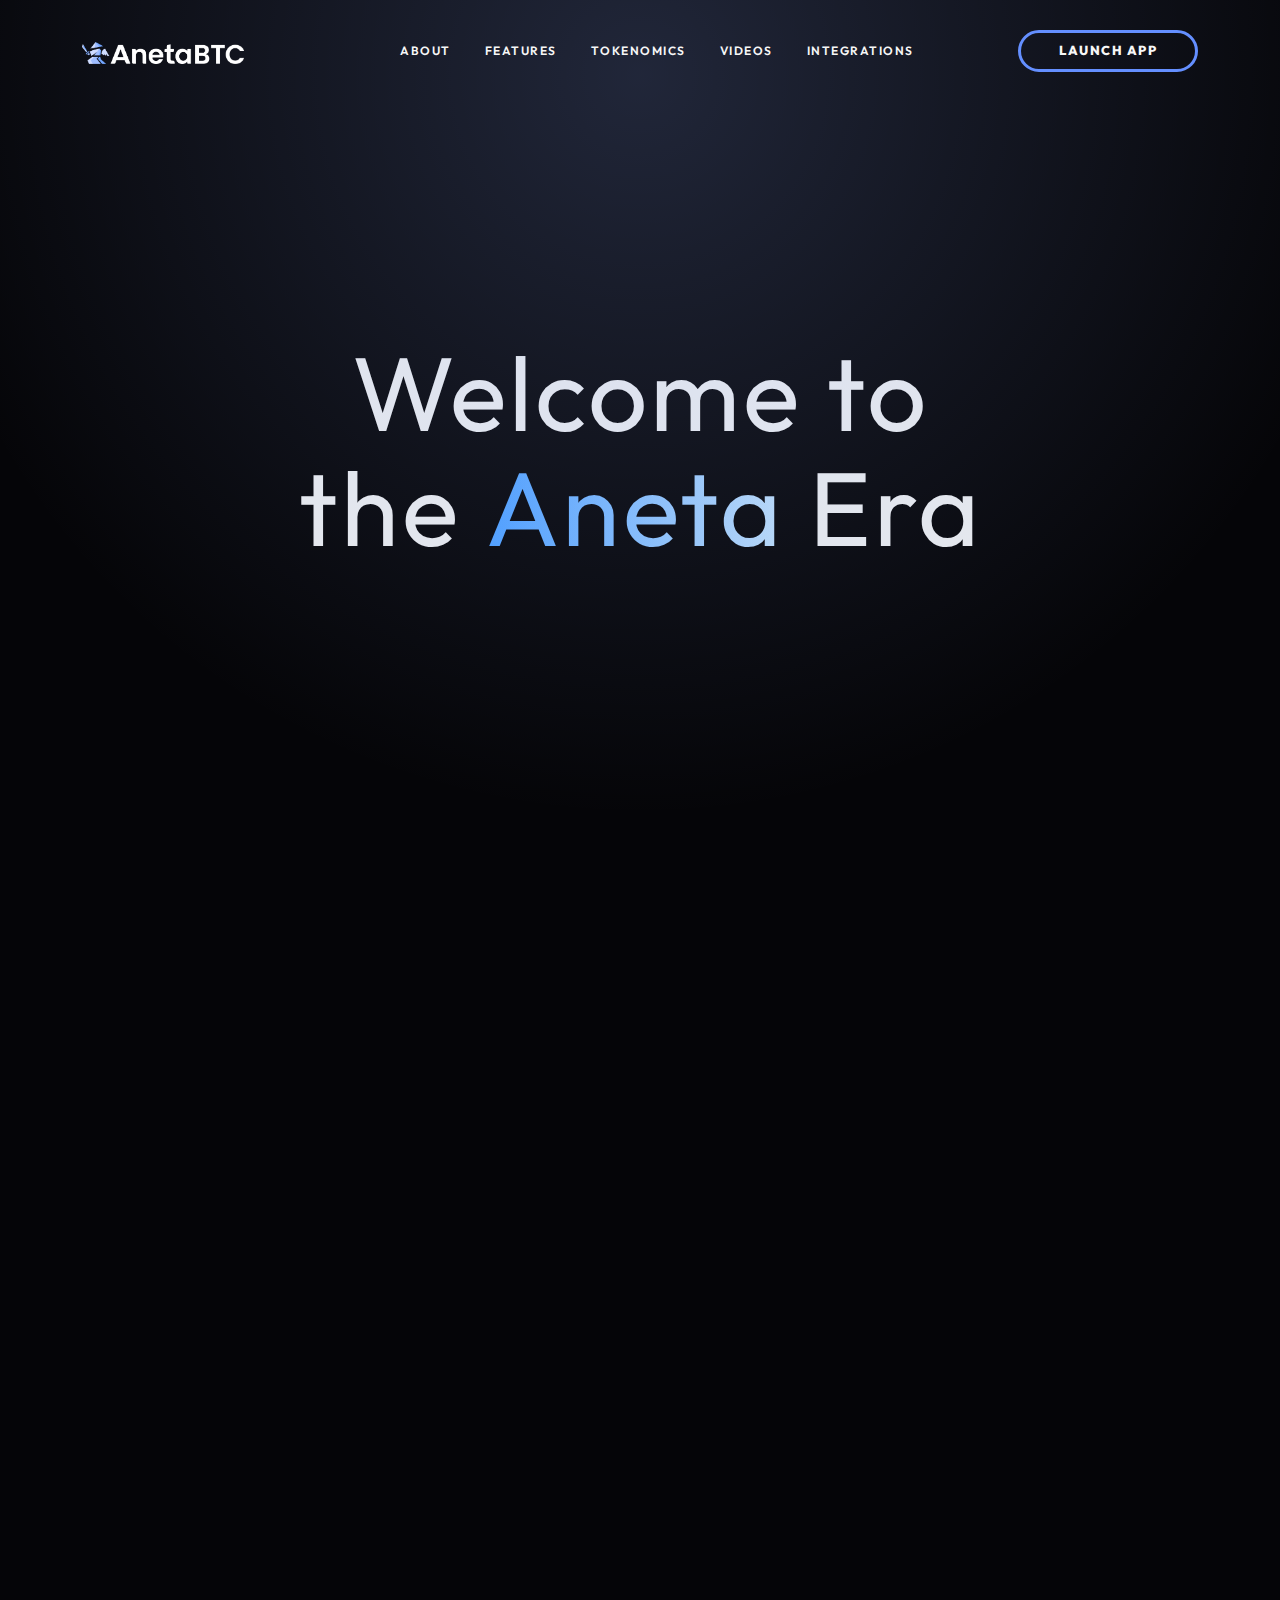
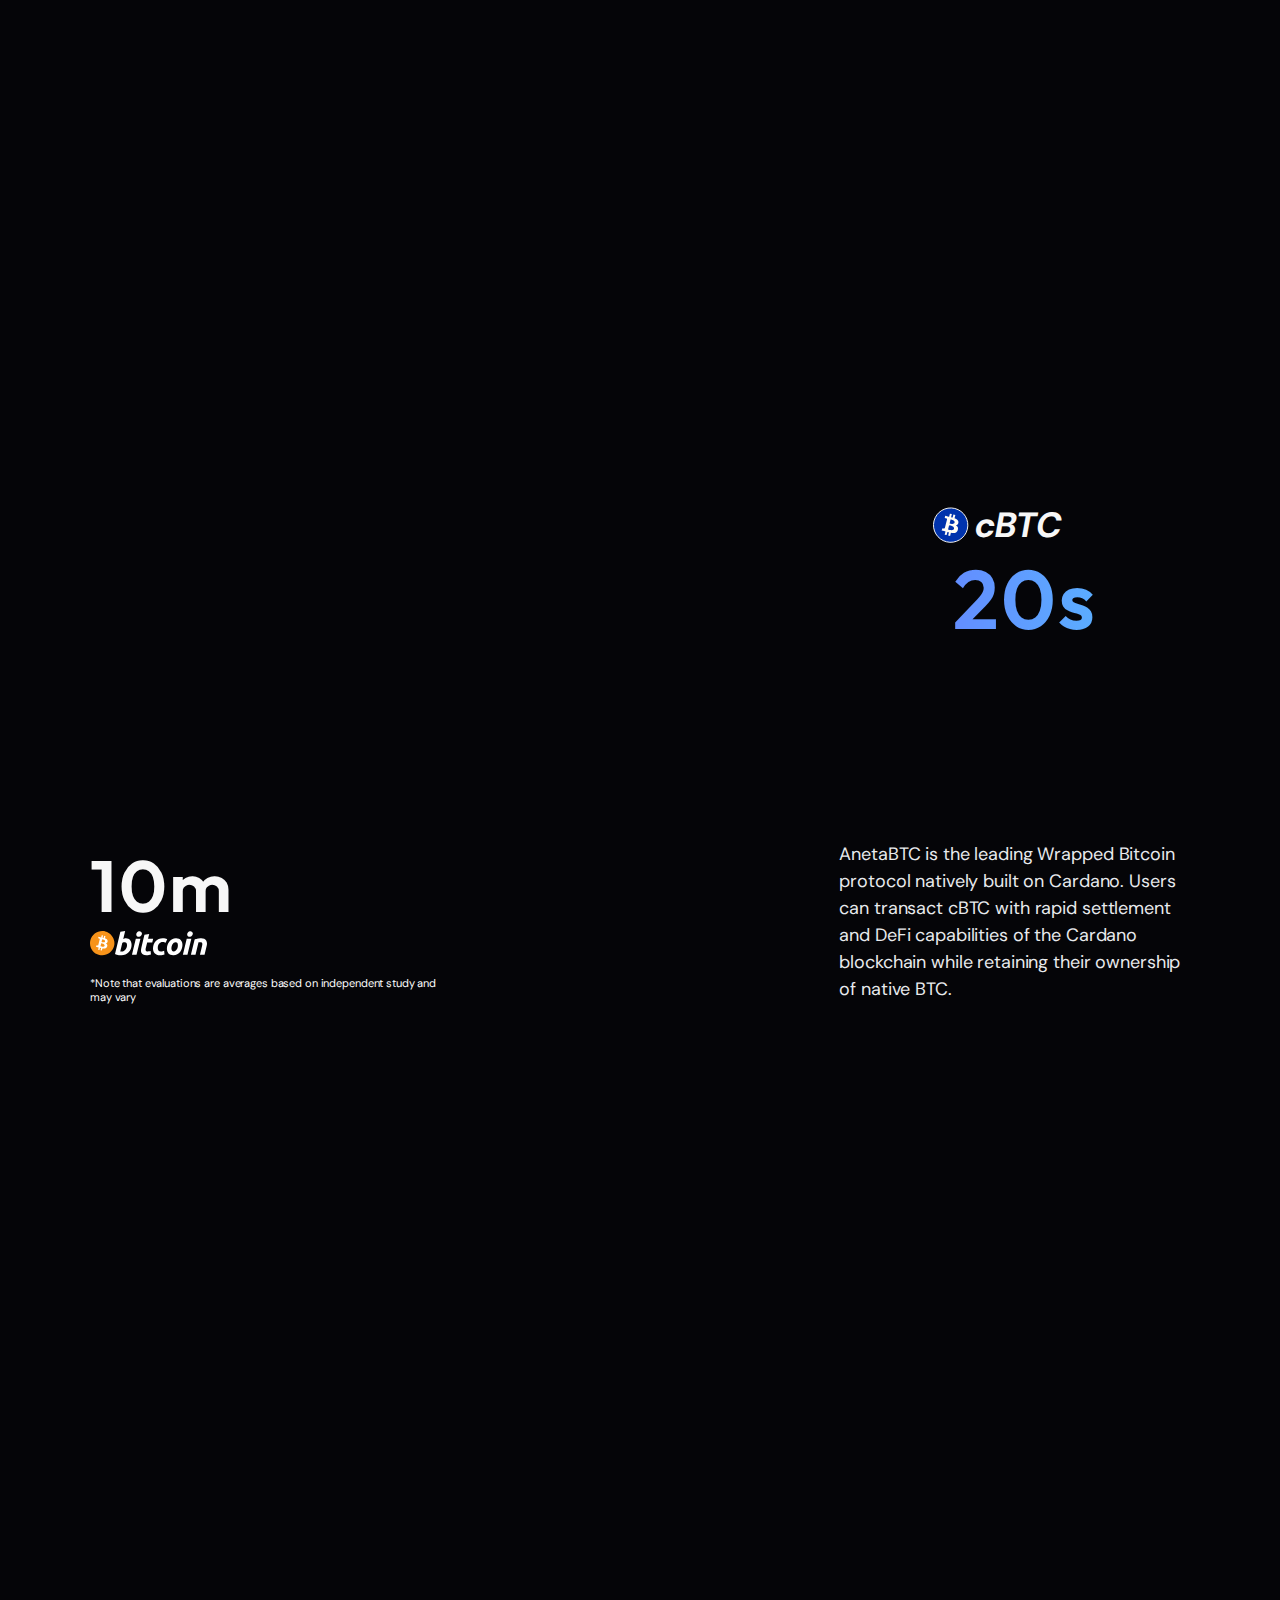
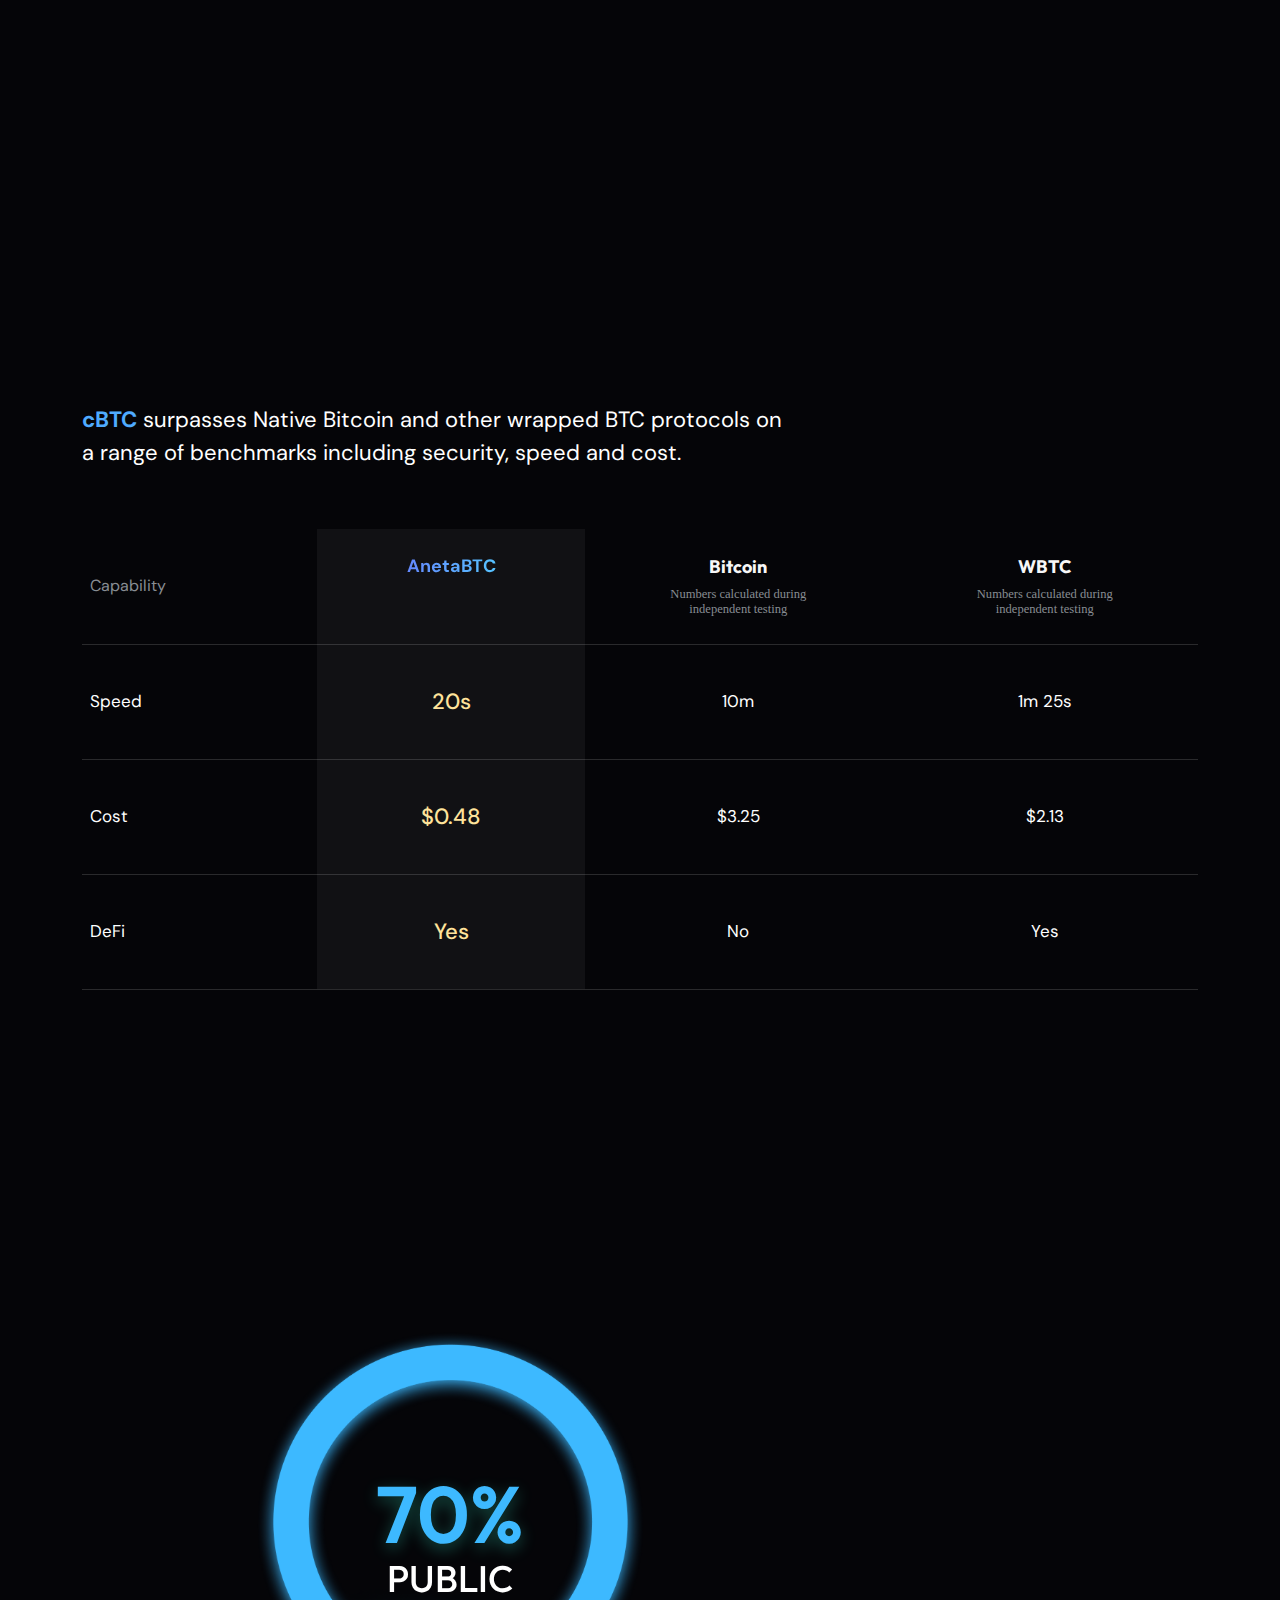
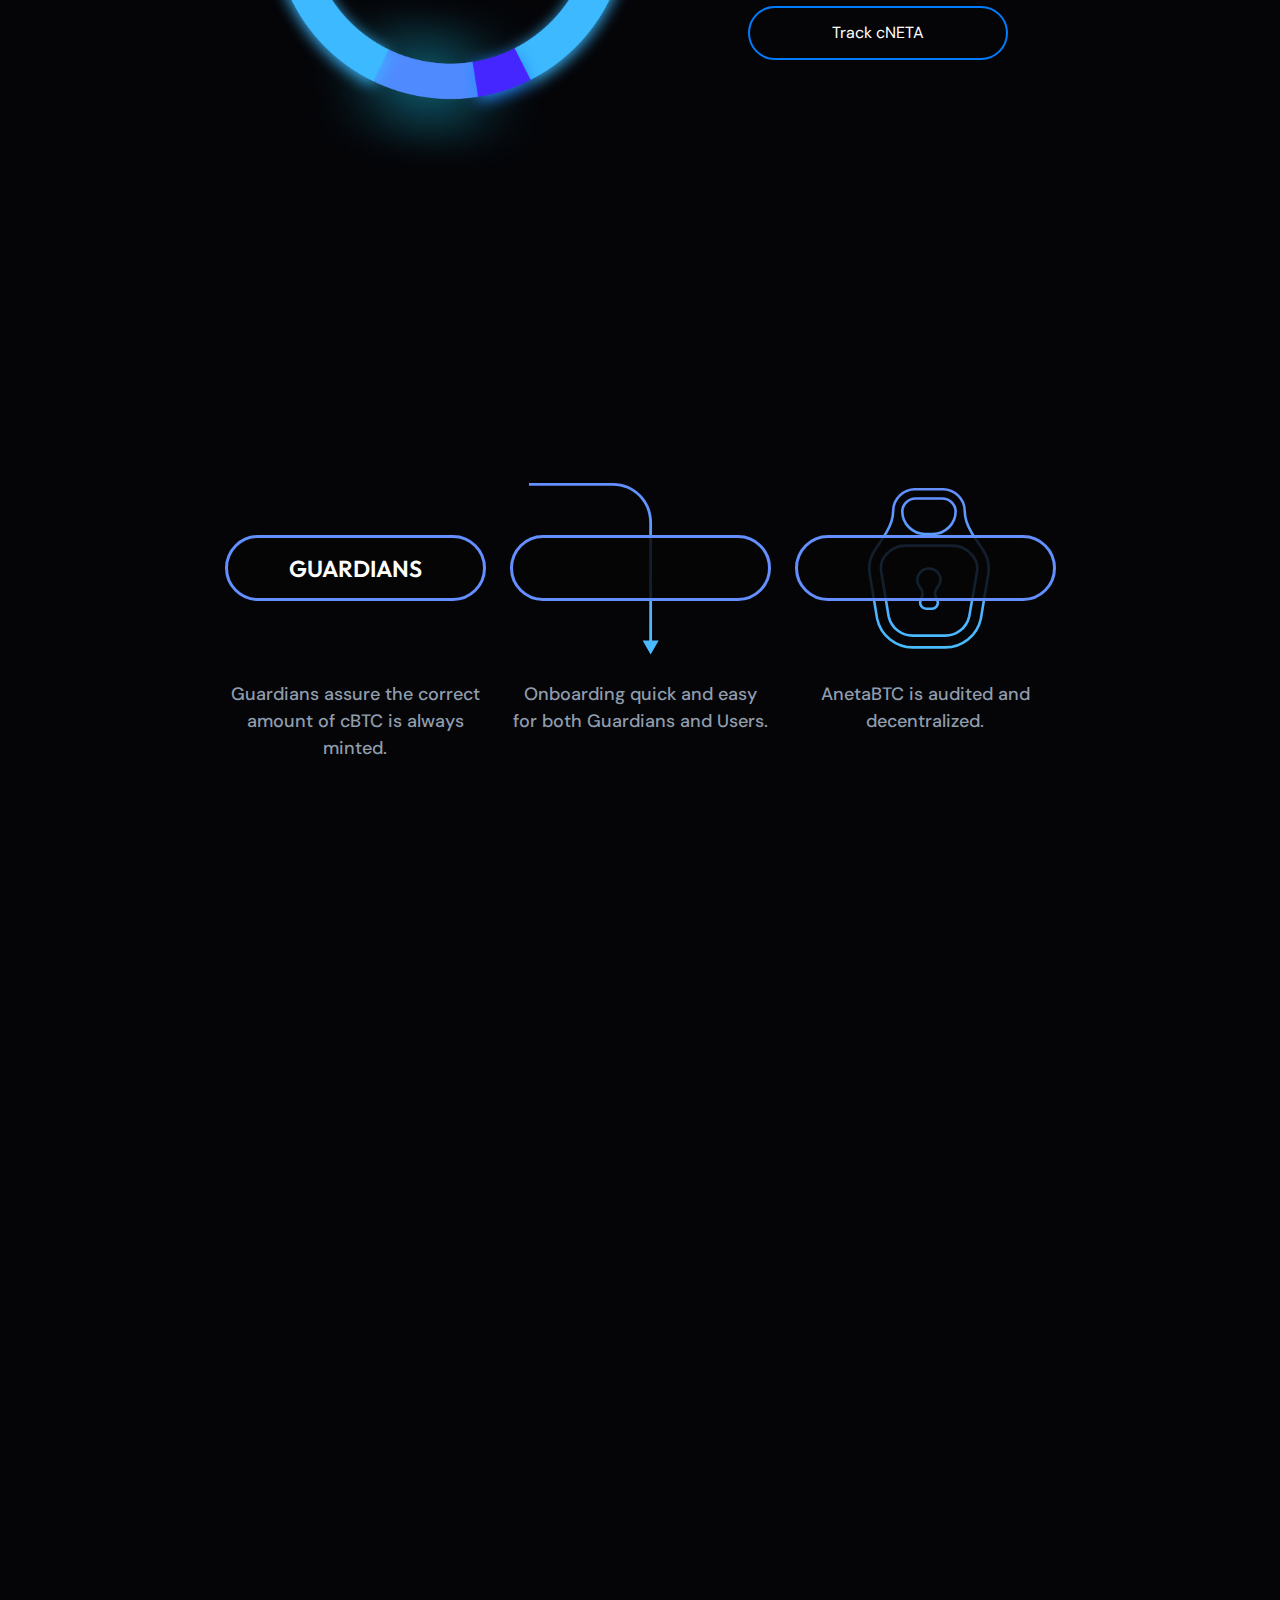
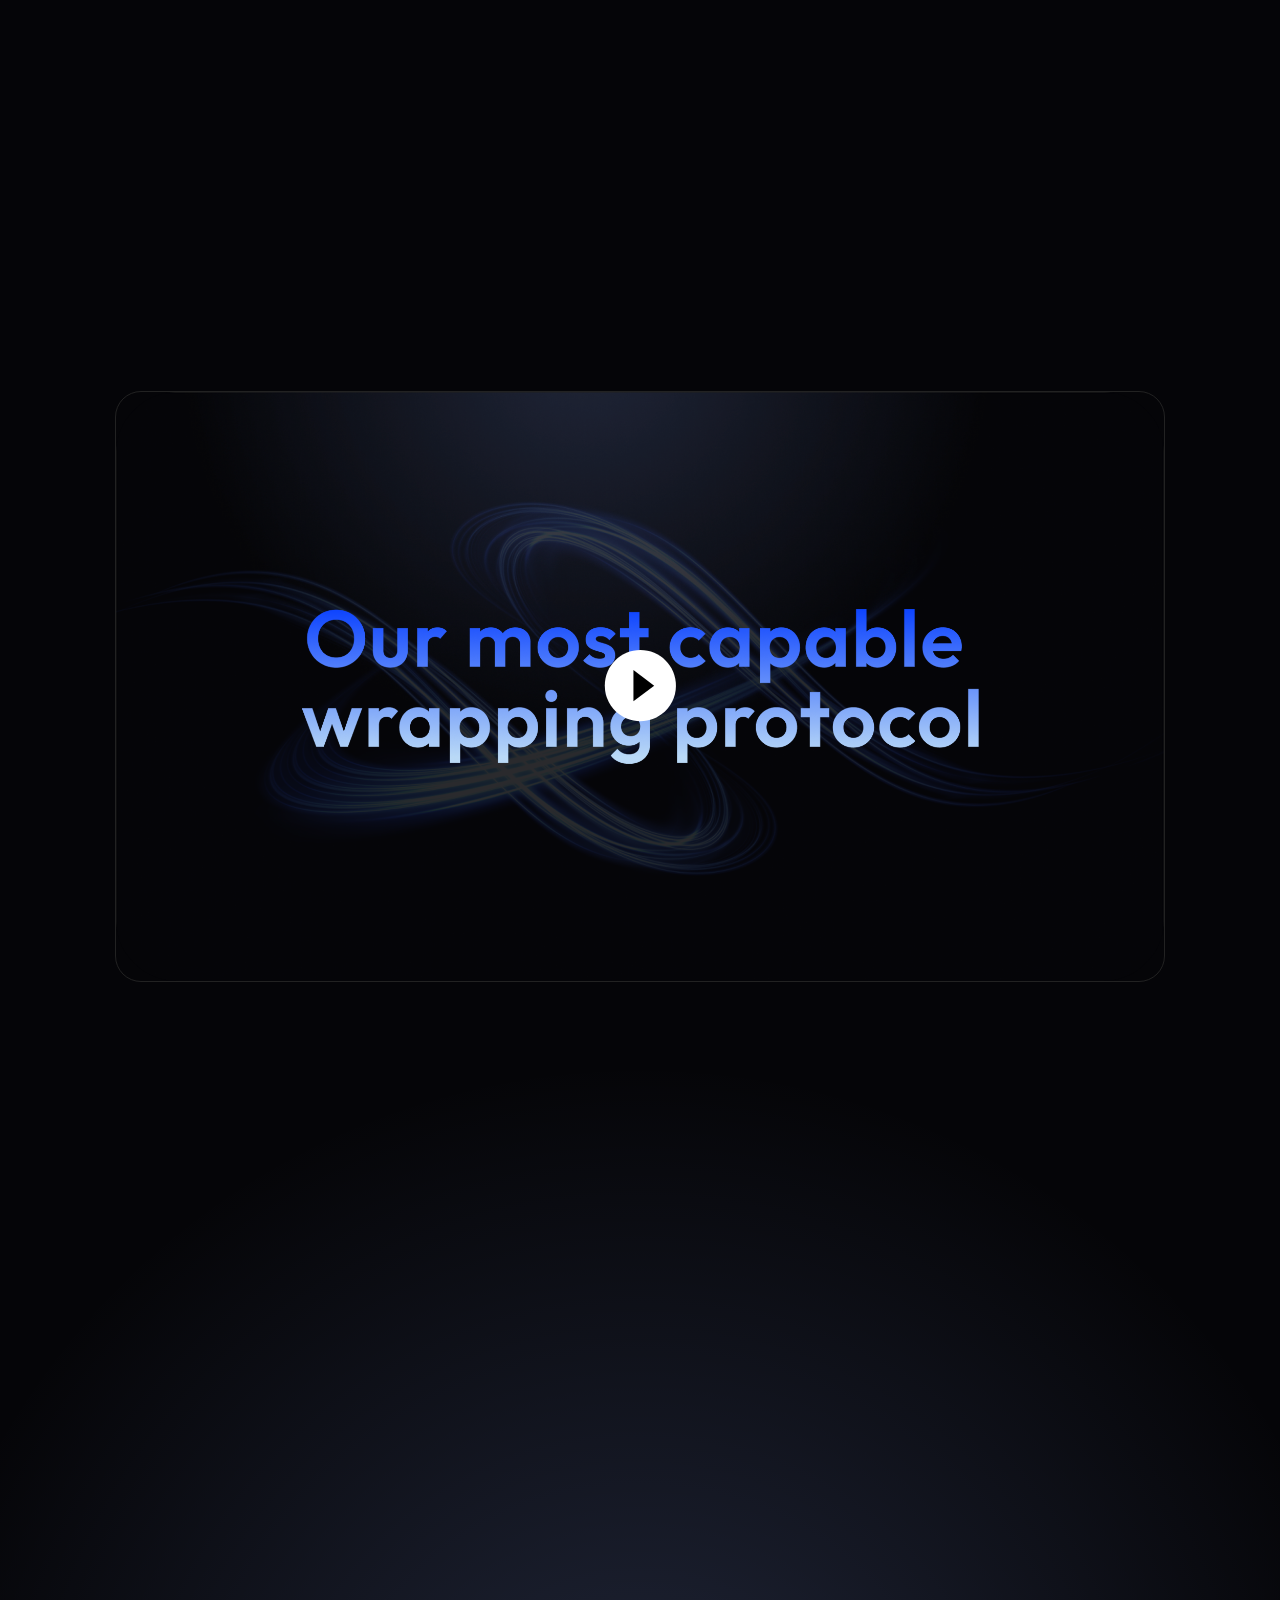
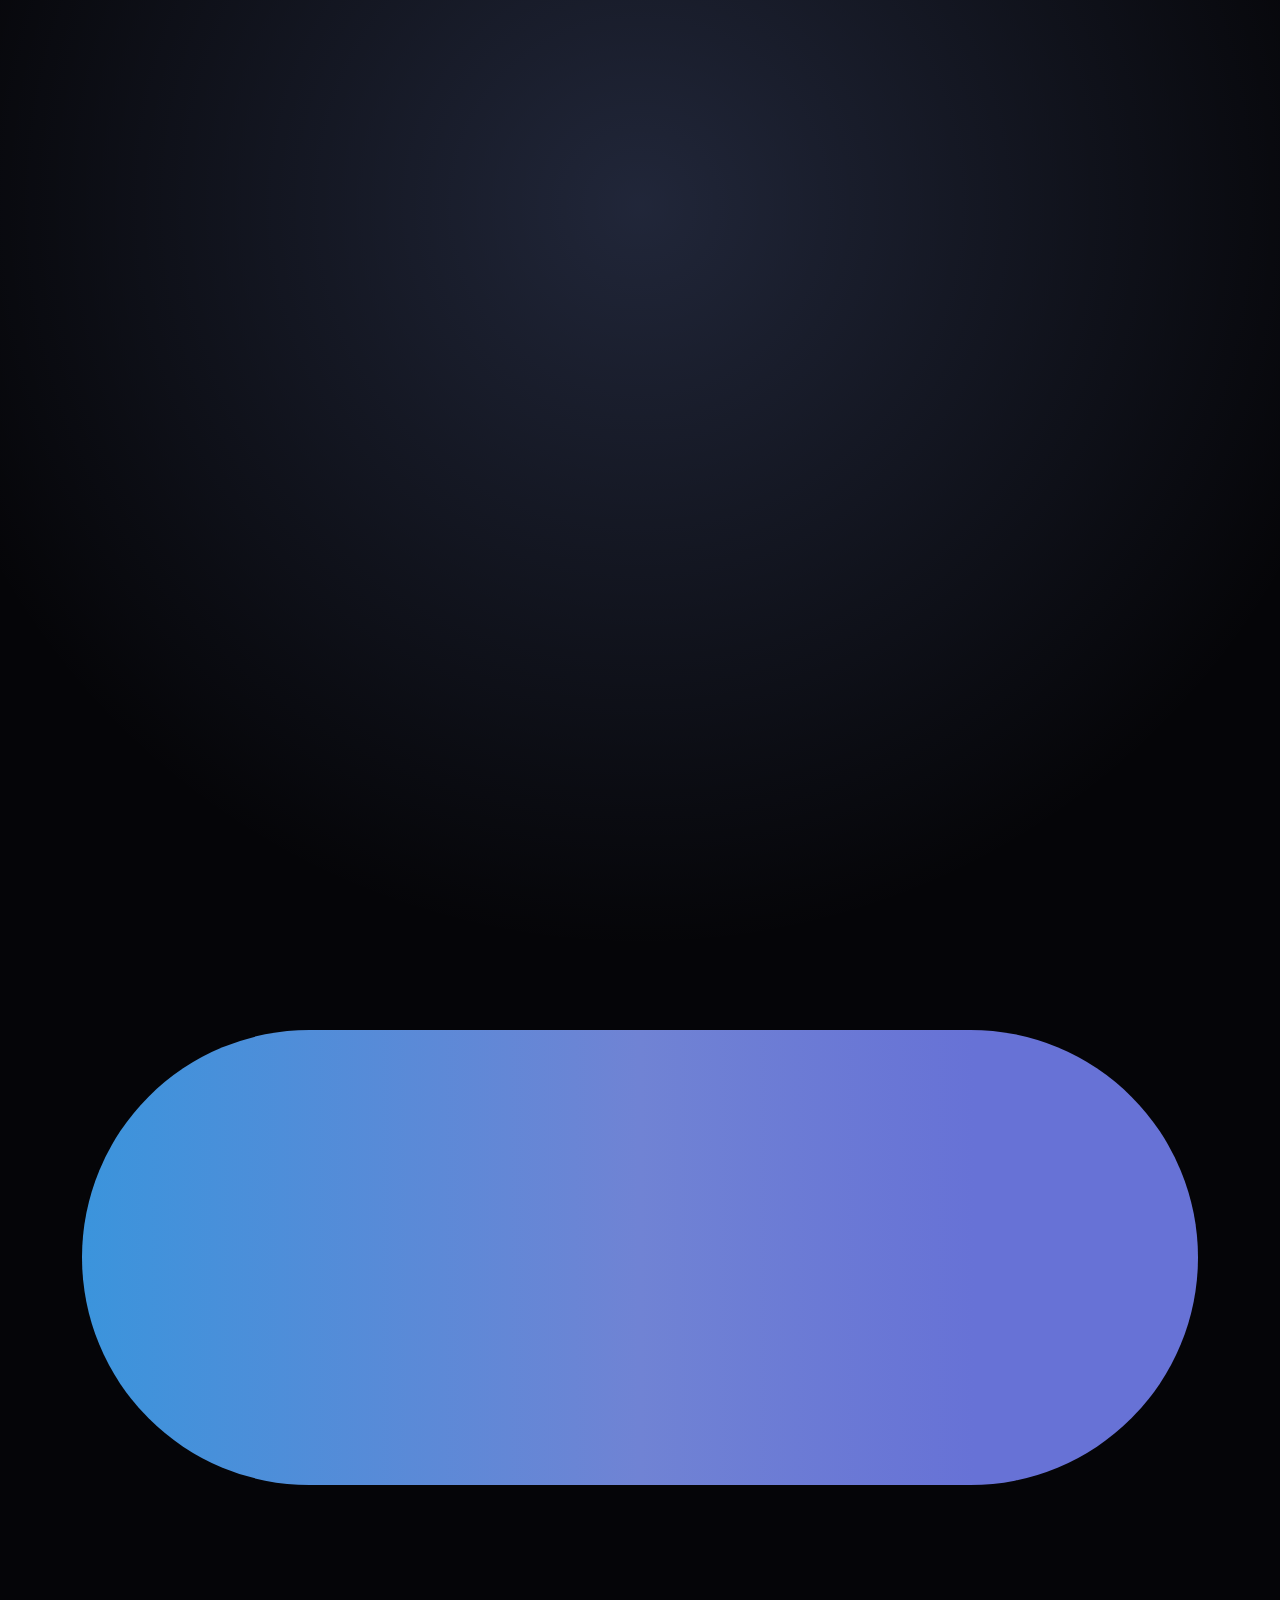
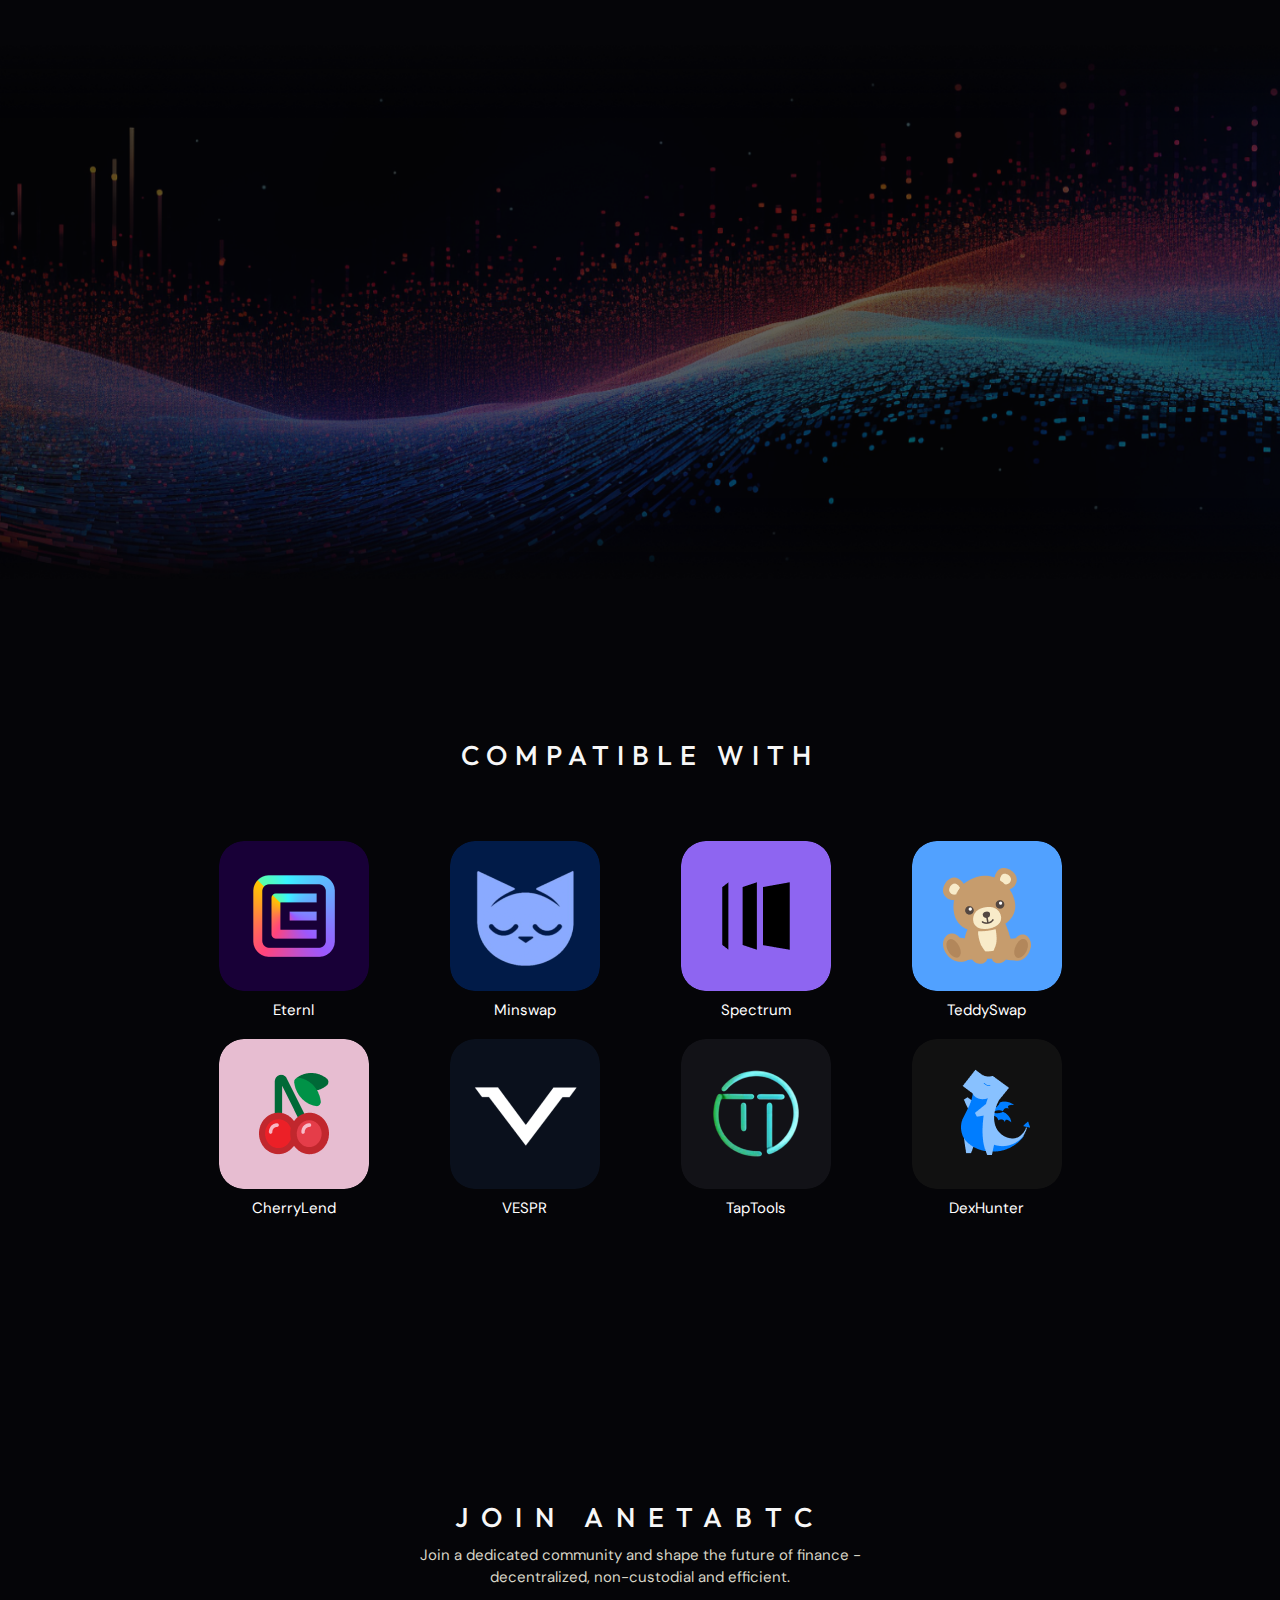
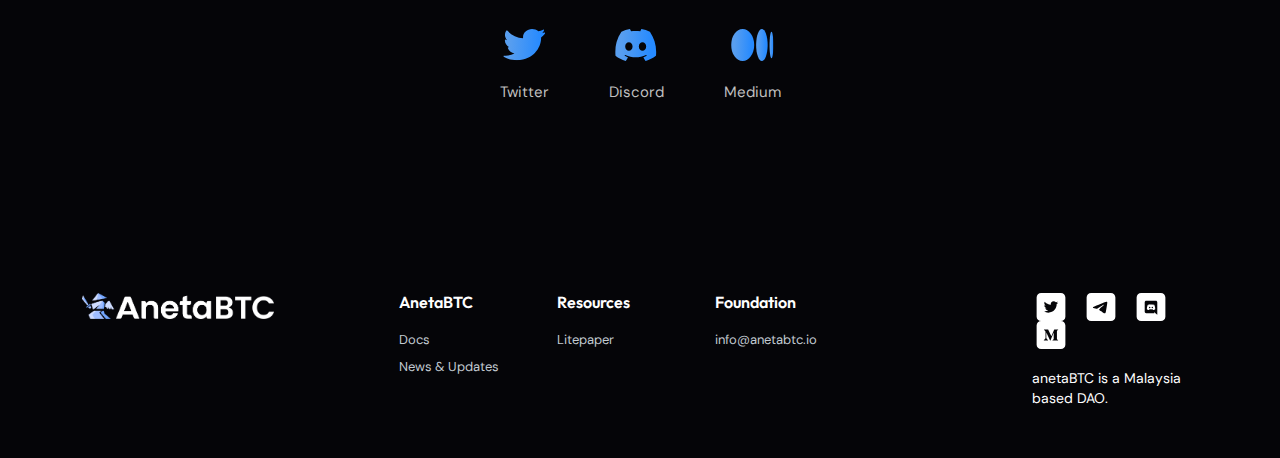
==== commit 4f626ba4: "fixed details v2" ====
--- a/index.html
+++ b/index.html
@@ -120,12 +120,21 @@
 
   <section class="stand">
     <div class="container">
-      <div class="stand-txt">
-        <h2 data-aos="fade-up" data-aos-duration="3000">
+      <div class="stand-txt" data-aos="fade-up" data-aos-duration="3000">
+        <h2>
           Aneta is built from the ground up for
           <span>Bitcoin Usability</span> — offering seamless
           and convenient Bitcoin use for all.
         </h2>
+        <a href="https://medium.com/@anetaBTC/litepaper-v2-our-most-capable-wrapping-protocol-d25be35cc1a1"
+          target="_blank" class="btn-outline mt-lg-4 mt-3" style="max-width: 230px;">
+          <span>  Litepaper V2 </span>
+          <svg xmlns="http://www.w3.org/2000/svg" width="25" height="25" viewBox="0 0 25 25" fill="none">
+            <path
+              d="M12.3438 4.09766L10.9338 5.50766L16.5138 11.0977H4.34375V13.0977H16.5138L10.9338 18.6877L12.3438 20.0977L20.3438 12.0977L12.3438 4.09766Z"
+              fill="white"></path>
+          </svg>
+        </a>
       </div><!-- /.stand-txt -->
     </div><!-- /.container -->
   </section><!-- /.stand -->
@@ -168,7 +177,7 @@
                 </svg>
                 <span>cBTC</span>
               </div><!-- /.bt-f -->
-              <h5>11s</h5>
+              <h5>20s</h5>
             </div><!-- /.bt -->
           </div><!-- /.col-lg-3 -->
         </div><!-- /.row -->
@@ -177,7 +186,7 @@
           <div class="row gy-2 justify-content-between align-items-center">
             <div class="col-lg-4">
               <div class="bt-d">
-                <h5>3m</h5>
+                <h5>10m</h5>
                 <div class="btd-f">
                   <svg xmlns="http://www.w3.org/2000/svg" width="117" height="25" viewBox="0 0 117 25" fill="none">
                     <path
@@ -316,8 +325,8 @@
         <tbody>
           <tr>
             <td class="tit text-start">Speed</td>
-            <td class="bg"> 11s </td>
-            <td> 3m </td>
+            <td class="bg"> 20s </td>
+            <td> 10m </td>
             <td> 1m 25s </td>
           </tr>
           <tr>
@@ -499,7 +508,15 @@
       <div class="sec-t" data-aos="zoom-in" data-aos-duration="2000">
         <h2> The Potential of Aneta </h2>
         <p>Learn about what Aneta can do from people around the world.</p>
-
+        <a href="https://medium.com/@anetaBTC/litepaper-v2-our-most-capable-wrapping-protocol-d25be35cc1a1"
+          target="_blank" class="btn-outline" style="max-width: 230px;">
+          <span> Litepaper V2 </span>
+          <svg xmlns="http://www.w3.org/2000/svg" width="25" height="25" viewBox="0 0 25 25" fill="none">
+            <path
+              d="M12.3438 4.09766L10.9338 5.50766L16.5138 11.0977H4.34375V13.0977H16.5138L10.9338 18.6877L12.3438 20.0977L20.3438 12.0977L12.3438 4.09766Z"
+              fill="white"></path>
+          </svg>
+        </a>
       </div><!-- /.sec-t -->
 
       <div class="row gx-lg-5 gx-4 justify-content-evenly">
@@ -596,7 +613,7 @@
           <div class="col-lg-3 col-md-4">
             <div class="client-single">
               <img src="assets/img/clients/eternl.png" class="client-img" alt="">
-              <p> Eternl  </p>
+              <p> Eternl </p>
             </div><!-- /.client-single -->
           </div><!-- /.col-lg-3 -->
 
@@ -623,7 +640,7 @@
 
           <div class="col-lg-3 col-md-4">
             <div class="client-single">
-              <img src="assets/img/clients/cherry.png" class="client-img" alt="">
+              <img src="assets/img/clients/cheryy-1.png" class="client-img" alt="">
               <p> CherryLend </p>
             </div><!-- /.client-single -->
           </div><!-- /.col-lg-3 -->
@@ -638,7 +655,7 @@
           <div class="col-lg-3 col-md-4">
             <div class="client-single">
               <img src="assets/img/clients/taptools.png" class="client-img" alt="">
-              <p> TapTools  </p>
+              <p> TapTools </p>
             </div><!-- /.client-single -->
           </div><!-- /.col-lg-3 -->
 
@@ -722,7 +739,8 @@
 
 
                   <li>
-                    <a href="https://medium.com/@anetaBTC/anetabtc-litepaper-v1-0-171f29b3276a" target="_blank">
+                    <a href="https://medium.com/@anetaBTC/litepaper-v2-our-most-capable-wrapping-protocol-d25be35cc1a1"
+                      target="_blank">
                       Litepaper
                     </a>
                   </li>
--- a/assets/css/main.css
+++ b/assets/css/main.css
@@ -1,4 +1,5 @@
-@import url("https://fonts.googleapis.com/css2?family=DM+Sans:ital,opsz,wght@0,9..40,300;0,9..40,400;0,9..40,500;0,9..40,600;0,9..40,700;1,9..40,300;1,9..40,400;1,9..40,500;1,9..40,600;1,9..40,700&family=Outfit:wght@400;500;600;700;800&display=swap"); /*--------------------------------------------------------------
+@import url("https://fonts.googleapis.com/css2?family=DM+Sans:ital,opsz,wght@0,9..40,300;0,9..40,400;0,9..40,500;0,9..40,600;0,9..40,700;1,9..40,300;1,9..40,400;1,9..40,500;1,9..40,600;1,9..40,700&family=Outfit:wght@400;500;600;700;800&display=swap");
+/*--------------------------------------------------------------
 # base
 --------------------------------------------------------------*/
 ::-moz-selection {
@@ -1120,12 +1121,12 @@
 }
 .row-wrapper .graph-line {
   position: absolute;
-  top: 50%;
-  left: 44%;
+  top: 49%;
+  left: 46%;
   -webkit-transform: translate(-50%, -50%);
           transform: translate(-50%, -50%);
   width: 100%;
-  max-width: 710px;
+  max-width: 705px;
   stroke-dasharray: 1000;
   stroke-dashoffset: 1000;
   -webkit-animation: draw 3s ease forwards;
@@ -2612,4 +2613,5 @@
   .legal-text p {
     margin-top: 15px;
   }
-}+}
+/*# sourceMappingURL=main.css.map */